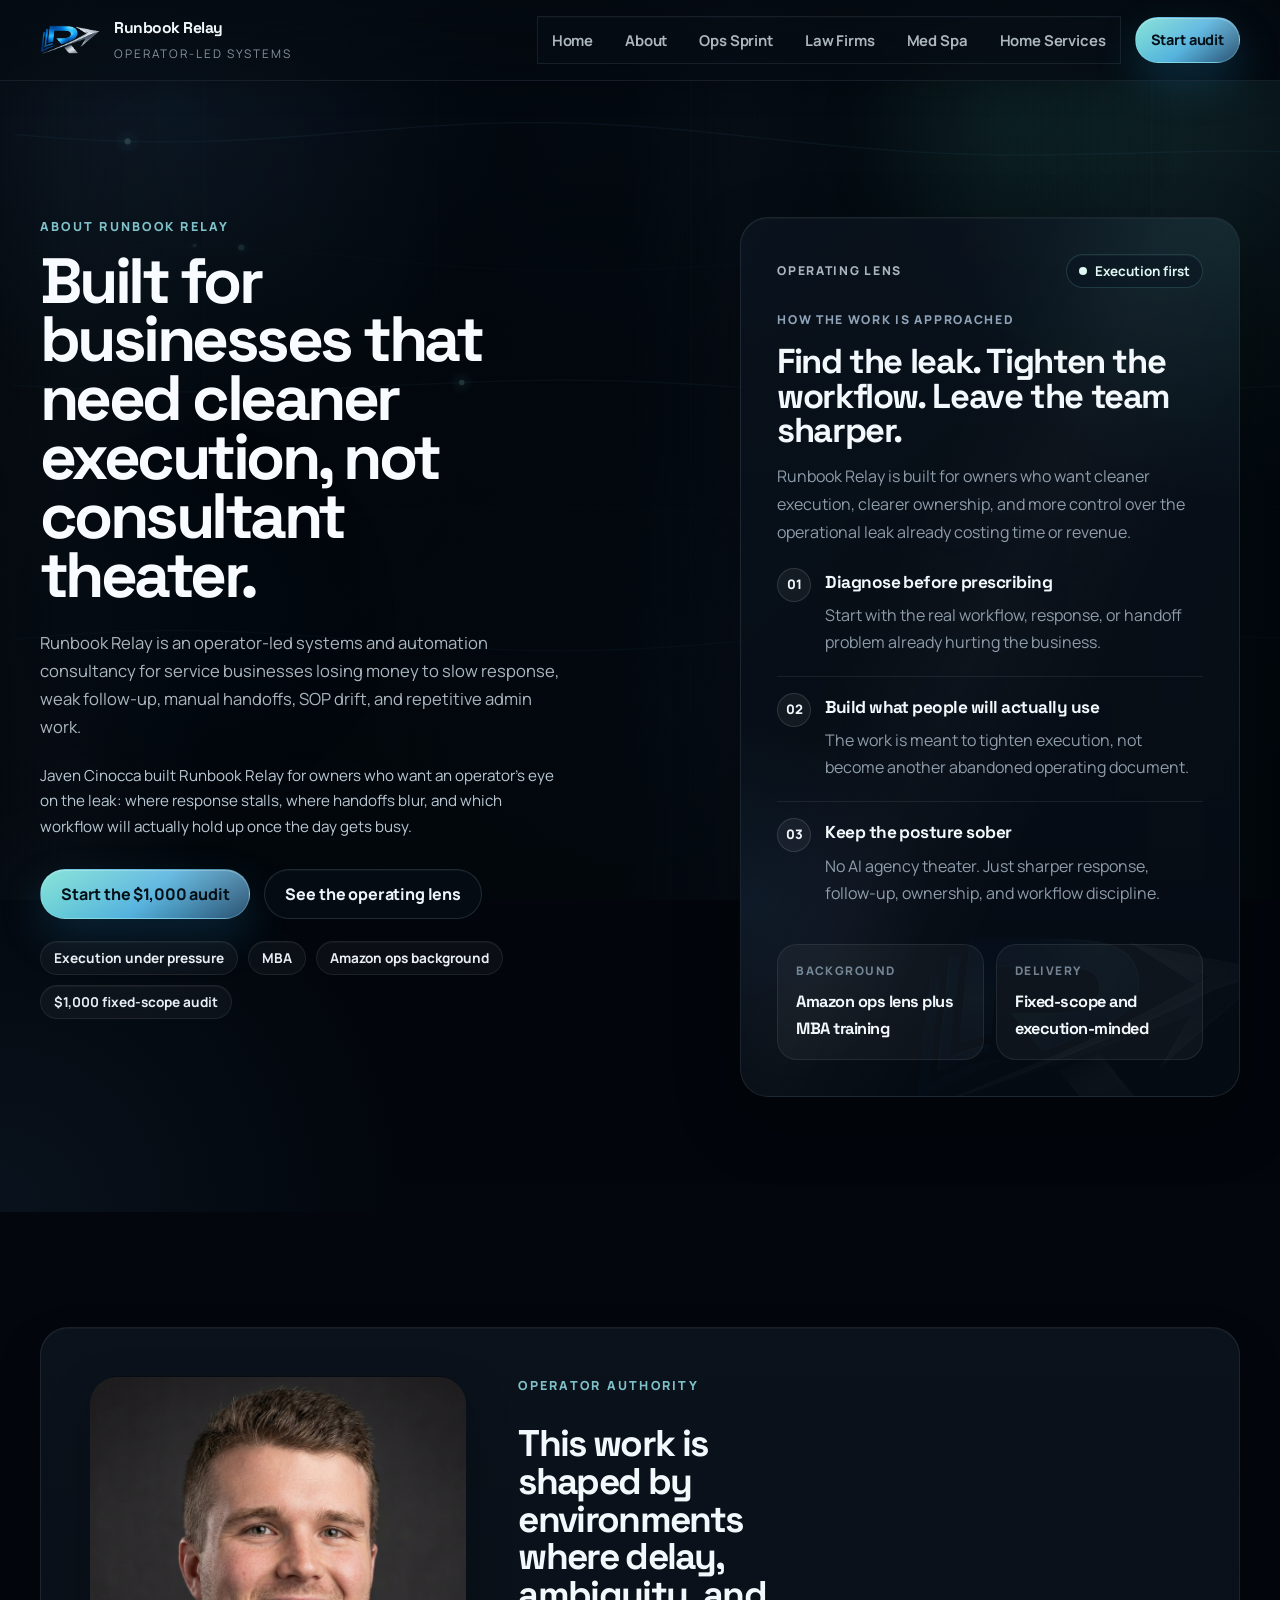
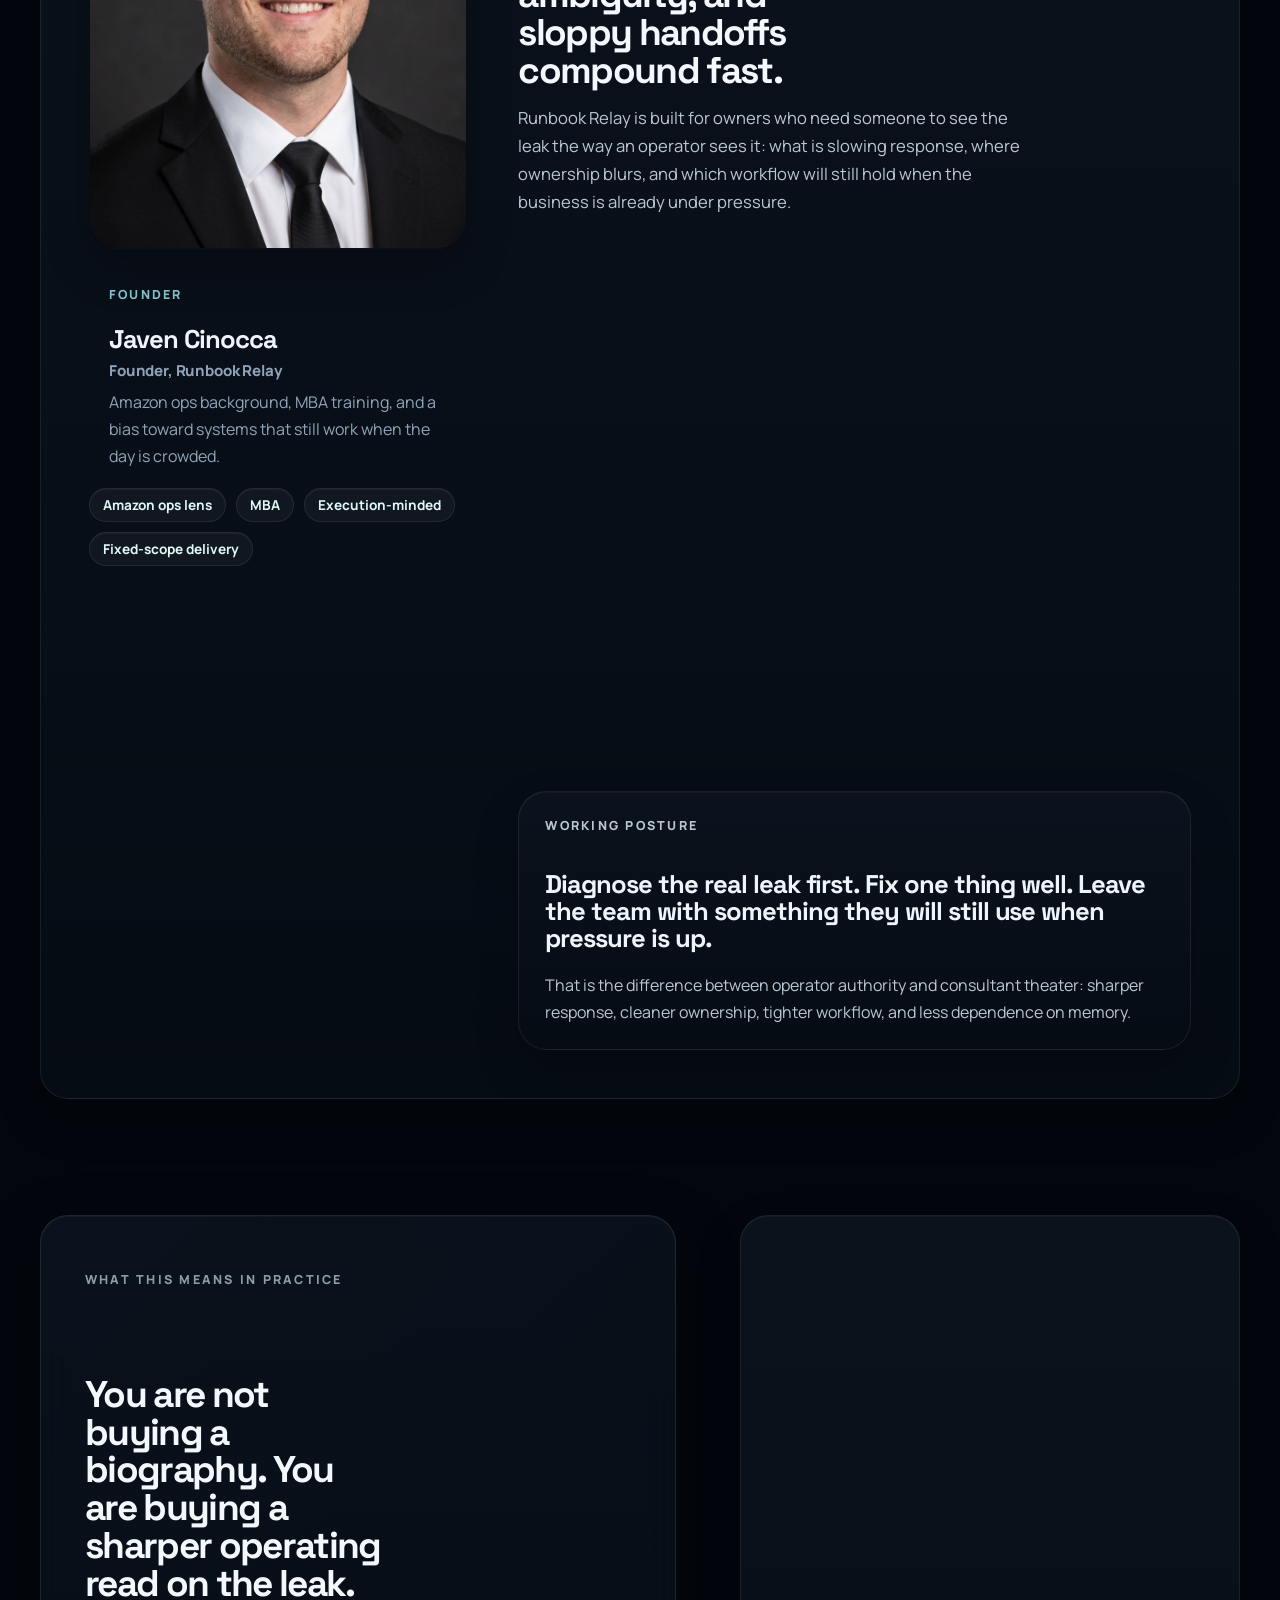
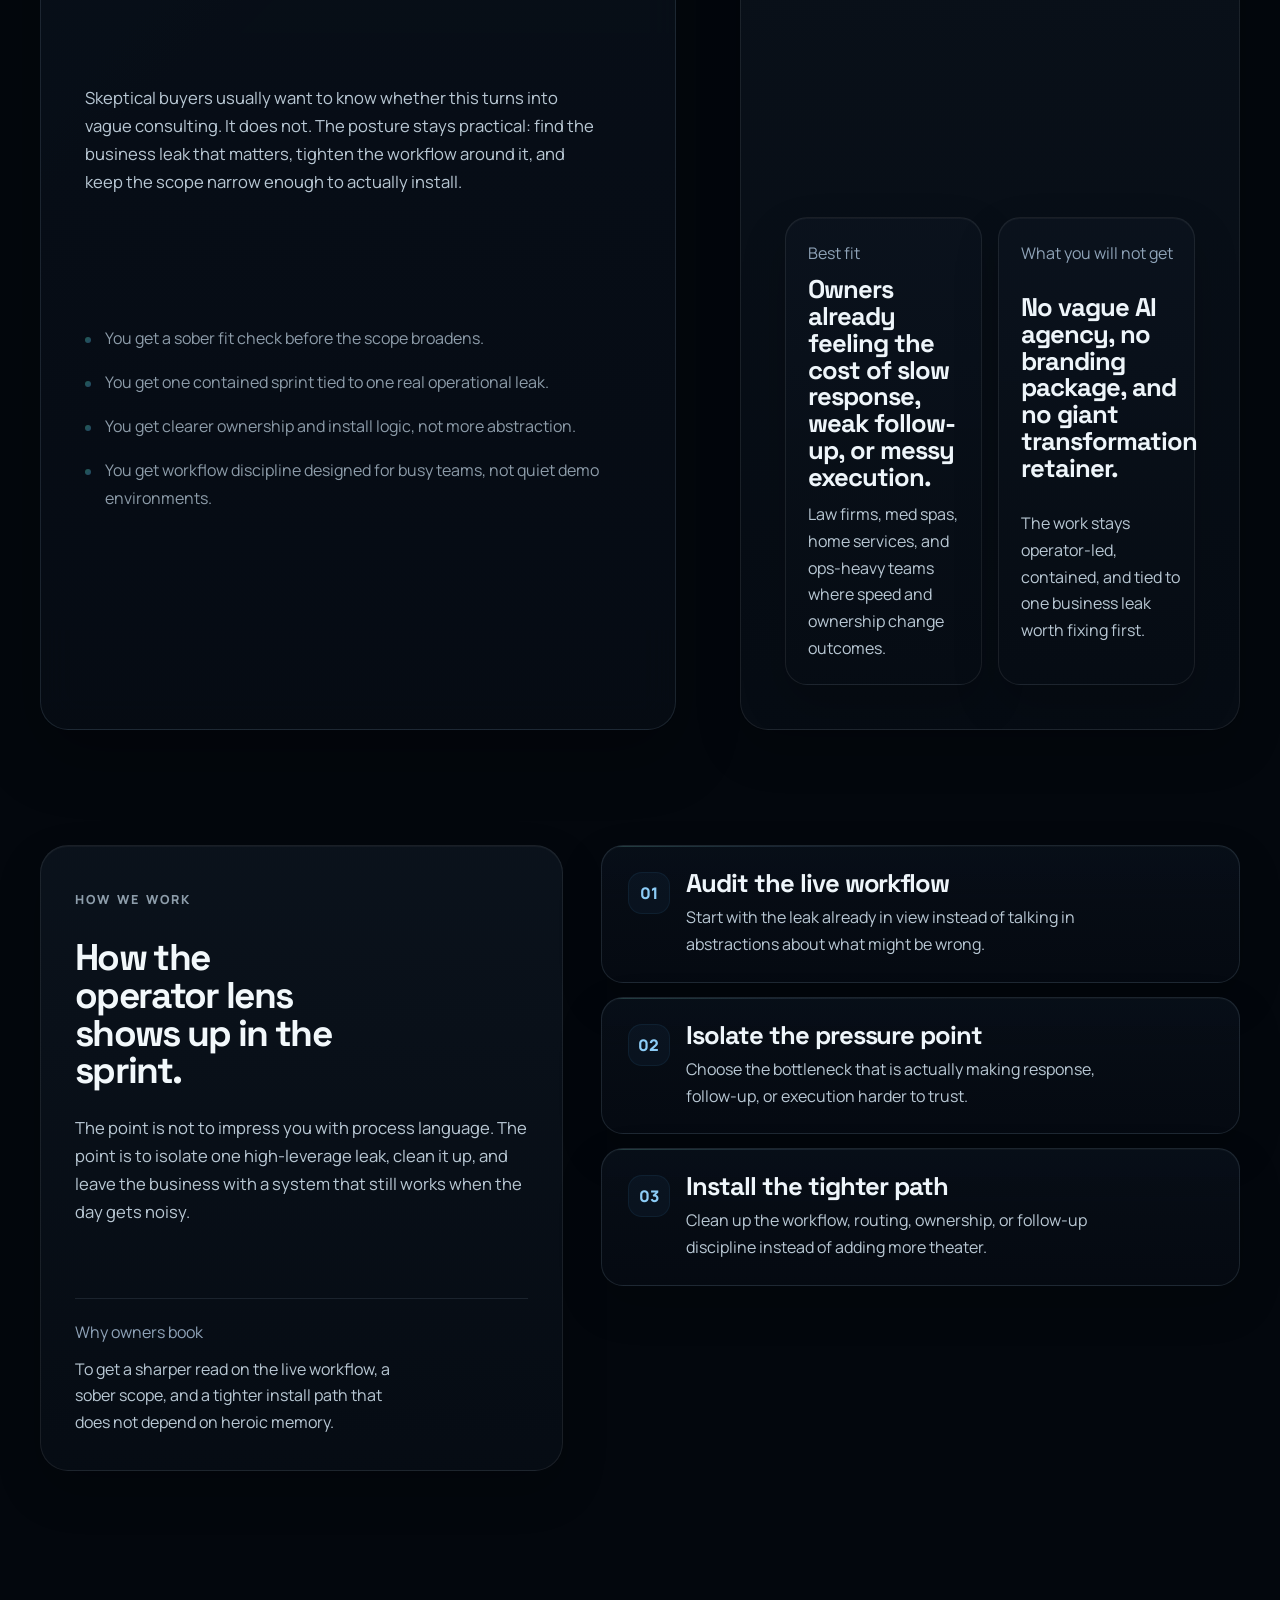
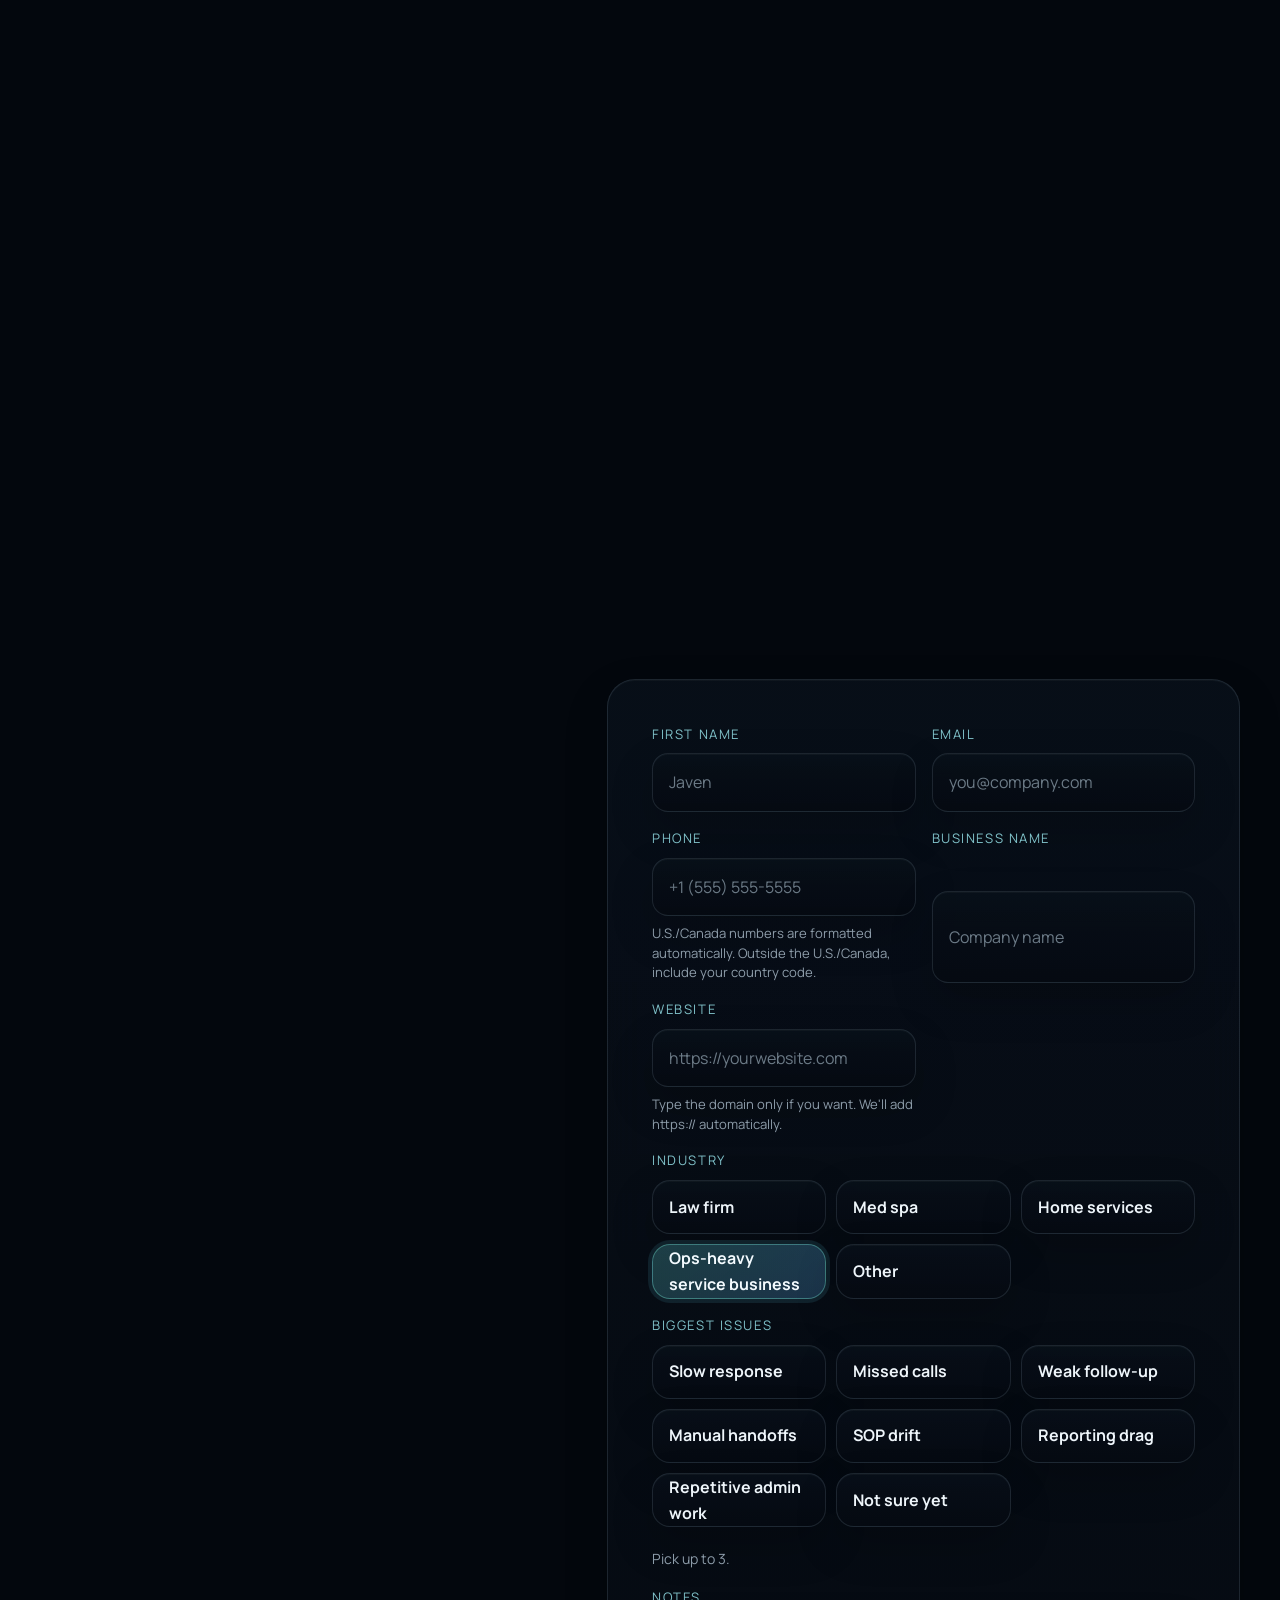
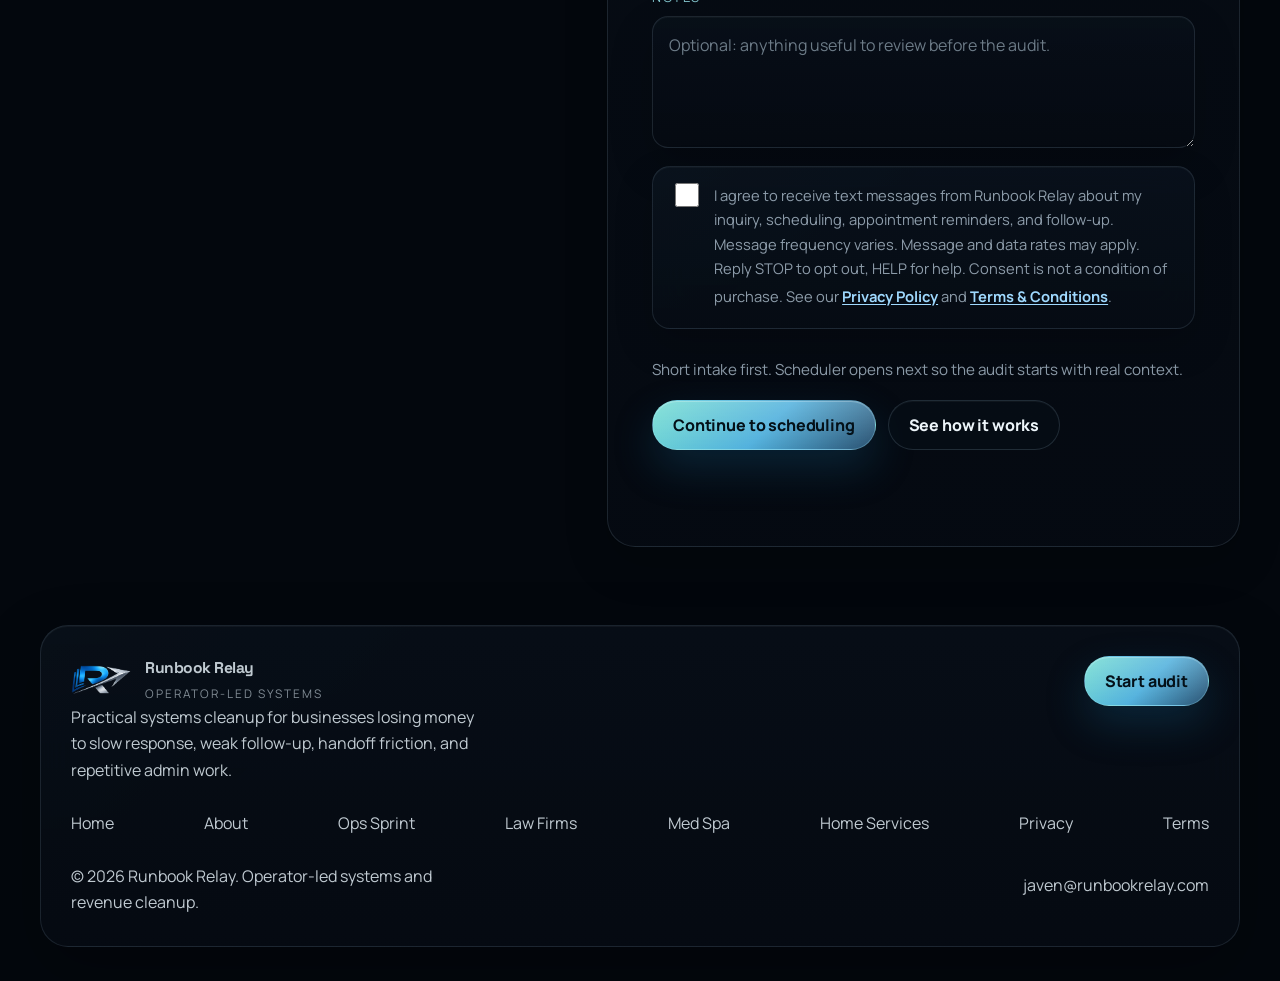
==== about/index.html @ cf3c9f7b "Refine about page authority contrast" ====
<!doctype html>
<html lang="en">
  <head>
    <meta charset="UTF-8" />
    <meta name="viewport" content="width=device-width, initial-scale=1.0" />
    <title>About Runbook Relay | Operator-Led Systems Cleanup</title>
    <meta
      name="description"
      content="Learn how Runbook Relay works: operator-led systems cleanup for service businesses losing money to slow response, weak follow-up, and manual workflow drag."
    />
    <meta name="theme-color" content="#071019" />
    <meta property="og:title" content="About Runbook Relay | Operator-Led Systems Cleanup" />
    <meta
      property="og:description"
      content="Operator-minded, fixed-scope systems work for businesses that need cleaner execution, not generic AI agency language."
    />
    <meta property="og:type" content="website" />
    <meta property="og:url" content="https://runbookrelay.com/about/" />
    <meta name="twitter:card" content="summary_large_image" />
    <meta name="twitter:title" content="About Runbook Relay | Operator-Led Systems Cleanup" />
    <meta
      name="twitter:description"
      content="Runbook Relay helps service businesses tighten response speed, follow-up, and execution with practical operator-led systems work."
    />
    <link rel="icon" type="image/png" sizes="16x16" href="/favicon-16x16.png?v=20260411b" />
    <link rel="icon" type="image/png" sizes="32x32" href="/favicon-32x32.png?v=20260411b" />
    <link rel="shortcut icon" href="/favicon-32x32.png?v=20260411b" />
    <link rel="apple-touch-icon" sizes="180x180" href="/apple-touch-icon.png?v=20260411b" />
    <link rel="preload" href="../assets/fonts/manrope-latin.woff2?v=20260409i" as="font" type="font/woff2" crossorigin />
    <link rel="preload" href="../assets/fonts/space-grotesk-latin.woff2?v=20260409i" as="font" type="font/woff2" crossorigin />
    <link rel="canonical" href="https://runbookrelay.com/about/" />
    <link rel="stylesheet" href="../assets/styles.css?v=20260411q" />
    <script>
      window.RUNBOOK_RELAY_CONFIG = {
        siteUrl: "https://runbookrelay.com",
        businessName: "Runbook Relay",
        calendlyUrl: "https://calendly.com/javencin/20minopsaudit",
        thankYouPath: "/thank-you/",
        leadStorageKey: "rr_audit_lead",
        leadCaptureWebhook: "https://hooks.zapier.com/hooks/catch/27178698/u7gpaa4/",
        analytics: {
          ga4MeasurementId: "G-ZFQPBPZYZ7",
          posthogApiKey: "phc_rrYJ2yyNMwe4WhzRrTYmtsVxXaX8k3vsYy4yq6fLLn9N",
          posthogApiHost: "https://us.i.posthog.com",
          clarityProjectId: "w8wxphs466",
          debug: false
        }
      };
    </script>
    <script src="../assets/analytics.js?v=20260409i" defer></script>
    <script src="../assets/app.js?v=20260411e" defer></script>
  </head>
  <body class="route-about">
    <header class="site-header" data-site-header>
      <div class="shell site-header-inner">
        <a class="brand" href="../" aria-label="Runbook Relay home">
          <span class="brand-mark" aria-hidden="true"></span>
          <span class="brand-copy">
            <strong>Runbook Relay</strong>
            <span>Operator-led systems</span>
          </span>
        </a>
        <div class="nav-shell">
          <button class="nav-toggle" type="button" aria-expanded="false" aria-label="Toggle navigation" data-nav-toggle>
            <span></span>
          </button>
          <nav class="site-nav" aria-label="Primary" data-nav-menu>
            <div class="nav-links">
              <a href="../" data-route="/">Home</a>
              <a href="../about/" data-route="/about">About</a>
              <a href="../ops/" data-route="/ops">Ops Sprint</a>
              <a href="../law-firms/" data-route="/law-firms">Law Firms</a>
              <a href="../med-spa/" data-route="/med-spa">Med Spa</a>
              <a href="../home-services/" data-route="/home-services">Home Services</a>
            </div>
            <div class="header-actions">
              <a class="button button-small button-primary" href="#audit-form" data-track="cta" data-track-label="about_nav_book_audit">Start audit</a>
            </div>
          </nav>
        </div>
      </div>
    </header>

    <main>
      <section class="page-hero">
        <div class="shell page-hero-grid">
          <div class="page-hero-copy" data-reveal>
            <p class="eyebrow">About Runbook Relay</p>
            <h1 class="page-hero-title">Built for businesses that need cleaner execution, not consultant theater.</h1>
            <p class="page-hero-lead">
              Runbook Relay is an operator-led systems and automation consultancy for
              service businesses losing money to slow response, weak follow-up, manual
              handoffs, SOP drift, and repetitive admin work.
            </p>
            <p class="subroute-note">
              Javen Cinocca built Runbook Relay for owners who want an operator's eye on the leak:
              where response stalls, where handoffs blur, and which workflow will actually hold up
              once the day gets busy.
            </p>
            <div class="hero-actions">
              <a class="button button-primary" href="#audit-form" data-track="cta" data-track-label="about_hero_book_audit">Start the $1,000 audit</a>
              <a class="button button-secondary" href="#founder" data-track="jump" data-track-label="about_hero_founder">See the operating lens</a>
            </div>
            <div class="trust-line">
              <span class="trust-chip">Execution under pressure</span>
              <span class="trust-chip">MBA</span>
              <span class="trust-chip">Amazon ops background</span>
              <span class="trust-chip">$1,000 fixed-scope audit</span>
            </div>
          </div>

          <aside class="page-hero-visual" data-reveal>
            <div class="systems-board">
              <div class="systems-top">
                <span class="visual-label">Operating lens</span>
                <span class="systems-status">Execution first</span>
              </div>
              <div class="systems-summary">
                <span class="systems-caption">How the work is approached</span>
                <h2>Find the leak. Tighten the workflow. Leave the team sharper.</h2>
                <p>
                  Runbook Relay is built for owners who want cleaner execution, clearer ownership,
                  and more control over the operational leak already costing time or revenue.
                </p>
              </div>
              <div class="systems-rail">
                <article class="systems-rail-item">
                  <span class="rail-index">01</span>
                  <div>
                    <strong>Diagnose before prescribing</strong>
                    <p>Start with the real workflow, response, or handoff problem already hurting the business.</p>
                  </div>
                </article>
                <article class="systems-rail-item">
                  <span class="rail-index">02</span>
                  <div>
                    <strong>Build what people will actually use</strong>
                    <p>The work is meant to tighten execution, not become another abandoned operating document.</p>
                  </div>
                </article>
                <article class="systems-rail-item">
                  <span class="rail-index">03</span>
                  <div>
                    <strong>Keep the posture sober</strong>
                    <p>No AI agency theater. Just sharper response, follow-up, ownership, and workflow discipline.</p>
                  </div>
                </article>
              </div>
              <div class="systems-footer">
                <article class="systems-kpi">
                  <span>Background</span>
                  <strong>Amazon ops lens plus MBA training</strong>
                </article>
                <article class="systems-kpi">
                  <span>Delivery</span>
                  <strong>Fixed-scope and execution-minded</strong>
                </article>
              </div>
            </div>
          </aside>
        </div>
      </section>

      <section class="section anchor-offset" id="founder">
        <div class="shell">
          <div class="founder-panel about-authority-band" data-reveal>
            <div class="about-authority-grid">
              <aside class="about-founder-media">
                <figure class="founder-visual about-founder-portrait">
                  <img
                    src="../assets/founder-javen-cinocca.jpg"
                    alt="Portrait of Javen Cinocca, founder of Runbook Relay"
                    loading="lazy"
                  />
                </figure>
                <div class="about-founder-identity">
                  <p class="eyebrow">Founder</p>
                  <h2 class="card-title">Javen Cinocca</h2>
                  <p class="about-founder-role">Founder, Runbook Relay</p>
                  <p class="about-founder-note">
                    Amazon ops background, MBA training, and a bias toward systems that still work when the day is crowded.
                  </p>
                </div>
                <div class="about-founder-chip-grid founder-meta">
                  <span class="mini-chip">Amazon ops lens</span>
                  <span class="mini-chip">MBA</span>
                  <span class="mini-chip">Execution-minded</span>
                  <span class="mini-chip">Fixed-scope delivery</span>
                </div>
              </aside>
              <div class="about-founder-story">
                <div class="section-header compact">
                  <p class="eyebrow">Operator authority</p>
                  <h2 class="section-title">This work is shaped by environments where delay, ambiguity, and sloppy handoffs compound fast.</h2>
                  <p class="section-copy">
                    Runbook Relay is built for owners who need someone to see the leak the way an operator sees it:
                    what is slowing response, where ownership blurs, and which workflow will still hold when the
                    business is already under pressure.
                  </p>
                </div>
                <div class="about-founder-pillars">
                  <article class="credibility-card about-pillar">
                    <span class="card-kicker">Pressure-tested bias</span>
                    <h3 class="card-title">Build for the busiest day, not the demo.</h3>
                    <p>Good systems should still hold when calls stack up, handoffs blur, and people are switching contexts fast.</p>
                  </article>
                  <article class="credibility-card about-pillar">
                    <span class="card-kicker">Operator posture</span>
                    <h3 class="card-title">Treat ownership and handoffs like revenue issues.</h3>
                    <p>In service businesses, messy routing, slow follow-up, and weak next-step discipline often cost real money.</p>
                  </article>
                  <article class="credibility-card about-pillar">
                    <span class="card-kicker">Scope discipline</span>
                    <h3 class="card-title">Fix one leak well before talking bigger transformation.</h3>
                    <p>The point is to earn trust with one contained install, not expand the work into consultant fog.</p>
                  </article>
                </div>
                <div class="quote-panel about-founder-quote">
                  <p class="eyebrow">Working posture</p>
                  <h3 class="card-title">Diagnose the real leak first. Fix one thing well. Leave the team with something they will still use when pressure is up.</h3>
                  <p>
                    That is the difference between operator authority and consultant theater:
                    sharper response, cleaner ownership, tighter workflow, and less dependence on memory.
                  </p>
                </div>
              </div>
            </div>
          </div>
        </div>
      </section>

      <section class="section">
        <div class="shell">
          <div class="split-highlight about-framework-band">
            <article class="surface-alt surface-stack about-framework-copy" data-reveal>
              <div class="section-header compact">
                <p class="eyebrow">What this means in practice</p>
                <h2 class="section-title">You are not buying a biography. You are buying a sharper operating read on the leak.</h2>
                <p class="section-copy">
                  Skeptical buyers usually want to know whether this turns into vague consulting.
                  It does not. The posture stays practical: find the business leak that matters, tighten the workflow around it,
                  and keep the scope narrow enough to actually install.
                </p>
              </div>
              <ul class="list">
                <li>You get a sober fit check before the scope broadens.</li>
                <li>You get one contained sprint tied to one real operational leak.</li>
                <li>You get clearer ownership and install logic, not more abstraction.</li>
                <li>You get workflow discipline designed for busy teams, not quiet demo environments.</li>
              </ul>
            </article>

            <article class="surface about-framework-panel" data-reveal>
              <div class="about-proof-stack">
                <article class="about-proof-item">
                  <span class="step-index">01</span>
                  <div>
                    <h3 class="card-title">Response and handoffs are treated like business-critical systems.</h3>
                    <p>Because in service businesses, they usually are. The leak is often operational before it is strategic.</p>
                  </div>
                </article>
                <article class="about-proof-item">
                  <span class="step-index">02</span>
                  <div>
                    <h3 class="card-title">The install is judged by whether the team will actually run it.</h3>
                    <p>Not by how smart it sounds in a deck, and not by how much complexity it can absorb.</p>
                  </div>
                </article>
                <article class="about-proof-item">
                  <span class="step-index">03</span>
                  <div>
                    <h3 class="card-title">The sharpest leak gets fixed first.</h3>
                    <p>That makes the next step easier to trust, easier to approve, and easier to measure.</p>
                  </div>
                </article>
              </div>
              <div class="about-fit-strip">
                <article class="about-fit-card">
                  <span class="card-kicker">Best fit</span>
                  <h3 class="card-title">Owners already feeling the cost of slow response, weak follow-up, or messy execution.</h3>
                  <p>Law firms, med spas, home services, and ops-heavy teams where speed and ownership change outcomes.</p>
                </article>
                <article class="about-fit-card">
                  <span class="card-kicker">What you will not get</span>
                  <h3 class="card-title">No vague AI agency, no branding package, and no giant transformation retainer.</h3>
                  <p>The work stays operator-led, contained, and tied to one business leak worth fixing first.</p>
                </article>
              </div>
            </article>
          </div>
        </div>
      </section>

      <section class="section anchor-offset" id="how-we-work">
        <div class="shell">
          <div class="about-process-band" data-reveal>
            <article class="surface-alt surface-stack about-process-intro">
              <div class="section-header compact">
                <p class="eyebrow">How we work</p>
                <h2 class="section-title">How the operator lens shows up in the sprint.</h2>
                <p class="section-copy">
                  The point is not to impress you with process language. The point is to
                  isolate one high-leverage leak, clean it up, and leave the business with
                  a system that still works when the day gets noisy.
                </p>
              </div>
              <div class="about-process-note">
                <span class="card-kicker">Why owners book</span>
                <p>
                  To get a sharper read on the live workflow, a sober scope, and a tighter
                  install path that does not depend on heroic memory.
                </p>
              </div>
            </article>
            <div class="about-process-flow">
              <article class="process-card about-process-card">
                <span class="step-index">01</span>
                <div>
                  <h3 class="card-title">Audit the live workflow</h3>
                  <p>Start with the leak already in view instead of talking in abstractions about what might be wrong.</p>
                </div>
              </article>
              <article class="process-card about-process-card">
                <span class="step-index">02</span>
                <div>
                  <h3 class="card-title">Isolate the pressure point</h3>
                  <p>Choose the bottleneck that is actually making response, follow-up, or execution harder to trust.</p>
                </div>
              </article>
              <article class="process-card about-process-card">
                <span class="step-index">03</span>
                <div>
                  <h3 class="card-title">Install the tighter path</h3>
                  <p>Clean up the workflow, routing, ownership, or follow-up discipline instead of adding more theater.</p>
                </div>
              </article>
              <article class="process-card about-process-card">
                <span class="step-index">04</span>
                <div>
                  <h3 class="card-title">Leave the team sharper</h3>
                  <p>Document what matters, clarify the next step, and leave something the team can actually keep running.</p>
                </div>
              </article>
            </div>
          </div>
        </div>
      </section>

      <section class="section">
        <div class="shell">
          <div class="decision-band anchor-offset" data-reveal id="decision-point">
            <div class="decision-grid">
              <div class="decision-copy">
              <p class="eyebrow">How to start</p>
              <h2 class="section-title">If you want a sober operator-led read on the leak, start with the short intake.</h2>
              <p class="section-copy">
                The audit is the cleanest way to see whether the leak is real, whether the scope is narrow enough to fix well,
                and whether the operator fit is strong before anything bigger gets discussed.
              </p>
            </div>
            <div class="decision-points">
                <article class="decision-point">
                  <span>Format</span>
                  <strong>Short intake, then live scheduling</strong>
                  <p>The process stays practical and grounded in one real business bottleneck first.</p>
                </article>
                <article class="decision-point">
                  <span>Bias</span>
                  <strong>Honest fit check over hard sell</strong>
                  <p>If the problem is not clear enough or the path to value is weak, you hear that early.</p>
                </article>
              </div>
              <div class="decision-actions">
                <a class="button button-primary" href="#audit-form" data-track="cta" data-track-label="about_decision_band_book">Start the short intake</a>
                <p class="micro-copy">This is the fastest way to see whether the leak is worth fixing with a contained sprint.</p>
              </div>
            </div>
          </div>
        </div>
      </section>

      <section class="section anchor-offset" id="audit-form">
        <div class="shell audit-grid">
          <article class="surface-alt surface-stack form-panel" data-reveal>
            <div class="section-header compact">
              <p class="eyebrow">Start audit</p>
              <h2 class="section-title">Start with the intake, then pick a time.</h2>
              <p class="section-copy">
                This keeps the audit focused from the start. Share the basics first,
                then the thank-you page opens the scheduler on the next step.
              </p>
            </div>
            <ul class="list">
              <li>Short intake before scheduling</li>
              <li>One clear issue to look at first</li>
              <li>Better prep before the call</li>
              <li>Scheduler opens on the next screen</li>
            </ul>
            <p class="form-note">Best for buyers who want a sober fit check before turning a leak into a build.</p>
          </article>

          <article class="surface form-panel" data-reveal>
            <form class="audit-form" data-audit-form data-default-industry="ops_heavy_services" data-page-label="/about" novalidate>
              <div class="form-grid">
                <label class="field">
                  <span class="field-label">First name</span>
                  <input type="text" name="first_name" placeholder="Javen" required />
                </label>
                <label class="field">
                  <span class="field-label">Email</span>
                  <input type="email" name="email" placeholder="you@company.com" required />
                </label>
                <label class="field">
                  <span class="field-label">Phone</span>
                  <input type="tel" name="phone" placeholder="+1 (555) 555-5555" inputmode="tel" autocomplete="tel" required />
                  <span class="field-help">U.S./Canada numbers are formatted automatically. Outside the U.S./Canada, include your country code.</span>
                </label>
                <label class="field">
                  <span class="field-label">Business name</span>
                  <input type="text" name="business_name" placeholder="Company name" required />
                </label>
                <label class="field">
                  <span class="field-label">Website</span>
                  <input
                    type="text"
                    name="website"
                    inputmode="url"
                    autocomplete="url"
                    autocapitalize="none"
                    spellcheck="false"
                    placeholder="https://yourwebsite.com"
                    required
                  />
                  <span class="field-help">Type the domain only if you want. We'll add https:// automatically.</span>
                </label>
                <div class="field field-full choice-field">
                  <span class="field-label">Industry</span>
                  <div class="choice-group" data-choice-group data-choice-name="industry">
                    <input type="hidden" name="industry" required data-choice-input />
                    <div class="choice-options">
                      <button class="choice-button" type="button" data-choice-value="law_firm">Law firm</button>
                      <button class="choice-button" type="button" data-choice-value="med_spa">Med spa</button>
                      <button class="choice-button" type="button" data-choice-value="home_services">Home services</button>
                      <button class="choice-button" type="button" data-choice-value="ops_heavy_services">Ops-heavy service business</button>
                      <button class="choice-button" type="button" data-choice-value="other">Other</button>
                    </div>
                  </div>
                </div>
                <div class="field field-full choice-field">
                  <span class="field-label">Biggest issues</span>
                  <div class="choice-group" data-choice-group data-choice-name="biggest_issue" data-choice-max="3">
                    <input type="hidden" name="biggest_issue" required data-choice-input />
                    <div class="choice-options">
                      <button class="choice-button" type="button" data-choice-value="slow_response">Slow response</button>
                      <button class="choice-button" type="button" data-choice-value="missed_calls">Missed calls</button>
                      <button class="choice-button" type="button" data-choice-value="weak_follow_up">Weak follow-up</button>
                      <button class="choice-button" type="button" data-choice-value="manual_handoffs">Manual handoffs</button>
                      <button class="choice-button" type="button" data-choice-value="sop_drift">SOP drift</button>
                      <button class="choice-button" type="button" data-choice-value="reporting_drag">Reporting drag</button>
                      <button class="choice-button" type="button" data-choice-value="repetitive_admin">Repetitive admin work</button>
                      <button class="choice-button" type="button" data-choice-value="not_sure">Not sure yet</button>
                    </div>
                    <p class="choice-note" data-choice-status>Pick up to 3.</p>
                  </div>
                </div>
                <label class="field field-full">
                  <span class="field-label">Notes</span>
                  <textarea name="notes" placeholder="Optional: anything useful to review before the audit."></textarea>
                </label>
              </div>

              <input type="hidden" name="source_page" />
              <input type="hidden" name="source_path" />
              <input type="hidden" name="source_url" />
              <input type="hidden" name="utm_source" />
              <input type="hidden" name="utm_medium" />
              <input type="hidden" name="utm_campaign" />
              <input type="hidden" name="submitted_at" />

              <label class="sms-consent">
                <input type="checkbox" name="sms_consent" value="agreed" required />
                <span>
                  I agree to receive text messages from Runbook Relay about my inquiry, scheduling, appointment reminders, and follow-up. Message frequency varies. Message and data rates may apply. Reply STOP to opt out, HELP for help. Consent is not a condition of purchase. See our
                  <a href="../privacy/" target="_blank" rel="noopener noreferrer">Privacy Policy</a>
                  and
                  <a href="../terms/" target="_blank" rel="noopener noreferrer">Terms &amp; Conditions</a>.
                </span>
              </label>
              <p class="field-note">Short intake first. Scheduler opens next so the audit starts with real context.</p>
              <div class="form-actions">
                <button class="button button-primary" type="submit">Continue to scheduling</button>
                <a class="button button-secondary" href="#how-we-work">See how it works</a>
              </div>
              <p class="form-status" data-form-status aria-live="polite"></p>
            </form>
          </article>
        </div>
      </section>
    </main>

    <footer class="footer">
      <div class="shell footer-shell">
        <div class="footer-top">
          <div>
            <a class="brand" href="../" aria-label="Runbook Relay home">
              <span class="brand-mark" aria-hidden="true"></span>
              <span class="brand-copy">
                <strong>Runbook Relay</strong>
                <span>Operator-led systems</span>
              </span>
            </a>
            <p class="footer-copy">
              Practical systems cleanup for businesses losing money to slow response,
              weak follow-up, handoff friction, and repetitive admin work.
            </p>
          </div>
          <a class="button button-primary" href="#audit-form">Start audit</a>
        </div>
        <div class="footer-links">
          <a href="../">Home</a>
          <a href="../about/">About</a>
          <a href="../ops/">Ops Sprint</a>
          <a href="../law-firms/">Law Firms</a>
          <a href="../med-spa/">Med Spa</a>
          <a href="../home-services/">Home Services</a>
          <a href="../privacy/">Privacy</a>
          <a href="../terms/">Terms</a>
        </div>
        <div class="footer-bottom">
          <span class="footer-copy">&copy; <span id="footer-year"></span> Runbook Relay. Operator-led systems and revenue cleanup.</span>
          <a href="mailto:javen@runbookrelay.com">javen@runbookrelay.com</a>
        </div>
      </div>
    </footer>
  </body>
</html>
---- assets/styles.css ----
@font-face {
  font-family: "Manrope";
  src: url("./fonts/manrope-latin.woff2?v=20260409i") format("woff2");
  font-style: normal;
  font-weight: 400 800;
  font-display: swap;
}

@font-face {
  font-family: "Space Grotesk";
  src: url("./fonts/space-grotesk-latin.woff2?v=20260409i") format("woff2");
  font-style: normal;
  font-weight: 500 700;
  font-display: swap;
}

:root {
  --bg: #f7f3ec;
  --surface: rgba(255, 255, 255, 0.96);
  --surface-alt: rgba(248, 243, 236, 0.94);
  --surface-soft: rgba(246, 240, 231, 0.72);
  --surface-wash: rgba(44, 122, 106, 0.05);
  --text-primary: #132433;
  --text-muted: #5f6f7c;
  --text-soft: #314253;
  --accent-primary: #2c7a6a;
  --accent-secondary: #2f5d86;
  --accent-positive: #5e9b6b;
  --ink-deep: #08131c;
  --ink-deeper: #0b1822;
  --ink-soft: #d8e2eb;
  --ink-muted: rgba(222, 232, 240, 0.74);
  --ink-line: rgba(255, 255, 255, 0.1);
  --line: rgba(19, 36, 51, 0.08);
  --line-strong: rgba(19, 36, 51, 0.14);
  --shadow: 0 18px 48px rgba(13, 25, 38, 0.08);
  --shadow-soft: 0 10px 26px rgba(13, 25, 38, 0.05);
  --hero-bg: #f7f2e9;
  --hero-surface: rgba(255, 255, 255, 0.97);
  --hero-surface-alt: rgba(248, 243, 236, 0.9);
  --hero-text: #152533;
  --hero-muted: #61707c;
  --hero-soft: #304253;
  --radius-lg: 28px;
  --radius-md: 22px;
  --radius-sm: 16px;
  --max-width: 1180px;
  --section-space: clamp(84px, 9vw, 136px);
  --headline-font: "Space Grotesk", "Manrope", "Segoe UI", sans-serif;
  --body-font: "Manrope", "Segoe UI", Arial, sans-serif;
}

* {
  box-sizing: border-box;
}

html {
  scroll-behavior: smooth;
}

body {
  margin: 0;
  color: var(--text-primary);
  font-family: var(--body-font);
  line-height: 1.65;
  background:
    radial-gradient(circle at 12% -2%, rgba(47, 93, 134, 0.06), transparent 24%),
    radial-gradient(circle at 88% 0%, rgba(44, 122, 106, 0.05), transparent 20%),
    radial-gradient(circle at 50% 42%, rgba(255, 255, 255, 0.55), transparent 34%),
    linear-gradient(180deg, #faf7f1 0%, #f4efe7 52%, #f7f3ec 100%);
}

body::before {
  content: "";
  position: fixed;
  inset: 0;
  pointer-events: none;
  background:
    linear-gradient(90deg, transparent, rgba(255, 255, 255, 0.08) 50%, transparent),
    repeating-linear-gradient(
      90deg,
      rgba(19, 36, 51, 0.012) 0,
      rgba(19, 36, 51, 0.012) 1px,
      transparent 1px,
      transparent 120px
    );
  opacity: 0.32;
}

body::after {
  content: "";
  position: fixed;
  inset: 0;
  pointer-events: none;
  background:
    radial-gradient(circle at 78% 14%, rgba(44, 122, 106, 0.045), transparent 16%),
    radial-gradient(circle at 16% 68%, rgba(47, 93, 134, 0.04), transparent 18%);
  opacity: 0.8;
}

a {
  color: inherit;
  text-decoration: none;
  transition: color 140ms ease, opacity 140ms ease, border-color 140ms ease;
}

a[href] {
  cursor: pointer;
}

button,
input,
textarea {
  font: inherit;
}

img {
  max-width: 100%;
  display: block;
}

p {
  margin: 0;
}

main p a:not(.button),
main li a:not(.button),
.inline-note a:not(.button),
.scheduler-note a:not(.button),
.footer-copy a:not(.button) {
  color: var(--accent-secondary);
  display: inline-flex;
  align-items: center;
  min-height: 32px;
  padding: 2px 0;
  text-decoration-line: underline;
  text-decoration-color: rgba(47, 93, 134, 0.26);
  text-underline-offset: 0.22em;
  text-decoration-thickness: 1px;
}

main p a:not(.button):hover,
main li a:not(.button):hover,
.inline-note a:not(.button):hover,
.scheduler-note a:not(.button):hover,
.footer-copy a:not(.button):hover {
  color: var(--text-primary);
  text-decoration-color: rgba(19, 36, 51, 0.28);
}

main a[href^="mailto:"]:not(.button) {
  display: inline-flex;
  align-items: center;
  min-height: 32px;
  padding: 2px 0;
}

.shell {
  width: min(calc(100% - 56px), var(--max-width));
  margin: 0 auto;
}

.site-header {
  position: sticky;
  top: 0;
  z-index: 30;
  backdrop-filter: blur(20px);
  background: linear-gradient(180deg, rgba(7, 17, 26, 0.72), rgba(7, 17, 26, 0.44));
  border-bottom: 1px solid rgba(255, 255, 255, 0.06);
  box-shadow: none;
  transition: background 180ms ease, border-color 180ms ease, box-shadow 180ms ease;
}

.site-header.is-scrolled,
.site-header.nav-open {
  background: rgba(248, 244, 236, 0.84);
  border-bottom: 1px solid rgba(19, 36, 51, 0.07);
  box-shadow: 0 10px 28px rgba(13, 25, 38, 0.06);
}

.site-header-inner {
  position: relative;
  z-index: 2;
  display: flex;
  align-items: center;
  justify-content: space-between;
  gap: 20px;
  min-height: 80px;
}

.brand {
  display: inline-flex;
  align-items: center;
  gap: 14px;
  min-width: 0;
}

.brand-mark {
  display: block;
  width: 60px;
  height: 32px;
  flex: 0 0 auto;
  background: url("./runbook-relay-brand-mark.png?v=20260411a") center / contain no-repeat;
}

.site-header.is-scrolled .brand-mark,
.site-header.nav-open .brand-mark {
  background: url("./runbook-relay-brand-mark.png?v=20260411a") center / contain no-repeat;
}

.brand-mark::before,
.brand-mark::after {
  content: none;
}

.brand-copy {
  display: grid;
  gap: 2px;
}

.brand-copy strong {
  font-family: var(--headline-font);
  font-size: 0.98rem;
  letter-spacing: -0.03em;
  color: #f6fbff;
}

.brand-copy span {
  color: rgba(228, 237, 244, 0.72);
  font-size: 0.74rem;
  letter-spacing: 0.16em;
  text-transform: uppercase;
}

.site-header.is-scrolled .brand-copy strong,
.site-header.nav-open .brand-copy strong {
  color: var(--text-primary);
}

.site-header.is-scrolled .brand-copy span,
.site-header.nav-open .brand-copy span {
  color: var(--text-muted);
}

.nav-shell {
  position: relative;
  display: flex;
  align-items: center;
  gap: 14px;
  min-width: 0;
}

.nav-toggle {
  display: none;
  align-items: center;
  justify-content: center;
  width: 46px;
  height: 46px;
  padding: 0;
  border-radius: 14px;
  border: 1px solid var(--line-strong);
  background: rgba(255, 255, 255, 0.72);
  color: var(--text-primary);
  cursor: pointer;
}

.site-header.is-scrolled .nav-toggle,
.site-header.nav-open .nav-toggle {
  border: 1px solid var(--line-strong);
  background: rgba(255, 255, 255, 0.72);
  color: var(--text-primary);
}

.nav-toggle span {
  position: relative;
  width: 18px;
  height: 2px;
  background: currentColor;
  border-radius: 999px;
}

.nav-toggle span::before,
.nav-toggle span::after {
  content: "";
  position: absolute;
  left: 0;
  width: 18px;
  height: 2px;
  background: currentColor;
  border-radius: 999px;
}

.nav-toggle span::before {
  top: -6px;
}

.nav-toggle span::after {
  top: 6px;
}

.site-nav {
  display: flex;
  align-items: center;
  gap: 14px;
}

.nav-links {
  display: flex;
  align-items: center;
  gap: 4px;
  padding: 0;
  border: none;
  background: transparent;
}

.nav-links a {
  display: inline-flex;
  align-items: center;
  justify-content: center;
  cursor: pointer;
  min-height: 46px;
  padding: 10px 14px;
  color: rgba(237, 243, 247, 0.78);
  font-size: 0.93rem;
  font-weight: 680;
  border-radius: 999px;
  letter-spacing: -0.01em;
  transition: background 140ms ease, color 140ms ease, opacity 140ms ease;
}

.nav-links a:hover,
.nav-links a.is-current {
  color: #ffffff;
  background: rgba(255, 255, 255, 0.08);
}

.site-header.is-scrolled .nav-links,
.site-header.nav-open .nav-links {
  border: 1px solid rgba(19, 36, 51, 0.06);
  background: rgba(255, 255, 255, 0.54);
}

.site-header.is-scrolled .nav-links a,
.site-header.nav-open .nav-links a {
  color: var(--text-muted);
}

.site-header.is-scrolled .nav-links a:hover,
.site-header.is-scrolled .nav-links a.is-current,
.site-header.nav-open .nav-links a:hover,
.site-header.nav-open .nav-links a.is-current {
  color: var(--text-primary);
  background: rgba(47, 93, 134, 0.07);
}

.header-actions {
  display: flex;
  align-items: center;
  gap: 10px;
}

.button {
  display: inline-flex;
  align-items: center;
  justify-content: center;
  cursor: pointer;
  min-height: 50px;
  padding: 0 20px;
  border-radius: 999px;
  border: 1px solid rgba(19, 36, 51, 0.1);
  font-weight: 760;
  letter-spacing: -0.01em;
  transition:
    transform 140ms ease,
    background 140ms ease,
    border-color 140ms ease,
    color 140ms ease,
    box-shadow 140ms ease;
  box-shadow: 0 8px 18px rgba(13, 25, 38, 0.04);
}

.button:disabled {
  cursor: not-allowed;
}

.button:hover,
.button:focus-visible {
  transform: translateY(-1px);
  box-shadow: 0 12px 24px rgba(13, 25, 38, 0.08);
}

.button:focus-visible,
.nav-links a:focus-visible,
.nav-toggle:focus-visible,
.hero-secondary-link:focus-visible,
.route-link:focus-visible,
.route-inline-link:focus-visible,
.home-inline-link:focus-visible,
.proof-source:focus-visible,
.footer-links a:focus-visible,
.footer-bottom a:focus-visible,
.footer-copy a:focus-visible,
.scheduler-note a:focus-visible,
.faq-list summary:focus-visible,
.choice-button:focus-visible,
.sms-consent input:focus-visible,
.sms-consent a:focus-visible,
.field input:focus-visible,
.field textarea:focus-visible {
  outline: 2px solid rgba(44, 122, 106, 0.42);
  outline-offset: 3px;
}

.button-primary {
  color: #f4f7fb;
  border-color: rgba(21, 83, 76, 0.56);
  background:
    linear-gradient(180deg, rgba(255, 255, 255, 0.06), transparent),
    linear-gradient(135deg, #1c756c 0%, #14344a 68%, #102736 100%);
  box-shadow: 0 14px 28px rgba(10, 23, 33, 0.14);
}

.button-secondary {
  color: var(--text-primary);
  background: rgba(255, 255, 255, 0.84);
  border-color: rgba(19, 36, 51, 0.12);
  box-shadow: none;
}

.hero .button-secondary,
.page-hero .button-secondary {
  color: #f4f8fb;
  background: rgba(255, 255, 255, 0.04);
  border-color: rgba(255, 255, 255, 0.14);
  box-shadow: none;
}

.button-ghost {
  color: var(--text-primary);
  background: transparent;
  border-color: rgba(21, 37, 51, 0.14);
  box-shadow: none;
}

.button-small {
  min-height: 46px;
  padding: 0 15px;
  font-size: 0.9rem;
}

.hero,
.page-hero {
  position: relative;
  padding: clamp(84px, 11vw, 136px) 0 clamp(92px, 9vw, 122px);
  background:
    radial-gradient(circle at 14% 16%, rgba(51, 113, 176, 0.18), transparent 24%),
    radial-gradient(circle at 88% 8%, rgba(33, 148, 123, 0.14), transparent 22%),
    radial-gradient(circle at 76% 82%, rgba(47, 93, 134, 0.1), transparent 24%),
    linear-gradient(180deg, #08131d 0%, #0a1622 46%, #0d1c28 100%);
  border-bottom: none;
  overflow: clip;
}

.hero-grid,
.page-hero-grid,
.split-highlight {
  display: grid;
  grid-template-columns: minmax(0, 1.12fr) minmax(360px, 0.88fr);
  gap: clamp(36px, 5vw, 72px);
}

.hero-copy,
.page-hero-copy {
  position: relative;
  z-index: 1;
}

.hero-fit {
  margin-top: 16px;
  max-width: 56ch;
  color: rgba(224, 232, 239, 0.82);
  font-size: 0.95rem;
  line-height: 1.72;
}

.hero-home-note {
  max-width: 56ch;
  color: rgba(234, 240, 245, 0.88);
  font-size: 0.97rem;
}

.hero-home-note a {
  color: #f4fbff;
  text-decoration-color: rgba(120, 198, 185, 0.4);
}

.hero-home-note a:hover {
  color: #ffffff;
  text-decoration-color: rgba(120, 198, 185, 0.68);
}

.home-hero-meta {
  display: flex;
  flex-wrap: wrap;
  gap: 10px 18px;
  align-items: center;
  margin-top: 20px;
  padding-top: 18px;
  border-top: 1px solid rgba(255, 255, 255, 0.12);
  color: rgba(227, 236, 243, 0.8);
  font-size: 0.9rem;
}

.home-hero-meta a,
.home-hero-meta span {
  position: relative;
}

.home-hero-meta a:not(:last-child)::after,
.home-hero-meta span:not(:last-child)::after {
  content: "";
  position: absolute;
  right: -10px;
  top: 50%;
  width: 1px;
  height: 14px;
  background: rgba(255, 255, 255, 0.14);
  transform: translateY(-50%);
}

.home-hero-meta a {
  color: #eef5fa;
}

.home-hero-meta a:hover {
  color: #ffffff;
}

.eyebrow {
  margin: 0 0 14px;
  color: #78c6b9;
  font-size: 0.78rem;
  font-weight: 800;
  letter-spacing: 0.18em;
  text-transform: uppercase;
}

h1,
h2,
h3,
h4 {
  margin: 0;
  font-family: var(--headline-font);
  line-height: 1;
  letter-spacing: -0.04em;
}

.hero-title,
.page-hero-title {
  font-size: clamp(3.2rem, 5.8vw, 5.95rem);
  line-height: 0.92;
  max-width: 9.5ch;
  letter-spacing: -0.055em;
}

.page-hero-title {
  max-width: 10.8ch;
  font-size: clamp(2.85rem, 5vw, 5.1rem);
}

.section-title {
  font-size: clamp(1.95rem, 2.9vw, 3rem);
  line-height: 1.02;
  max-width: 14ch;
  letter-spacing: -0.045em;
}

.card-title {
  font-size: clamp(1.3rem, 2vw, 1.75rem);
  line-height: 1.05;
}

.hero-lead,
.page-hero-lead,
.section-copy,
.lede {
  color: var(--text-soft);
  font-size: 1.04rem;
  line-height: 1.84;
}

.hero-lead,
.page-hero-lead {
  max-width: 58ch;
  margin-top: 22px;
}

.hero-actions,
.cta-actions {
  display: flex;
  flex-wrap: wrap;
  gap: 14px;
  margin-top: 30px;
}

.hero-actions-home {
  align-items: center;
  gap: 16px;
}

.hero-actions-home .button {
  min-width: 228px;
}

.hero-secondary-link {
  display: inline-flex;
  align-items: center;
  min-height: 46px;
  padding: 8px 0;
  gap: 8px;
  color: rgba(232, 239, 245, 0.88);
  font-weight: 700;
  letter-spacing: -0.01em;
}

.hero-secondary-link::after {
  content: "→";
  color: rgba(120, 198, 185, 0.9);
}

.hero-secondary-link:hover {
  color: #ffffff;
}

.hero-note,
.micro-copy {
  margin-top: 18px;
  color: var(--text-muted);
  max-width: 60ch;
  font-size: 0.96rem;
}

.hero,
.page-hero,
.hero h1,
.page-hero h1,
.hero h2,
.page-hero h2,
.hero h3,
.page-hero h3,
.hero strong,
.page-hero strong {
  color: #f8fbff;
}

.hero .hero-lead,
.page-hero .page-hero-lead,
.hero .section-copy,
.page-hero .section-copy,
.hero .lede,
.page-hero .lede,
.hero .hero-note,
.page-hero .hero-note,
.hero .micro-copy,
.page-hero .micro-copy,
.hero .visual-label,
.page-hero .visual-label {
  color: var(--ink-muted);
}

.trust-line,
.stat-strip {
  display: flex;
  flex-wrap: wrap;
  gap: 10px;
  margin-top: 22px;
}

.trust-chip,
.mini-chip,
.pill {
  display: inline-flex;
  align-items: center;
  min-height: 34px;
  padding: 0 13px;
  border-radius: 999px;
  border: 1px solid rgba(19, 36, 51, 0.08);
  background: rgba(255, 255, 255, 0.72);
  color: var(--text-soft);
  font-size: 0.85rem;
  font-weight: 720;
  box-shadow: inset 0 1px 0 rgba(255, 255, 255, 0.46);
}

.hero .trust-chip,
.hero .mini-chip,
.hero .pill,
.page-hero .trust-chip,
.page-hero .mini-chip,
.page-hero .pill {
  border-color: rgba(255, 255, 255, 0.1);
  background: rgba(255, 255, 255, 0.04);
  color: #e7eef3;
  backdrop-filter: blur(12px);
}

.hero-visual,
.page-hero-visual,
.feature-panel,
.founder-panel,
.quote-panel,
.cta-band,
.surface,
.surface-alt {
  position: relative;
  overflow: hidden;
  border-radius: var(--radius-lg);
  border: 1px solid rgba(19, 36, 51, 0.08);
  box-shadow: var(--shadow);
}

.hero-visual,
.page-hero-visual,
.surface {
  background:
    linear-gradient(180deg, rgba(255, 255, 255, 0.99), rgba(250, 246, 240, 0.985)),
    linear-gradient(140deg, rgba(44, 122, 106, 0.03), transparent 42%);
}

.surface-alt,
.founder-panel,
.quote-panel,
.feature-panel {
  background:
    linear-gradient(180deg, rgba(255, 255, 255, 0.94), rgba(245, 239, 230, 0.9)),
    linear-gradient(180deg, rgba(47, 93, 134, 0.025), transparent);
}

.cta-band,
.hero-visual,
.page-hero-visual {
  border-color: rgba(255, 255, 255, 0.12);
  background:
    linear-gradient(180deg, rgba(11, 23, 35, 0.74), rgba(8, 19, 29, 0.94)),
    linear-gradient(140deg, rgba(44, 122, 106, 0.12), transparent 44%);
}

.hero-visual,
.page-hero-visual {
  min-height: 520px;
  padding: clamp(28px, 3vw, 36px);
  box-shadow: 0 26px 58px rgba(4, 10, 16, 0.22);
  backdrop-filter: blur(16px);
}

.hero-visual::before,
.page-hero-visual::before,
.cta-band::before {
  content: "";
  position: absolute;
  inset: 0;
  pointer-events: none;
  background:
    radial-gradient(circle at top right, rgba(44, 122, 106, 0.14), transparent 28%),
    radial-gradient(circle at left 78%, rgba(69, 121, 182, 0.12), transparent 22%),
    linear-gradient(115deg, transparent 34%, rgba(255, 255, 255, 0.05) 48%, transparent 64%);
  animation: consoleSweep 18s ease-in-out infinite;
}

.hero-visual::after,
.page-hero-visual::after {
  content: "";
  position: absolute;
  right: -8%;
  bottom: -7%;
  width: min(74%, 420px);
  aspect-ratio: 1 / 0.72;
  pointer-events: none;
  background: url("./runbook-relay-brand-mark.png?v=20260411a") center / contain no-repeat;
  opacity: 0.05;
  filter: blur(0.5px);
}

.systems-board {
  display: grid;
  gap: 22px;
  position: relative;
  z-index: 1;
  min-height: 100%;
}

.systems-top {
  display: flex;
  justify-content: space-between;
  gap: 12px;
  align-items: center;
}

.visual-label {
  color: var(--text-muted);
  font-size: 0.76rem;
  font-weight: 800;
  letter-spacing: 0.14em;
  text-transform: uppercase;
}

.systems-status {
  display: inline-flex;
  align-items: center;
  gap: 8px;
  min-height: 34px;
  padding: 0 12px;
  border-radius: 999px;
  background: rgba(120, 198, 185, 0.1);
  border: 1px solid rgba(120, 198, 185, 0.14);
  color: #9cddcf;
  font-size: 0.84rem;
  font-weight: 700;
}

.systems-status::before {
  content: "";
  width: 8px;
  height: 8px;
  border-radius: 999px;
  background: currentColor;
  box-shadow: 0 0 0 0 rgba(156, 221, 207, 0.18);
  animation: statusPulse 3.4s ease-out infinite;
}

.systems-summary {
  display: grid;
  gap: 14px;
  max-width: 34rem;
}

.systems-caption {
  display: block;
  color: rgba(227, 236, 243, 0.6);
  font-size: 0.76rem;
  font-weight: 800;
  letter-spacing: 0.14em;
  text-transform: uppercase;
}

.systems-summary h2,
.systems-summary h3 {
  margin: 0;
  font-family: var(--headline-font);
  font-size: clamp(1.75rem, 2.7vw, 2.65rem);
  line-height: 1;
  letter-spacing: -0.04em;
  color: #f8fbff;
}

.systems-summary p {
  margin: 0;
  color: rgba(220, 230, 239, 0.78);
  line-height: 1.75;
}

.systems-rail {
  display: grid;
  gap: 4px;
}

.systems-rail-item {
  display: grid;
  grid-template-columns: auto 1fr;
  gap: 14px;
  align-items: start;
  padding: 16px 0;
  border-top: 1px solid rgba(255, 255, 255, 0.08);
}

.systems-rail-item:first-child {
  padding-top: 0;
  border-top: none;
}

.rail-index {
  display: inline-flex;
  align-items: center;
  justify-content: center;
  width: 34px;
  height: 34px;
  border-radius: 999px;
  border: 1px solid rgba(255, 255, 255, 0.12);
  background: rgba(255, 255, 255, 0.05);
  color: #f1f6fa;
  font-size: 0.82rem;
  font-weight: 800;
}

.systems-rail-item strong {
  display: block;
  color: #f8fbff;
  font-family: var(--headline-font);
  font-size: 1.08rem;
  letter-spacing: -0.03em;
}

.systems-rail-item p {
  margin: 6px 0 0;
  color: rgba(219, 229, 238, 0.72);
  line-height: 1.68;
}

.systems-footer {
  display: grid;
  grid-template-columns: repeat(2, minmax(0, 1fr));
  gap: 12px;
}

.systems-kpi {
  display: grid;
  gap: 8px;
  padding: 16px 18px;
  border-radius: 20px;
  border: 1px solid rgba(255, 255, 255, 0.08);
  background: rgba(255, 255, 255, 0.04);
}

.systems-kpi span {
  color: rgba(221, 231, 239, 0.56);
  font-size: 0.74rem;
  font-weight: 800;
  letter-spacing: 0.12em;
  text-transform: uppercase;
}

.systems-kpi strong {
  color: #f8fbff;
  font-family: var(--headline-font);
  font-size: 1.02rem;
  letter-spacing: -0.03em;
}

.systems-kpi p {
  margin: 0;
  color: rgba(220, 230, 239, 0.72);
  font-size: 0.92rem;
  line-height: 1.62;
}

.systems-grid {
  display: grid;
  grid-template-columns: repeat(2, minmax(0, 1fr));
  gap: 14px;
}

.systems-card,
.metric-card,
.value-card,
.route-card,
.problem-card,
.deliverable-card,
.outcome-card,
.faq-card,
.process-card,
.comparison-card,
.industry-card,
.credibility-card,
.service-card,
.stat-card {
  border-radius: var(--radius-md);
  border: 1px solid rgba(19, 36, 51, 0.07);
  background: rgba(255, 255, 255, 0.92);
  box-shadow: inset 0 1px 0 rgba(255, 255, 255, 0.42);
  position: relative;
  overflow: hidden;
}

.systems-card,
.value-card,
.route-card,
.problem-card,
.deliverable-card,
.outcome-card,
.faq-card,
.process-card,
.comparison-card,
.industry-card,
.credibility-card,
.service-card,
.stat-card {
  padding: 26px;
}

.route-card::before,
.problem-card::before,
.deliverable-card::before,
.outcome-card::before,
.faq-card::before,
.process-card::before,
.comparison-card::before,
.industry-card::before,
.credibility-card::before,
.service-card::before,
.checklist-card::before,
.summary-panel::before {
  content: "";
  position: absolute;
  inset: 0 auto auto 0;
  width: 72%;
  height: 1px;
  background: linear-gradient(90deg, rgba(44, 122, 106, 0.16), rgba(47, 93, 134, 0.08), transparent 76%);
  pointer-events: none;
}

.route-card::after,
.problem-card::after,
.deliverable-card::after,
.outcome-card::after,
.industry-card::after,
.service-card::after {
  content: none;
}

.systems-card strong,
.metric-card strong,
.stat-card strong {
  display: block;
  font-family: var(--headline-font);
  font-size: 1.3rem;
  letter-spacing: -0.03em;
}

.systems-card p,
.metric-card p,
.route-card p,
.problem-card p,
.deliverable-card p,
.outcome-card p,
.faq-card p,
.comparison-card p,
.industry-card p,
.credibility-card p,
.service-card p,
.stat-card p,
.surface p,
.surface-alt p {
  margin-top: 10px;
  color: var(--text-muted);
}

.systems-flow {
  position: relative;
  display: grid;
  grid-template-columns: repeat(3, minmax(0, 1fr));
  gap: 12px;
  margin-top: 10px;
}

.systems-flow::before {
  content: "";
  position: absolute;
  inset: 50% 18px auto;
  height: 1px;
  background: linear-gradient(90deg, rgba(44, 122, 106, 0.18), rgba(44, 122, 106, 0.58), rgba(94, 155, 107, 0.18));
}

.systems-node {
  position: relative;
  z-index: 1;
  padding: 18px 16px;
  border-radius: 20px;
  background:
    linear-gradient(180deg, rgba(255, 255, 255, 0.94), rgba(248, 242, 233, 0.94)),
    rgba(255, 255, 255, 0.96);
  border: 1px solid rgba(21, 37, 51, 0.1);
}

.systems-node span,
.systems-node strong {
  display: block;
}

.systems-node span {
  color: var(--hero-muted);
  font-size: 0.74rem;
  letter-spacing: 0.12em;
  text-transform: uppercase;
}

.systems-node strong {
  margin-top: 8px;
  font-size: 1rem;
  line-height: 1.35;
  color: var(--hero-text);
}

.hero-metrics,
.stats-grid,
.cards-grid,
.grid-2,
.grid-3,
.grid-4,
.route-grid,
.service-grid,
.process-grid,
.faq-grid,
.comparison-grid,
.deliverables-grid,
.outcomes-grid,
.credibility-grid,
.founder-grid,
.story-grid,
.industry-grid {
  display: grid;
  gap: 24px;
  align-items: start;
}

.hero-metrics,
.grid-4,
.stats-grid {
  grid-template-columns: repeat(4, minmax(0, 1fr));
}

.route-grid,
.grid-3,
.deliverables-grid,
.outcomes-grid,
.industry-grid,
.credibility-grid,
.faq-grid,
.proof-grid {
  grid-template-columns: repeat(3, minmax(0, 1fr));
}

.grid-2,
.comparison-grid,
.story-grid,
.founder-grid,
.service-grid {
  grid-template-columns: minmax(0, 0.94fr) minmax(0, 1.06fr);
}

.route-grid,
.deliverables-grid,
.outcomes-grid,
.industry-grid,
.process-grid,
.credibility-grid,
.faq-grid {
  grid-template-columns: repeat(12, minmax(0, 1fr));
}

.route-grid > *,
.deliverables-grid > *,
.outcomes-grid > *,
.industry-grid > *,
.process-grid > *,
.credibility-grid > *,
.faq-grid > * {
  grid-column: span 4;
}

.route-grid > *:nth-child(3n + 1),
.deliverables-grid > *:nth-child(3n + 1),
.outcomes-grid > *:nth-child(3n + 1),
.industry-grid > *:nth-child(3n + 1),
.process-grid > *:nth-child(3n + 1),
.credibility-grid > *:nth-child(3n + 1),
.faq-grid > *:nth-child(3n + 1) {
  grid-column: span 5;
}

.route-grid > *:nth-child(3n + 2),
.deliverables-grid > *:nth-child(3n + 2),
.outcomes-grid > *:nth-child(3n + 2),
.industry-grid > *:nth-child(3n + 2),
.process-grid > *:nth-child(3n + 2),
.credibility-grid > *:nth-child(3n + 2),
.faq-grid > *:nth-child(3n + 2) {
  grid-column: span 4;
}

.route-grid > *:nth-child(3n),
.deliverables-grid > *:nth-child(3n),
.outcomes-grid > *:nth-child(3n),
.industry-grid > *:nth-child(3n),
.process-grid > *:nth-child(3n),
.credibility-grid > *:nth-child(3n),
.faq-grid > *:nth-child(3n) {
  grid-column: span 3;
}

.metric-card,
.stat-card {
  padding: 18px 18px 20px;
}

.metric-card span,
.stat-card span,
.route-card .card-kicker,
.problem-card .card-kicker,
.deliverable-card .card-kicker,
.outcome-card .card-kicker,
.service-card .card-kicker {
  display: block;
  color: var(--text-muted);
  font-size: 0.76rem;
  font-weight: 800;
  letter-spacing: 0.14em;
  text-transform: uppercase;
}

.hero .metric-card,
.hero .stat-card,
.hero .systems-card,
.page-hero .metric-card,
.page-hero .stat-card,
.page-hero .systems-card,
.hero-visual .systems-card,
.page-hero-visual .systems-card {
  border-color: rgba(255, 255, 255, 0.08);
  background: rgba(255, 255, 255, 0.05);
  box-shadow: inset 0 1px 0 rgba(255, 255, 255, 0.04);
}

.hero .metric-card span,
.hero .stat-card span,
.hero .systems-card p,
.page-hero .metric-card span,
.page-hero .stat-card span,
.page-hero .systems-card p,
.hero-visual .systems-card p,
.page-hero-visual .systems-card p {
  color: var(--hero-muted);
}

.hero .metric-card strong,
.hero .stat-card strong,
.hero .systems-card strong,
.page-hero .metric-card strong,
.page-hero .stat-card strong,
.page-hero .systems-card strong,
.hero-visual .systems-card strong,
.page-hero-visual .systems-card strong {
  color: #f8fbff;
}

.hero-value-strip {
  display: grid;
  grid-template-columns: repeat(3, minmax(0, 1fr));
  gap: 18px;
  margin-top: 34px;
  padding-top: 24px;
  border-top: 1px solid rgba(255, 255, 255, 0.12);
}

.hero-value-strip.hero-value-strip-2 {
  grid-template-columns: repeat(2, minmax(0, 1fr));
  max-width: 760px;
}

.hero-value {
  display: grid;
  gap: 8px;
}

.hero-value span {
  color: rgba(221, 231, 239, 0.56);
  font-size: 0.74rem;
  font-weight: 800;
  letter-spacing: 0.12em;
  text-transform: uppercase;
}

.hero-value strong {
  color: #f8fbff;
  font-family: var(--headline-font);
  font-size: 1.16rem;
  line-height: 1.2;
  letter-spacing: -0.03em;
}

.hero-value p {
  margin: 0;
  color: rgba(219, 229, 238, 0.72);
  line-height: 1.65;
}

.metric-card strong,
.stat-card strong {
  margin-top: 10px;
  font-size: 1.8rem;
}

.proof-band {
  position: relative;
  display: grid;
  gap: 26px;
  overflow: hidden;
  margin-top: clamp(-78px, -7vw, -52px);
  padding: clamp(30px, 4vw, 44px);
  box-shadow: 0 18px 42px rgba(12, 22, 31, 0.08);
}

.proof-band::before {
  content: "";
  position: absolute;
  inset: -20% auto auto -10%;
  width: 200px;
  height: 200px;
  border-radius: 999px;
  pointer-events: none;
  background: radial-gradient(circle, rgba(44, 122, 106, 0.05), transparent 70%);
  animation: proofGlow 9s ease-in-out infinite;
}

.proof-band::after {
  content: "";
  position: absolute;
  inset: auto -8% -24% auto;
  width: 180px;
  height: 180px;
  border-radius: 999px;
  pointer-events: none;
  background: radial-gradient(circle, rgba(47, 93, 134, 0.05), transparent 72%);
  animation: proofGlow 10s ease-in-out infinite reverse;
}

.proof-band > * {
  position: relative;
  z-index: 1;
}

.proof-band .section-header {
  margin-bottom: 0;
}

.proof-grid {
  display: grid;
  gap: 0;
  grid-template-columns: repeat(4, minmax(0, 1fr));
  border-top: 1px solid rgba(21, 37, 51, 0.08);
}

.proof-card {
  position: relative;
  display: grid;
  gap: 10px;
  align-content: start;
  min-height: 100%;
  padding: 24px 26px 10px;
  overflow: visible;
  border: none;
  border-left: 1px solid rgba(21, 37, 51, 0.08);
  background: transparent;
  box-shadow: none;
  transition: transform 180ms ease, border-color 180ms ease, box-shadow 180ms ease;
}

.proof-card:first-child {
  border-left: none;
}

.proof-card::before {
  content: none;
}

.proof-card:nth-child(2)::before {
  animation-delay: -1.2s;
}

.proof-card:nth-child(3)::before {
  animation-delay: -2.4s;
}

.proof-card:nth-child(4)::before {
  animation-delay: -3.6s;
}

.proof-card > * {
  position: relative;
  z-index: 1;
}

.proof-card:hover {
  transform: translateY(-3px);
}

.proof-card.is-spotlight {
  animation: proofFloat 11s ease-in-out infinite;
}

.proof-label {
  color: var(--text-muted);
  font-size: 0.76rem;
  font-weight: 800;
  letter-spacing: 0.14em;
  text-transform: uppercase;
}

.proof-stat {
  display: block;
  font-family: var(--headline-font);
  font-size: clamp(2.45rem, 4vw, 3.65rem);
  line-height: 0.92;
  letter-spacing: -0.05em;
  color: var(--text-primary);
}

.proof-card.is-spotlight .proof-stat {
  background: linear-gradient(135deg, #1d7e73, #214e72);
  -webkit-background-clip: text;
  background-clip: text;
  color: transparent;
}

.proof-copy {
  margin: 0;
  color: var(--text-soft);
}

.proof-source {
  display: inline-flex;
  align-items: center;
  min-height: 44px;
  margin-top: auto;
  color: var(--accent-secondary);
  font-size: 0.84rem;
  font-weight: 700;
}

.proof-source:hover {
  color: var(--text-primary);
}

.home-systems-proof {
  gap: 14px;
}

.home-systems-proof .systems-kpi {
  align-content: start;
  min-height: 100%;
  padding: 18px 18px 16px;
  background: rgba(255, 255, 255, 0.035);
}

.home-systems-proof .systems-kpi strong {
  font-size: 1.06rem;
  line-height: 1.25;
}

.home-systems-proof .proof-source {
  margin-top: 12px;
  color: #9ed7cb;
  font-size: 0.8rem;
}

.home-systems-proof .proof-source:hover {
  color: #ffffff;
}

.proof-caption {
  margin: 0;
  max-width: 68ch;
  color: var(--text-muted);
}

@keyframes proofGlow {
  0%,
  100% {
    transform: translate3d(0, 0, 0) scale(1);
  }

  50% {
    transform: translate3d(8px, -6px, 0) scale(1.04);
  }
}

@keyframes proofDrift {
  0%,
  100% {
    transform: translate3d(0, 0, 0) scale(1);
  }

  50% {
    transform: translate3d(10px, 8px, 0) scale(1.08);
  }
}

@keyframes proofFloat {
  0%,
  100% {
    transform: translateY(0);
  }

  50% {
    transform: translateY(-3px);
  }
}

@keyframes consoleSweep {
  0%,
  100% {
    transform: translate3d(0, 0, 0) scale(1);
  }

  50% {
    transform: translate3d(6px, -4px, 0) scale(1.015);
  }
}

@keyframes statusPulse {
  0% {
    box-shadow: 0 0 0 0 rgba(156, 221, 207, 0.22);
  }

  70% {
    box-shadow: 0 0 0 6px rgba(156, 221, 207, 0);
  }

  100% {
    box-shadow: 0 0 0 0 rgba(156, 221, 207, 0);
  }
}

.section {
  padding: var(--section-space) 0 0;
}

.section-header {
  display: grid;
  gap: 14px;
  max-width: 720px;
  margin-bottom: 46px;
}

.section-header.compact {
  max-width: 620px;
}

.section-header.centered {
  justify-items: center;
  margin-inline: auto;
  text-align: center;
}

.surface,
.surface-alt,
.cta-band,
.founder-panel,
.quote-panel {
  padding: clamp(28px, 4vw, 44px);
}

.surface-stack {
  display: grid;
  gap: 24px;
}

.list,
.list-tight,
.faq-list {
  margin: 0;
  padding: 0;
  list-style: none;
}

.list li,
.list-tight li {
  position: relative;
  padding-left: 20px;
  color: var(--text-soft);
  line-height: 1.76;
}

.list li + li,
.list-tight li + li {
  margin-top: 16px;
}

.list li::before,
.list-tight li::before {
  content: "";
  position: absolute;
  left: 0;
  top: 0.82em;
  width: 6px;
  height: 6px;
  border-radius: 999px;
  background: linear-gradient(135deg, rgba(44, 122, 106, 0.72), rgba(47, 93, 134, 0.72));
}

.list-tight li + li {
  margin-top: 12px;
}

.route-card,
.industry-card,
.service-card {
  display: grid;
  gap: 16px;
  min-height: 100%;
  box-shadow: 0 18px 44px rgba(21, 37, 51, 0.05);
}

.route-card .route-link,
.industry-card .route-link,
.service-card .route-link {
  display: inline-flex;
  align-items: center;
  min-height: 44px;
  gap: 8px;
  color: var(--accent-secondary);
  font-weight: 800;
}

.route-card .route-link::after,
.industry-card .route-link::after,
.service-card .route-link::after {
  content: "->";
}

.route-card:hover,
.industry-card:hover,
.service-card:hover,
.problem-card:hover,
.deliverable-card:hover,
.outcome-card:hover,
.faq-card:hover,
.comparison-card:hover,
.credibility-card:hover {
  transform: translateY(-2px);
  border-color: rgba(47, 93, 134, 0.14);
  box-shadow: 0 16px 30px rgba(21, 37, 51, 0.06);
  transition: transform 180ms ease, border-color 180ms ease, box-shadow 180ms ease;
}

.founder-panel {
  display: grid;
  gap: 22px;
}

.founder-visual {
  margin: 0 0 18px;
  overflow: hidden;
  border-radius: 28px;
  border: 1px solid rgba(21, 37, 51, 0.08);
  background: rgba(255, 255, 255, 0.72);
  box-shadow: var(--shadow-soft);
}

.founder-visual img {
  width: 100%;
  aspect-ratio: 1 / 1;
  object-fit: cover;
  object-position: center 22%;
}

.founder-meta {
  display: flex;
  flex-wrap: wrap;
  gap: 10px;
}

.about-authority-band {
  gap: clamp(28px, 3.8vw, 40px);
  padding: clamp(32px, 4.2vw, 48px);
}

.route-about .page-hero-lead,
.route-about .subroute-note,
.route-about .about-founder-note,
.route-about .about-founder-story .section-copy,
.route-about .about-framework-copy .section-copy,
.route-about .about-process-intro .section-copy,
.route-about .about-process-note p,
.route-about .about-proof-item p,
.route-about .about-fit-card p,
.route-about .about-process-card p,
.route-about .about-pillar p,
.route-about .quote-panel p,
.route-about .decision-copy .section-copy,
.route-about .decision-point p,
.route-about .form-note {
  color: #b8c7d3;
  line-height: 1.68;
  text-shadow: 0 0 0.5px rgba(255, 255, 255, 0.05);
}

.route-about .page-hero-lead,
.route-about .subroute-note,
.route-about .about-founder-story .section-copy,
.route-about .about-framework-copy .section-copy,
.route-about .about-process-intro .section-copy,
.route-about .decision-copy .section-copy {
  max-width: 520px;
}

.route-about .page-hero-lead {
  margin-top: 24px;
}

.route-about .subroute-note {
  margin-top: 22px;
}

.route-about .about-founder-role,
.route-about .about-founder-note,
.route-about .about-process-note .card-kicker,
.route-about .systems-summary .systems-caption,
.route-about .about-fit-card .card-kicker,
.route-about .about-pillar .card-kicker {
  color: #8fa3b8;
}

.about-authority-grid {
  display: grid;
  grid-template-columns: minmax(300px, 0.72fr) minmax(0, 1.28fr);
  gap: clamp(28px, 4vw, 52px);
  align-items: start;
}

.about-founder-media {
  display: grid;
  gap: 18px;
}

.about-founder-portrait {
  margin: 0;
  aspect-ratio: 4 / 5;
  background:
    linear-gradient(180deg, rgba(9, 16, 25, 0.94), rgba(5, 10, 18, 0.98)),
    linear-gradient(135deg, rgba(84, 171, 214, 0.08), transparent 44%);
}

.about-founder-portrait img {
  aspect-ratio: 4 / 5;
  object-position: center 20%;
}

.about-founder-identity {
  display: grid;
  gap: 6px;
  padding: 18px 20px 0;
}

.about-founder-role {
  color: var(--text-soft);
  font-size: 0.94rem;
  font-weight: 760;
  letter-spacing: -0.01em;
}

.about-founder-note {
  color: var(--text-muted);
  line-height: 1.72;
}

.about-founder-chip-grid {
  align-items: flex-start;
}

.about-founder-story {
  display: grid;
  gap: 30px;
  align-content: start;
}

.about-founder-story .section-title {
  max-width: 12.2ch;
}

.about-founder-pillars {
  display: grid;
  grid-template-columns: repeat(2, minmax(0, 1fr));
  gap: 20px;
}

.about-pillar {
  min-height: 100%;
}

.about-pillar:last-child {
  grid-column: 1 / -1;
}

.about-founder-quote {
  padding: 24px 26px;
}

.about-framework-band {
  align-items: stretch;
}

.about-framework-copy .section-title {
  max-width: 12.4ch;
}

.about-framework-panel {
  display: grid;
  gap: 28px;
}

.about-proof-stack {
  display: grid;
  gap: 0;
}

.about-proof-item {
  display: grid;
  grid-template-columns: auto 1fr;
  gap: 16px;
  align-items: start;
  padding: 20px 0;
  border-top: 1px solid rgba(170, 199, 221, 0.12);
}

.about-proof-item:first-child {
  padding-top: 0;
  border-top: none;
}

.about-proof-item .card-title {
  margin: 0;
  max-width: 18ch;
}

.about-proof-item p {
  margin: 8px 0 0;
}

.about-fit-strip {
  display: grid;
  grid-template-columns: repeat(2, minmax(0, 1fr));
  gap: 16px;
}

.about-fit-card {
  display: grid;
  gap: 10px;
  min-height: 100%;
  padding: 22px;
  border-radius: 22px;
  border: 1px solid rgba(170, 199, 221, 0.14);
  background:
    linear-gradient(180deg, rgba(8, 15, 24, 0.84), rgba(6, 11, 18, 0.96)),
    linear-gradient(180deg, rgba(103, 173, 214, 0.04), transparent);
  box-shadow:
    0 18px 44px rgba(0, 0, 0, 0.18),
    inset 0 1px 0 rgba(255, 255, 255, 0.03);
}

.route-about .about-authority-band,
.route-about .about-framework-panel,
.route-about .about-process-intro,
.route-about .about-founder-quote,
.route-about .about-pillar,
.route-about .about-fit-card {
  border-color: rgba(255, 255, 255, 0.08);
  background:
    linear-gradient(180deg, rgba(11, 19, 29, 0.94), rgba(6, 12, 20, 0.98)),
    linear-gradient(135deg, rgba(255, 255, 255, 0.02), transparent 58%);
  box-shadow:
    0 20px 46px rgba(0, 0, 0, 0.2),
    inset 0 1px 0 rgba(255, 255, 255, 0.04);
}

.route-about .trust-chip,
.route-about .mini-chip {
  background: rgba(255, 255, 255, 0.04);
  border-color: rgba(255, 255, 255, 0.08);
}

.about-fit-card .card-title {
  margin: 0;
}

.about-fit-card p {
  margin: 0;
}

.about-process-band {
  display: grid;
  grid-template-columns: minmax(300px, 0.9fr) minmax(0, 1.1fr);
  gap: clamp(24px, 3vw, 38px);
  align-items: start;
}

.about-process-intro {
  display: grid;
  gap: 26px;
  min-height: 100%;
  padding: clamp(28px, 3vw, 34px);
}

.about-process-intro .section-title {
  max-width: 11ch;
}

.about-process-note {
  display: grid;
  gap: 10px;
  padding-top: 20px;
  border-top: 1px solid rgba(170, 199, 221, 0.12);
}

.about-process-note p {
  margin: 0;
  max-width: 34ch;
}

.about-process-flow {
  display: grid;
  gap: 14px;
}

.about-process-card {
  display: grid;
  grid-template-columns: auto minmax(0, 1fr);
  gap: 18px;
  align-items: start;
  min-height: 0;
  padding: 24px 26px;
}

.about-process-card .step-index {
  margin-top: 2px;
}

.about-process-card .card-title {
  margin: 0 0 7px;
}

.about-process-card p {
  margin: 0;
  max-width: 44ch;
}

.quote-panel {
  display: grid;
  gap: 20px;
}

.process-grid {
  grid-template-columns: repeat(4, minmax(0, 1fr));
}

.process-card {
  display: grid;
  gap: 16px;
  min-height: 100%;
}

.step-index {
  display: inline-flex;
  align-items: center;
  justify-content: center;
  width: 42px;
  height: 42px;
  border-radius: 14px;
  background: rgba(47, 93, 134, 0.1);
  border: 1px solid rgba(47, 93, 134, 0.16);
  color: var(--accent-secondary);
  font-weight: 800;
}

.comparison-card {
  display: grid;
  gap: 14px;
}

.comparison-label {
  display: inline-flex;
  align-items: center;
  min-height: 34px;
  padding: 0 12px;
  border-radius: 999px;
  width: fit-content;
  font-size: 0.78rem;
  font-weight: 800;
  letter-spacing: 0.12em;
  text-transform: uppercase;
}

.comparison-label.before {
  background: rgba(21, 37, 51, 0.06);
  color: var(--text-soft);
}

.comparison-label.after {
  background: rgba(94, 155, 107, 0.14);
  color: var(--accent-positive);
}

.faq-list details {
  padding: 24px 24px;
  border-radius: 22px;
  border: 1px solid rgba(19, 36, 51, 0.08);
  background: rgba(255, 255, 255, 0.94);
  box-shadow: inset 0 1px 0 rgba(255, 255, 255, 0.42);
}

.faq-list details + details {
  margin-top: 14px;
}

.faq-list summary {
  display: flex;
  align-items: center;
  justify-content: space-between;
  gap: 18px;
  min-height: 46px;
  cursor: pointer;
  list-style: none;
  font-family: var(--headline-font);
  font-size: 1.05rem;
  line-height: 1.3;
}

.faq-list summary::after {
  content: "+";
  flex: 0 0 auto;
  color: rgba(141, 203, 245, 0.82);
  font-family: var(--headline-font);
  font-size: 1.2rem;
  line-height: 1;
  transition: transform var(--motion-duration-fast) var(--motion-ease-soft), color var(--motion-duration-fast) var(--motion-ease-soft);
}

.faq-list details[open] summary::after {
  transform: rotate(45deg);
  color: #dff5ff;
}

.faq-list summary::-webkit-details-marker {
  display: none;
}

.faq-list details p {
  margin-top: 14px;
  color: var(--text-muted);
}

.cta-band {
  display: grid;
  gap: 18px;
}

.decision-band {
  position: relative;
  overflow: hidden;
  padding: clamp(28px, 4vw, 40px);
  border-radius: 30px;
  border: 1px solid rgba(255, 255, 255, 0.08);
  background:
    linear-gradient(180deg, rgba(9, 22, 33, 0.98), rgba(10, 28, 41, 0.96)),
    linear-gradient(135deg, rgba(44, 122, 106, 0.18), transparent 40%);
  box-shadow: 0 24px 70px rgba(7, 16, 24, 0.24);
}

.decision-band::before {
  content: "";
  position: absolute;
  inset: 0;
  pointer-events: none;
  background:
    radial-gradient(circle at top right, rgba(44, 122, 106, 0.18), transparent 30%),
    linear-gradient(115deg, transparent 38%, rgba(255, 255, 255, 0.05) 52%, transparent 68%);
  animation: consoleSweep 18s ease-in-out infinite;
}

.decision-band > * {
  position: relative;
  z-index: 1;
}

.decision-grid {
  display: grid;
  grid-template-columns: minmax(0, 1.12fr) minmax(260px, 0.88fr) auto;
  gap: 30px;
  align-items: end;
}

.decision-copy {
  display: grid;
  gap: 14px;
}

.decision-copy .eyebrow,
.decision-point span {
  color: #8fd5c8;
}

.decision-copy .section-title {
  max-width: 11ch;
  color: #f8fbff;
}

.decision-copy .section-copy,
.decision-actions .micro-copy {
  color: rgba(219, 229, 238, 0.76);
}

.decision-points {
  display: grid;
  gap: 12px;
}

.decision-point {
  display: grid;
  gap: 6px;
  padding: 16px 18px;
  border-radius: 20px;
  border: 1px solid rgba(255, 255, 255, 0.08);
  background: rgba(255, 255, 255, 0.04);
}

.decision-point span {
  font-size: 0.72rem;
  font-weight: 800;
  letter-spacing: 0.12em;
  text-transform: uppercase;
}

.decision-point strong {
  color: #f8fbff;
  font-family: var(--headline-font);
  font-size: 1.02rem;
  letter-spacing: -0.03em;
}

.decision-point p {
  margin: 0;
  color: rgba(219, 229, 238, 0.68);
  line-height: 1.6;
}

.decision-actions {
  display: grid;
  gap: 14px;
  justify-items: start;
  align-content: center;
}

.decision-actions .button {
  min-width: 220px;
}

.cta-band .section-title {
  max-width: 12ch;
}

.cta-band,
.cta-band h2,
.cta-band h3,
.cta-band strong {
  color: #eef4f8;
}

.cta-band .eyebrow,
.cta-band .card-kicker {
  color: rgba(162, 224, 211, 0.84);
}

.cta-band p,
.cta-band li,
.cta-band .section-copy,
.cta-band .micro-copy,
.cta-band .inline-note {
  color: rgba(216, 226, 235, 0.82);
}

.cta-band .button-secondary {
  color: var(--text-primary);
  background: rgba(255, 255, 255, 0.95);
  border-color: rgba(255, 255, 255, 0.16);
}

.audit-grid,
.thank-you-grid,
.prep-grid {
  display: grid;
  gap: 28px;
}

.audit-grid,
.thank-you-grid {
  grid-template-columns: minmax(0, 0.92fr) minmax(360px, 1.08fr);
  align-items: start;
}

.prep-grid {
  grid-template-columns: repeat(3, minmax(0, 1fr));
}

.form-panel,
.scheduler-panel,
.summary-panel {
  display: grid;
  gap: 22px;
}

.form-panel .section-title,
.scheduler-panel .section-title,
.summary-panel .section-title {
  max-width: 15ch;
}

.audit-form {
  display: grid;
  gap: 18px;
}

.form-grid {
  display: grid;
  grid-template-columns: repeat(2, minmax(0, 1fr));
  gap: 16px;
}

.field {
  display: grid;
  gap: 8px;
}

.field-full {
  grid-column: 1 / -1;
}

.field-label {
  font-size: 0.82rem;
  letter-spacing: 0.12em;
  text-transform: uppercase;
  color: var(--text-muted);
}

.field-help {
  color: var(--text-muted);
  font-size: 0.82rem;
  line-height: 1.5;
}

.field input,
.field select,
.field textarea {
  width: 100%;
  border: 1px solid rgba(19, 36, 51, 0.1);
  border-radius: 16px;
  background: rgba(255, 255, 255, 0.9);
  color: var(--text-primary);
  padding: 15px 16px;
  outline: none;
  transition: border-color 140ms ease, box-shadow 140ms ease, background 140ms ease;
}

.field textarea {
  min-height: 132px;
  resize: vertical;
}

.field input::placeholder,
.field textarea::placeholder {
  color: rgba(97, 112, 124, 0.78);
}

.field select {
  appearance: none;
}

.field input:focus,
.field select:focus,
.field textarea:focus {
  border-color: rgba(44, 122, 106, 0.4);
  box-shadow: 0 0 0 4px rgba(44, 122, 106, 0.1);
  background: #ffffff;
}

.choice-field {
  align-content: start;
}

.choice-group {
  display: grid;
  gap: 10px;
}

.choice-options {
  display: grid;
  grid-template-columns: repeat(auto-fit, minmax(170px, 1fr));
  gap: 10px;
}

.choice-button {
  min-height: 54px;
  padding: 0 16px;
  border-radius: 18px;
  border: 1px solid rgba(19, 36, 51, 0.1);
  background: rgba(255, 255, 255, 0.92);
  color: var(--text-primary);
  font-weight: 680;
  text-align: left;
  cursor: pointer;
  transition:
    transform 140ms ease,
    border-color 140ms ease,
    background 140ms ease,
    color 140ms ease,
    box-shadow 140ms ease;
}

.choice-button:hover,
.choice-button:focus-visible {
  transform: translateY(-1px);
  border-color: rgba(47, 93, 134, 0.18);
  box-shadow: 0 10px 18px rgba(21, 37, 51, 0.06);
}

.choice-button.is-selected {
  border-color: rgba(44, 122, 106, 0.42);
  background: linear-gradient(135deg, var(--accent-secondary), #244a6c);
  color: #f4f7fb;
  box-shadow: 0 0 0 4px rgba(44, 122, 106, 0.12);
}

.choice-group.is-maxed .choice-button:not(.is-selected) {
  opacity: 0.6;
}

.choice-group.is-invalid .choice-button {
  border-color: rgba(168, 78, 78, 0.18);
}

.choice-group.is-invalid .choice-button.is-selected {
  border-color: rgba(44, 122, 106, 0.42);
}

.choice-note {
  margin: 0;
  color: var(--text-muted);
  font-size: 0.88rem;
}

.choice-group.is-maxed .choice-note {
  color: var(--accent-secondary);
}

.sms-consent {
  display: grid;
  grid-template-columns: auto 1fr;
  gap: 12px;
  align-items: start;
  cursor: pointer;
  padding: 16px 18px;
  border-radius: 18px;
  border: 1px solid rgba(21, 37, 51, 0.1);
  background: rgba(255, 255, 255, 0.86);
}

.sms-consent input {
  width: 24px;
  height: 24px;
  margin-top: 0;
  accent-color: var(--accent-primary);
}

.sms-consent span {
  color: var(--text-muted);
  font-size: 0.92rem;
  line-height: 1.65;
}

.sms-consent a {
  display: inline-flex;
  align-items: center;
  min-height: 32px;
  padding: 2px 0;
  color: var(--accent-secondary);
  font-weight: 700;
  text-decoration: underline;
  text-underline-offset: 2px;
}

.sms-consent a:hover {
  color: var(--accent-primary);
}

.field-note,
.form-note,
.scheduler-note,
.inline-note {
  color: var(--text-muted);
  font-size: 0.95rem;
}

.form-actions,
.scheduler-actions {
  display: flex;
  flex-wrap: wrap;
  gap: 12px;
  align-items: center;
}

.form-status {
  min-height: 1.5em;
  color: var(--text-muted);
}

.form-status[data-state="error"] {
  color: #a84e4e;
}

.form-status[data-state="working"] {
  color: var(--accent-primary);
}

.kpi-strip,
.summary-list {
  display: grid;
  gap: 14px;
}

.route-thank-you .kpi-strip {
  margin-top: 22px;
}

.route-thank-you .page-hero-copy .systems-rail {
  margin-top: 22px;
  max-width: 560px;
}

.route-thank-you .page-hero-copy .systems-rail-item {
  border-color: rgba(255, 255, 255, 0.08);
}

.page-hero .surface h1,
.page-hero .surface h2,
.page-hero .surface h3,
.page-hero .surface strong,
.page-hero .surface .card-title,
.page-hero .surface .section-title {
  color: var(--text-primary);
}

.page-hero .surface .eyebrow,
.page-hero .surface .visual-label {
  color: var(--accent-secondary);
}

.page-hero .surface p,
.page-hero .surface li,
.page-hero .surface .section-copy,
.page-hero .surface .lede,
.page-hero .surface .inline-note,
.page-hero .surface .scheduler-note,
.page-hero .surface .micro-copy {
  color: var(--text-soft);
}

.route-about .credibility-grid {
  margin-top: 24px;
}

.summary-item {
  display: flex;
  justify-content: space-between;
  gap: 18px;
  align-items: baseline;
  padding-bottom: 12px;
  border-bottom: 1px solid rgba(21, 37, 51, 0.08);
}

.summary-item:last-child {
  border-bottom: 0;
  padding-bottom: 0;
}

.summary-item span:first-child {
  color: var(--text-muted);
  font-size: 0.88rem;
  text-transform: uppercase;
  letter-spacing: 0.12em;
}

.summary-item strong {
  text-align: right;
  font-size: 1rem;
  color: var(--text-soft);
}

.scheduler-frame {
  width: 100%;
  min-height: 720px;
  border: 0;
  border-radius: 22px;
  background: #ffffff;
}

.checklist-card {
  display: grid;
  gap: 14px;
  padding: 24px;
  border-radius: 22px;
  border: 1px solid rgba(21, 37, 51, 0.08);
  background: rgba(255, 255, 255, 0.9);
}

.checklist-card .card-title {
  font-size: 1.15rem;
}

.footer {
  padding: 78px 0 34px;
}

.footer-shell {
  display: grid;
  gap: 18px;
  padding: 30px;
  border-radius: 28px;
  border: 1px solid rgba(255, 255, 255, 0.08);
  background:
    linear-gradient(180deg, rgba(10, 23, 34, 0.98), rgba(11, 28, 41, 0.96)),
    linear-gradient(135deg, rgba(44, 122, 106, 0.16), transparent 34%);
  box-shadow: 0 18px 44px rgba(5, 12, 19, 0.18);
}

.footer-top,
.footer-links,
.footer-bottom {
  display: flex;
  justify-content: space-between;
  gap: 18px;
  align-items: start;
  flex-wrap: wrap;
}

.footer-links {
  gap: 12px;
}

.footer-links a,
.footer-bottom a {
  display: inline-flex;
  align-items: center;
  min-height: 44px;
  padding: 4px 0;
  color: rgba(223, 232, 240, 0.72);
}

.footer-shell .brand-copy strong,
.footer-shell .footer-copy,
.footer-shell .footer-links a,
.footer-shell .footer-bottom a {
  color: rgba(232, 239, 245, 0.84);
}

.footer-shell .brand-copy span {
  color: rgba(203, 216, 226, 0.62);
}

.footer-links a:hover,
.footer-bottom a:hover {
  color: #ffffff;
}

.footer-copy {
  color: var(--text-muted);
  max-width: 42ch;
}

.anchor-offset {
  scroll-margin-top: 120px;
}

[data-reveal] {
  opacity: 0;
  transform: translate3d(0, 22px, 0) scale(0.988);
  transition:
    opacity var(--motion-duration-reveal) var(--motion-ease-premium),
    transform var(--motion-duration-reveal) var(--motion-ease-premium);
  transition-delay: var(--reveal-delay, 0ms);
}

[data-reveal].is-visible {
  opacity: 1;
  transform: translate3d(0, 0, 0) scale(1);
}

.route-law-firms .page-hero::before,
.route-med-spa .page-hero::before,
.route-home-services .page-hero::before,
.route-ops .page-hero::before,
.route-about .page-hero::before,
.route-thank-you .page-hero::before,
.route-home .hero::before {
  content: "";
  position: absolute;
  inset: 0;
  pointer-events: none;
  background:
    radial-gradient(circle at top right, rgba(44, 122, 106, 0.18), transparent 24%),
    radial-gradient(circle at bottom left, rgba(47, 93, 134, 0.16), transparent 24%);
}

.route-home .site-header-inner {
  min-height: 76px;
}

.route-home .nav-links {
  gap: 3px;
}

.route-home .nav-links a {
  padding-inline: 10px;
}

.route-home .hero {
  padding-top: clamp(76px, 9vw, 112px);
  padding-bottom: clamp(70px, 7vw, 92px);
}

.route-home .hero-grid {
  grid-template-columns: minmax(0, 1.04fr) minmax(360px, 0.96fr);
  gap: clamp(34px, 4.3vw, 68px);
  align-items: start;
}

.route-home .hero-title {
  max-width: 9.6ch;
  font-size: clamp(3.05rem, 5vw, 5.15rem);
  letter-spacing: -0.058em;
}

.route-home .hero-lead {
  max-width: 53ch;
}

.route-home .hero-visual {
  min-height: 0;
}

.route-home .systems-summary {
  max-width: 100%;
}

.route-home .proof-band-home {
  gap: clamp(28px, 3.6vw, 42px);
  margin-top: clamp(-72px, -6vw, -48px);
  border: 1px solid rgba(21, 37, 51, 0.08);
  background:
    linear-gradient(180deg, rgba(255, 255, 255, 0.99), rgba(249, 247, 242, 0.985)),
    linear-gradient(135deg, rgba(44, 122, 106, 0.025), transparent 40%);
  box-shadow: 0 22px 54px rgba(11, 22, 31, 0.08);
}

.route-home .proof-band-home::before,
.route-home .proof-band-home::after {
  content: none;
}

.proof-band-top {
  display: grid;
  grid-template-columns: minmax(0, 1.03fr) minmax(320px, 0.97fr);
  gap: clamp(22px, 3vw, 38px);
  align-items: start;
}

.route-home .proof-header {
  max-width: 640px;
}

.route-home .proof-header .section-title {
  max-width: 13ch;
}

.proof-sidecar {
  display: grid;
  gap: 16px;
  padding: 24px 24px 22px;
  border-radius: 24px;
  border: 1px solid rgba(21, 37, 51, 0.08);
  background:
    linear-gradient(180deg, rgba(250, 251, 252, 0.96), rgba(255, 252, 248, 0.94)),
    linear-gradient(180deg, rgba(47, 93, 134, 0.025), transparent);
  box-shadow: inset 0 1px 0 rgba(255, 255, 255, 0.68);
}

.proof-sidecar-label {
  color: var(--text-muted);
  font-size: 0.74rem;
  font-weight: 800;
  letter-spacing: 0.14em;
  text-transform: uppercase;
}

.proof-sidecar-title {
  margin: 0;
  font-family: var(--headline-font);
  font-size: clamp(1.55rem, 2.1vw, 2.2rem);
  line-height: 1.02;
  letter-spacing: -0.045em;
  color: var(--text-primary);
}

.proof-sidecar-copy {
  margin: 0;
  color: var(--text-soft);
  line-height: 1.76;
}

.proof-sidecar-metrics {
  display: grid;
  grid-template-columns: repeat(2, minmax(0, 1fr));
  gap: 12px;
}

.proof-sidecar-metric {
  display: grid;
  gap: 5px;
  padding: 15px 16px 14px;
  border-radius: 18px;
  border: 1px solid rgba(21, 37, 51, 0.08);
  background: rgba(255, 255, 255, 0.68);
}

.proof-sidecar-metric span {
  color: var(--text-muted);
  font-size: 0.71rem;
  font-weight: 800;
  letter-spacing: 0.14em;
  text-transform: uppercase;
}

.proof-sidecar-metric strong {
  font-family: var(--headline-font);
  font-size: 1.18rem;
  line-height: 1.05;
  letter-spacing: -0.04em;
  color: var(--text-primary);
}

.proof-sidecar-metric p {
  margin: 0;
  color: var(--text-soft);
  font-size: 0.9rem;
  line-height: 1.55;
}

.route-home .proof-grid-home {
  gap: 16px;
  grid-template-columns: repeat(2, minmax(0, 1fr));
  border-top: none;
}

.route-home .proof-card-home {
  gap: 14px;
  padding: 24px 24px 20px;
  border: 1px solid rgba(21, 37, 51, 0.08);
  border-radius: 22px;
  background:
    linear-gradient(180deg, rgba(255, 255, 255, 0.76), rgba(252, 250, 247, 0.84)),
    linear-gradient(180deg, rgba(47, 93, 134, 0.02), transparent);
  box-shadow: inset 0 1px 0 rgba(255, 255, 255, 0.62);
}

.route-home .proof-card-home:first-child {
  border-left: 1px solid rgba(21, 37, 51, 0.08);
}

.route-home .proof-card-home.is-primary {
  padding-top: 26px;
}

.route-home .proof-card-home:hover {
  transform: translateY(-2px);
  border-color: rgba(21, 37, 51, 0.12);
  background:
    linear-gradient(180deg, rgba(255, 255, 255, 0.88), rgba(252, 250, 247, 0.9)),
    linear-gradient(180deg, rgba(47, 93, 134, 0.024), transparent);
}

.route-home .proof-card-home .proof-label {
  color: rgba(74, 92, 108, 0.8);
}

.proof-stat-lockup {
  display: grid;
  gap: 6px;
}

.route-home .proof-card-home .proof-stat {
  font-size: clamp(2.95rem, 4vw, 4.25rem);
  line-height: 0.88;
  color: var(--text-primary);
}

.proof-emphasis {
  margin: 0;
  max-width: 18ch;
  font-family: var(--headline-font);
  font-size: 1.04rem;
  font-weight: 700;
  line-height: 1.18;
  letter-spacing: -0.025em;
  color: var(--text-primary);
}

.route-home .proof-card-home .proof-copy {
  max-width: 32ch;
  color: var(--text-soft);
  line-height: 1.72;
}

.route-home .proof-card-home .proof-source {
  display: inline-flex;
  align-items: center;
  gap: 8px;
  width: fit-content;
  margin-top: auto;
  padding-top: 12px;
  border-top: 1px solid rgba(21, 37, 51, 0.08);
  color: rgba(31, 56, 78, 0.92);
  font-size: 0.79rem;
  font-weight: 750;
  letter-spacing: 0.01em;
  text-decoration: none;
}

.route-home .proof-card-home .proof-source::after {
  content: "↗";
  color: rgba(47, 93, 134, 0.62);
  font-size: 0.78rem;
}

.route-home .proof-card-home .proof-source:hover {
  color: var(--text-primary);
}

.proof-caption-wrap {
  display: grid;
  gap: 4px;
  padding-top: 8px;
  border-top: 1px solid rgba(21, 37, 51, 0.08);
}

.route-home .proof-caption {
  max-width: 72ch;
}

.proof-caption-strong {
  color: var(--text-primary);
  font-weight: 720;
}

.route-home .home-diagnosis-band {
  display: grid;
  gap: clamp(24px, 3vw, 34px);
}

.route-home .home-diagnosis-intro {
  max-width: 660px;
}

.route-home .home-diagnosis-intro .section-title {
  max-width: 11.5ch;
}

.home-diagnosis-grid {
  display: grid;
  grid-template-columns: repeat(12, minmax(0, 1fr));
  gap: 24px;
}

.home-diagnosis-card {
  min-height: 100%;
}

.home-diagnosis-card.is-featured {
  grid-column: span 7;
}

.home-diagnosis-card:nth-child(2) {
  grid-column: span 5;
}

.home-diagnosis-card:nth-child(3) {
  grid-column: span 5;
}

.home-diagnosis-card:nth-child(4) {
  grid-column: span 7;
}

.home-diagnosis-footer {
  display: flex;
  justify-content: space-between;
  gap: 18px 32px;
  align-items: flex-start;
  padding-top: 10px;
  border-top: 1px solid rgba(19, 36, 51, 0.08);
}

.home-diagnosis-footer .micro-copy {
  margin-top: 0;
}

.home-inline-link {
  display: inline-flex;
  align-items: center;
  gap: 8px;
  min-height: 44px;
  padding: 8px 0;
  flex-shrink: 0;
  margin-top: 2px;
}

.route-home .home-journey-band {
  align-items: stretch;
}

.route-home .home-journey-copy .section-title {
  max-width: 10.8ch;
}

.home-journey-panel {
  display: grid;
  gap: 22px;
}

.home-step-list {
  display: grid;
  gap: 0;
}

.home-step {
  display: grid;
  grid-template-columns: auto 1fr;
  gap: 16px;
  align-items: start;
  padding: 18px 0;
  border-top: 1px solid rgba(19, 36, 51, 0.08);
}

.home-step:first-child {
  padding-top: 0;
  border-top: none;
}

.home-step .card-title {
  margin: 0;
  font-size: clamp(1.08rem, 1.6vw, 1.34rem);
}

.home-step p {
  margin: 8px 0 0;
}

.home-result-strip {
  display: grid;
  grid-template-columns: repeat(3, minmax(0, 1fr));
  gap: 12px;
  padding-top: 14px;
  border-top: 1px solid rgba(19, 36, 51, 0.08);
}

.home-result-card {
  display: grid;
  gap: 8px;
  align-content: start;
  padding: 16px 16px 14px;
  border-radius: 18px;
  border: 1px solid rgba(19, 36, 51, 0.08);
  background: rgba(255, 255, 255, 0.84);
}

.home-result-card span {
  color: var(--text-muted);
  font-size: 0.72rem;
  font-weight: 800;
  letter-spacing: 0.12em;
  text-transform: uppercase;
}

.home-result-card strong {
  color: var(--text-primary);
  font-family: var(--headline-font);
  font-size: 1rem;
  line-height: 1.18;
  letter-spacing: -0.025em;
}

.route-home .home-route-header {
  max-width: 760px;
  margin-inline: auto;
  text-align: center;
}

.route-home .home-route-grid {
  grid-template-columns: repeat(2, minmax(0, 1fr));
  gap: 24px;
}

.route-home .home-route-grid > * {
  grid-column: auto;
}

.route-home .home-route-card {
  min-height: 100%;
  padding: 28px;
}

.route-home .home-route-card .card-title {
  max-width: 16ch;
}

.route-home .home-founder-band {
  gap: 30px;
}

.route-home .home-founder-grid {
  grid-template-columns: minmax(0, 0.95fr) minmax(320px, 1.05fr);
  gap: clamp(26px, 4vw, 48px);
  align-items: start;
}

.route-home .home-founder-story .section-title {
  max-width: 10.5ch;
}

.home-founder-points {
  display: grid;
  grid-template-columns: repeat(2, minmax(0, 1fr));
  gap: 16px;
  margin-top: 10px;
}

.home-founder-point {
  padding: 20px 22px;
  border-radius: 22px;
  border: 1px solid rgba(19, 36, 51, 0.08);
  background: rgba(255, 255, 255, 0.68);
}

.home-founder-point .card-title {
  margin: 0;
  font-size: clamp(1.08rem, 1.4vw, 1.24rem);
}

.home-founder-point p {
  margin: 8px 0 0;
}

.home-founder-media {
  display: grid;
  gap: 18px;
}

.route-home .home-founder-quote {
  gap: 16px;
}

.route-home .home-final-cta {
  gap: 18px;
}

.route-home .home-final-cta .section-title {
  max-width: 11ch;
}

.route-home .home-final-cta .micro-copy {
  margin-top: 0;
  max-width: 62ch;
}

.route-proof-band {
  gap: clamp(28px, 3.6vw, 42px);
  margin-top: clamp(-72px, -6vw, -44px);
  border: 1px solid rgba(21, 37, 51, 0.08);
  background:
    linear-gradient(180deg, rgba(255, 255, 255, 0.99), rgba(249, 247, 242, 0.985)),
    linear-gradient(135deg, rgba(44, 122, 106, 0.022), transparent 44%);
  box-shadow: 0 22px 54px rgba(11, 22, 31, 0.08);
}

.route-proof-band::before,
.route-proof-band::after {
  content: none;
}

.route-proof-header {
  max-width: 640px;
}

.route-proof-header .section-title {
  max-width: 13ch;
}

.route-proof-grid {
  gap: 16px;
  grid-template-columns: repeat(2, minmax(0, 1fr));
  border-top: none;
}

.route-proof-grid > * {
  grid-column: auto;
}

.route-proof-card {
  gap: 14px;
  min-height: 100%;
  padding: 24px 24px 20px;
  border: 1px solid rgba(21, 37, 51, 0.08);
  border-radius: 22px;
  background:
    linear-gradient(180deg, rgba(255, 255, 255, 0.88), rgba(252, 250, 247, 0.9)),
    linear-gradient(135deg, rgba(44, 122, 106, 0.018), transparent 44%);
  transition: transform 180ms ease, border-color 180ms ease, background 180ms ease;
}

.route-proof-card.is-primary {
  padding-top: 26px;
}

.route-proof-card:hover {
  transform: translateY(-2px);
  border-color: rgba(21, 37, 51, 0.12);
}

.route-proof-card .proof-label {
  color: rgba(74, 92, 108, 0.8);
}

.route-proof-card .proof-stat {
  font-size: clamp(2.95rem, 4vw, 4.25rem);
  line-height: 0.88;
  color: var(--text-primary);
}

.route-proof-card .proof-copy {
  max-width: 32ch;
  color: var(--text-soft);
  line-height: 1.72;
}

.route-proof-card .proof-source {
  display: inline-flex;
  align-items: center;
  gap: 8px;
  width: fit-content;
}

.route-proof-card .proof-source::after {
  content: "->";
  color: rgba(47, 93, 134, 0.62);
  font-size: 0.78rem;
}

.route-proof-card .proof-source:hover {
  color: var(--text-primary);
}

.route-diagnosis-band {
  display: grid;
  gap: clamp(24px, 3vw, 34px);
}

.route-diagnosis-intro {
  max-width: 700px;
}

.route-diagnosis-intro .section-title {
  max-width: 11.5ch;
}

.route-diagnosis-grid {
  display: grid;
  grid-template-columns: repeat(12, minmax(0, 1fr));
  gap: 24px;
}

.route-diagnosis-card {
  min-height: 100%;
}

.route-diagnosis-card.is-featured {
  grid-column: span 7;
}

.route-diagnosis-card:nth-child(2) {
  grid-column: span 5;
}

.route-diagnosis-card:nth-child(3) {
  grid-column: span 5;
}

.route-diagnosis-card:nth-child(4) {
  grid-column: span 7;
}

.route-diagnosis-footer {
  display: flex;
  justify-content: space-between;
  gap: 18px 32px;
  align-items: flex-start;
  padding-top: 16px;
  border-top: 1px solid rgba(19, 36, 51, 0.08);
}

.route-diagnosis-footer .micro-copy {
  margin-top: 0;
}

.route-inline-link {
  display: inline-flex;
  align-items: center;
  gap: 8px;
  min-height: 44px;
  padding: 8px 0;
  flex-shrink: 0;
  margin-top: 2px;
}

.route-journey-band {
  align-items: stretch;
}

.route-journey-copy .section-title {
  max-width: 10.8ch;
}

.route-journey-panel {
  display: grid;
  gap: 22px;
}

.route-step-list {
  display: grid;
  gap: 14px;
}

.route-step {
  display: grid;
  grid-template-columns: auto 1fr;
  gap: 16px;
  align-items: start;
  padding-top: 18px;
  border-top: 1px solid rgba(19, 36, 51, 0.08);
}

.route-step:first-child {
  padding-top: 0;
  border-top: none;
}

.route-step .card-title {
  margin: 0;
}

.route-step p {
  margin: 8px 0 0;
}

.route-result-strip {
  display: grid;
  grid-template-columns: repeat(3, minmax(0, 1fr));
  gap: 12px;
}

.route-result-card {
  display: grid;
  gap: 7px;
  padding: 16px 16px 15px;
  border-radius: 18px;
  border: 1px solid rgba(19, 36, 51, 0.08);
  background: rgba(255, 255, 255, 0.8);
}

.route-result-card span {
  color: var(--text-muted);
  font-size: 0.72rem;
  font-weight: 800;
  letter-spacing: 0.14em;
  text-transform: uppercase;
}

.route-result-card strong {
  font-size: 1rem;
  line-height: 1.32;
}

.route-deliverables-header {
  max-width: 760px;
  margin-inline: auto;
  text-align: center;
}

.route-deliverables-grid {
  grid-template-columns: repeat(2, minmax(0, 1fr));
  gap: 24px;
}

.route-deliverables-grid > * {
  grid-column: auto;
}

.route-deliverable-card {
  min-height: 100%;
  padding: 28px;
}

.route-deliverable-card .card-title {
  max-width: 17ch;
}

.route-fit-band {
  display: grid;
  gap: 26px;
}

.route-fit-intro {
  max-width: 680px;
}

.route-fit-intro .section-title {
  max-width: 11.8ch;
}

.route-fit-grid {
  display: grid;
  grid-template-columns: repeat(3, minmax(0, 1fr));
  gap: 18px;
}

.route-fit-card {
  display: grid;
  gap: 10px;
  min-height: 100%;
  padding: 22px 22px 20px;
  border-radius: 22px;
  border: 1px solid rgba(19, 36, 51, 0.08);
  background: rgba(255, 255, 255, 0.76);
}

.route-fit-card.is-toned {
  background:
    linear-gradient(180deg, rgba(247, 249, 251, 0.94), rgba(248, 243, 236, 0.9)),
    linear-gradient(135deg, rgba(44, 122, 106, 0.02), transparent 52%);
}

.route-fit-card .card-title {
  margin: 0;
}

.route-fit-card p {
  margin: 0;
}

.page-hero {
  padding-bottom: clamp(92px, 9vw, 122px);
}

.page-hero-grid {
  align-items: stretch;
}

.subroute-note {
  margin-top: 16px;
  color: rgba(219, 229, 238, 0.72);
  font-size: 0.95rem;
}

@media (max-width: 1140px) {
  .route-home .hero-grid {
    grid-template-columns: 1fr;
  }

  .route-diagnosis-grid {
    grid-template-columns: repeat(2, minmax(0, 1fr));
  }

  .route-diagnosis-card.is-featured,
  .route-diagnosis-card:nth-child(2),
  .route-diagnosis-card:nth-child(3),
  .route-diagnosis-card:nth-child(4) {
    grid-column: auto;
  }

  .home-diagnosis-grid {
    grid-template-columns: repeat(2, minmax(0, 1fr));
  }

  .home-diagnosis-card.is-featured,
  .home-diagnosis-card:nth-child(2),
  .home-diagnosis-card:nth-child(3),
  .home-diagnosis-card:nth-child(4) {
    grid-column: auto;
  }

  .hero-grid,
  .page-hero-grid,
  .split-highlight,
  .audit-grid,
  .thank-you-grid,
  .prep-grid,
  .route-grid,
  .grid-2,
  .grid-3,
  .grid-4,
  .deliverables-grid,
  .outcomes-grid,
  .credibility-grid,
  .founder-grid,
  .service-grid,
  .industry-grid,
  .comparison-grid,
  .process-grid,
  .hero-metrics,
  .stats-grid,
  .systems-grid,
  .systems-flow {
    grid-template-columns: 1fr 1fr;
  }

  .hero-grid,
  .page-hero-grid,
  .split-highlight,
  .audit-grid,
  .thank-you-grid {
    grid-template-columns: 1fr;
  }

  .route-thank-you .scheduler-panel {
    order: 1;
  }

  .route-thank-you .page-hero-copy {
    order: 2;
  }

  .route-home .hero-copy {
    order: 1;
  }

  .route-home .hero-visual {
    order: 2;
  }

  .proof-band-top {
    grid-template-columns: 1fr;
  }

  .route-home .proof-header .section-title {
    max-width: 100%;
  }

  .route-proof-header .section-title,
  .route-diagnosis-intro .section-title,
  .route-journey-copy .section-title,
  .route-fit-intro .section-title {
    max-width: 100%;
  }

  .about-authority-grid,
  .about-framework-band,
  .about-process-band {
    grid-template-columns: 1fr;
  }

  .about-founder-pillars {
    grid-template-columns: repeat(2, minmax(0, 1fr));
  }

  .hero-visual,
  .page-hero-visual {
    min-height: 420px;
  }

  .route-grid,
  .grid-3,
  .proof-grid,
  .deliverables-grid,
  .outcomes-grid,
  .credibility-grid,
  .industry-grid,
  .process-grid,
  .hero-metrics,
  .stats-grid {
    grid-template-columns: 1fr 1fr;
  }

  .route-grid > *,
  .deliverables-grid > *,
  .outcomes-grid > *,
  .industry-grid > *,
  .process-grid > *,
  .credibility-grid > *,
  .faq-grid > * {
    grid-column: auto;
  }

  .hero-value-strip,
  .hero-value-strip.hero-value-strip-2,
  .decision-grid,
  .systems-footer {
    grid-template-columns: 1fr;
  }
}

@media (max-width: 920px) {
  .site-header {
    isolation: isolate;
  }

  .nav-shell {
    position: static;
  }

  .site-header.nav-open::after {
    content: "";
    position: fixed;
    inset: 0;
    background:
      linear-gradient(180deg, rgba(3, 8, 13, 0.52), rgba(3, 8, 13, 0.82) 58%, rgba(3, 8, 13, 0.9) 100%);
    pointer-events: none;
    z-index: 0;
  }

  .site-header-inner {
    min-height: 78px;
  }

  .nav-toggle {
    display: inline-flex;
  }

  .site-nav {
    position: fixed;
    left: 16px;
    right: 16px;
    top: calc(78px + env(safe-area-inset-top, 0px) + 12px);
    display: grid;
    gap: 12px;
    padding: 16px;
    border-radius: 24px;
    z-index: 40;
    border: 1px solid rgba(171, 203, 227, 0.14);
    background:
      linear-gradient(180deg, rgba(9, 17, 27, 0.992), rgba(5, 10, 18, 0.996)),
      linear-gradient(135deg, rgba(85, 191, 178, 0.04), transparent 34%);
    box-shadow:
      0 30px 72px rgba(0, 0, 0, 0.42),
      inset 0 1px 0 rgba(255, 255, 255, 0.03);
    backdrop-filter: blur(20px);
    opacity: 0;
    pointer-events: none;
    transform: translateY(-10px);
    transition: opacity 140ms ease, transform 140ms ease;
    max-height: calc(100vh - 112px);
    overflow-y: auto;
  }

  .site-header.is-scrolled .site-nav,
  .site-header.nav-open .site-nav {
    border: 1px solid rgba(171, 203, 227, 0.14);
    background:
      linear-gradient(180deg, rgba(9, 17, 27, 0.992), rgba(5, 10, 18, 0.996)),
      linear-gradient(135deg, rgba(85, 191, 178, 0.04), transparent 34%);
  }

  .site-header.nav-open .site-nav {
    opacity: 1;
    pointer-events: auto;
    transform: translateY(0);
  }

  .nav-links,
  .header-actions {
    display: grid;
    gap: 10px;
    width: 100%;
  }

  .nav-links a,
  .header-actions .button {
    width: 100%;
    justify-content: center;
  }

  .nav-links a {
    min-height: 48px;
  }

  .home-hero-meta {
    gap: 10px 14px;
  }

  .home-hero-meta a::after,
  .home-hero-meta span::after {
    content: none;
  }

  .hero-actions-home {
    display: grid;
    gap: 12px;
  }

  .hero-secondary-link {
    justify-content: center;
    width: 100%;
  }

  .hero-title,
  .page-hero-title {
    max-width: 100%;
  }

  .route-home .hero-title {
    max-width: 100%;
  }

  .route-home .proof-grid-home {
    grid-template-columns: 1fr;
  }

  .route-proof-grid,
  .route-diagnosis-grid,
  .route-result-strip,
  .route-deliverables-grid,
  .route-fit-grid {
    grid-template-columns: 1fr;
  }

  .about-founder-pillars,
  .about-fit-strip {
    grid-template-columns: 1fr;
  }

  .about-process-intro {
    padding: 26px;
  }

  .route-diagnosis-footer {
    display: grid;
  }

  .home-diagnosis-grid,
  .home-result-strip,
  .route-home .home-route-grid,
  .home-founder-points,
  .route-home .home-founder-grid {
    grid-template-columns: 1fr;
  }

  .home-diagnosis-footer {
    display: grid;
  }

  .process-grid,
  .proof-grid,
  .prep-grid,
  .grid-4,
  .hero-metrics,
  .stats-grid,
  .route-grid,
  .grid-3,
  .deliverables-grid,
  .outcomes-grid,
  .credibility-grid,
  .industry-grid,
  .service-grid,
  .comparison-grid,
  .systems-grid,
  .systems-flow,
  .grid-2,
  .founder-grid {
    grid-template-columns: 1fr;
  }

  .route-grid > *,
  .deliverables-grid > *,
  .outcomes-grid > *,
  .industry-grid > *,
  .process-grid > *,
  .credibility-grid > *,
  .faq-grid > * {
    grid-column: auto;
  }

  .footer-top,
  .footer-links,
  .footer-bottom {
    display: grid;
  }

  .footer-links,
  .footer-bottom {
    gap: 8px;
  }

  .footer-links a,
  .footer-bottom a {
    min-height: 46px;
    padding: 8px 0;
  }

  .scheduler-frame {
    min-height: 620px;
  }
}

@media (max-width: 640px) {
  .brand {
    gap: 10px;
  }

  .brand-mark {
    width: 56px;
    height: 30px;
  }

  .shell {
    width: min(calc(100% - 24px), var(--max-width));
  }

  .hero,
  .page-hero,
  .section {
    padding-top: 58px;
  }

  .route-home .hero {
    padding-top: 54px;
  }

  .hero,
  .page-hero {
    padding-bottom: 72px;
  }

  .hero-visual,
  .page-hero-visual,
  .scheduler-frame,
  .surface,
  .surface-alt,
  .proof-band,
  .cta-band,
  .founder-panel,
  .quote-panel {
    padding: 22px;
    border-radius: 24px;
  }

  .home-diagnosis-card,
  .route-proof-card,
  .route-deliverable-card,
  .route-fit-card,
  .about-fit-card,
  .route-home .home-route-card,
  .home-founder-point,
  .home-step,
  .home-result-card,
  .route-result-card {
    padding: 20px;
  }

  .home-diagnosis-footer,
  .route-diagnosis-footer,
  .route-fit-band,
  .route-home .home-founder-band,
  .route-home .home-final-cta {
    gap: 16px;
  }

  .about-authority-band,
  .about-founder-quote {
    padding: 22px;
  }

  .about-founder-identity {
    padding: 8px 0 0;
  }

  .about-proof-item {
    gap: 14px;
    padding: 18px 0;
  }

  .about-process-intro,
  .about-process-card {
    padding: 22px;
  }

  .about-process-card {
    grid-template-columns: 1fr;
    gap: 16px;
  }

  .button,
  .button-small {
    width: 100%;
  }

  .hero-actions,
  .cta-actions,
  .form-actions,
  .scheduler-actions,
  .form-grid {
    display: grid;
  }

  .form-grid {
    grid-template-columns: 1fr;
  }

  .proof-band {
    margin-top: -42px;
  }

  .proof-sidecar {
    padding: 20px 20px 18px;
  }

  .proof-sidecar-metrics {
    grid-template-columns: 1fr;
  }

  .route-home .hero-secondary-link,
  .route-link,
  .proof-source {
    width: 100%;
  }

  .proof-source,
  .route-link {
    min-height: 44px;
    justify-content: flex-start;
  }

  .home-hero-meta {
    display: grid;
    gap: 8px;
  }

  .route-home .hero-title {
    font-size: clamp(2.7rem, 13vw, 4.15rem);
  }

  .route-home .proof-card-home {
    padding: 20px 20px 18px;
  }

  .hero-fit {
    font-size: 0.94rem;
  }

  .home-systems-proof .systems-kpi {
    padding: 16px 16px 14px;
  }

  .decision-actions .button {
    min-width: 0;
    width: 100%;
  }

  .summary-item {
    align-items: start;
    flex-direction: column;
    gap: 8px;
  }

  .summary-item strong {
    text-align: left;
  }
}

@media (prefers-reduced-motion: reduce) {
  .hero-visual::before,
  .proof-band::before,
  .proof-band::after,
  .proof-card::before,
  .proof-card.is-spotlight,
  .systems-status::before {
    animation: none;
  }
}

/* Global premium dark shell */

:root {
  --bg: #03070d;
  --surface: rgba(8, 16, 25, 0.76);
  --surface-alt: rgba(10, 18, 30, 0.84);
  --surface-soft: rgba(8, 15, 24, 0.6);
  --surface-wash: rgba(103, 173, 214, 0.1);
  --text-primary: #eef5fa;
  --text-soft: rgba(220, 231, 239, 0.92);
  --text-muted: rgba(171, 188, 203, 0.82);
  --accent-primary: #6ad4c5;
  --accent-secondary: #8cccf6;
  --accent-positive: #a4d7b7;
  --ink-deep: #010308;
  --ink-deeper: #000205;
  --ink-soft: #f4f9fd;
  --ink-muted: rgba(213, 224, 233, 0.76);
  --ink-line: rgba(170, 195, 216, 0.14);
  --line: rgba(166, 191, 212, 0.12);
  --line-strong: rgba(185, 208, 227, 0.2);
  --shadow: 0 28px 80px rgba(0, 0, 0, 0.34);
  --shadow-soft: 0 18px 46px rgba(0, 0, 0, 0.24);
  --hero-bg: transparent;
  --hero-surface: rgba(9, 17, 27, 0.78);
  --hero-surface-alt: rgba(10, 18, 29, 0.72);
  --hero-text: #f3f8fb;
  --hero-muted: rgba(190, 205, 216, 0.72);
  --hero-soft: rgba(221, 230, 238, 0.88);
  --max-width: 1200px;
  --motion-ease-premium: cubic-bezier(0.22, 1, 0.36, 1);
  --motion-ease-soft: cubic-bezier(0.25, 0.9, 0.32, 1);
  --motion-duration-fast: 180ms;
  --motion-duration-medium: 300ms;
  --motion-duration-reveal: 720ms;
  --motion-duration-slow: 1200ms;
  --motion-lift-button: -3px;
  --motion-lift-card: -5px;
}

html {
  background: #03070d;
}

body {
  min-height: 100vh;
  overflow-x: hidden;
  color: var(--text-primary);
  background: #03070d;
}

body.has-global-background > :not(.site-background) {
  position: relative;
  z-index: 1;
}

body.has-global-background > .site-header {
  z-index: 30;
}

.site-background {
  position: fixed;
  inset: 0;
  z-index: 0;
  overflow: hidden;
  pointer-events: none;
  background:
    radial-gradient(circle at 14% 12%, rgba(71, 140, 206, 0.16), transparent 24%),
    radial-gradient(circle at 82% 18%, rgba(84, 198, 181, 0.12), transparent 20%),
    radial-gradient(circle at 50% 80%, rgba(32, 79, 118, 0.12), transparent 28%),
    linear-gradient(180deg, #040912 0%, #03070d 42%, #02060b 100%);
}

.site-background::before,
.site-background::after {
  content: "";
  position: absolute;
  inset: -12%;
}

.site-background::before {
  background:
    radial-gradient(circle at 22% 28%, rgba(133, 205, 239, 0.08), transparent 18%),
    radial-gradient(circle at 74% 20%, rgba(104, 219, 202, 0.09), transparent 20%),
    radial-gradient(circle at 66% 74%, rgba(72, 137, 198, 0.08), transparent 18%);
  filter: blur(16px);
  opacity: 0.78;
  animation: backgroundFloat 28s ease-in-out infinite;
}

.site-background::after {
  background:
    linear-gradient(
      90deg,
      transparent 0%,
      rgba(142, 186, 218, 0.04) 14%,
      transparent 24%,
      transparent 100%
    ),
    linear-gradient(
      90deg,
      transparent 0%,
      transparent 48%,
      rgba(124, 177, 213, 0.035) 56%,
      transparent 64%,
      transparent 100%
    ),
    linear-gradient(
      90deg,
      transparent 0%,
      transparent 76%,
      rgba(101, 190, 211, 0.032) 84%,
      transparent 91%,
      transparent 100%
    );
  opacity: 0.82;
}

.site-background-canvas,
.site-background-overlay {
  position: absolute;
  inset: 0;
}

.site-background-canvas {
  width: 100%;
  height: 100%;
  opacity: 0.9;
}

.site-background-overlay {
  background:
    radial-gradient(circle at 50% 14%, rgba(11, 23, 34, 0.14), transparent 24%),
    linear-gradient(180deg, rgba(3, 8, 13, 0.26) 0%, rgba(3, 8, 13, 0.58) 44%, rgba(3, 8, 13, 0.82) 100%);
}

@keyframes backgroundFloat {
  0%,
  100% {
    transform: translate3d(0, 0, 0) scale(1);
  }

  50% {
    transform: translate3d(1.8%, -2.4%, 0) scale(1.02);
  }
}

main p a:not(.button),
main li a:not(.button),
.inline-note a:not(.button),
.scheduler-note a:not(.button),
.footer-copy a:not(.button) {
  color: #9fd9ff;
  text-decoration-color: rgba(159, 217, 255, 0.28);
}

main p a:not(.button):hover,
main li a:not(.button):hover,
.inline-note a:not(.button):hover,
.scheduler-note a:not(.button):hover,
.footer-copy a:not(.button):hover {
  color: #dff3ff;
  text-decoration-color: rgba(223, 243, 255, 0.38);
}

.site-header,
.site-header.is-scrolled,
.site-header.nav-open {
  background: linear-gradient(180deg, rgba(4, 10, 16, 0.78), rgba(4, 10, 16, 0.52));
  border-bottom: 1px solid rgba(179, 208, 230, 0.1);
  box-shadow: 0 10px 28px rgba(0, 0, 0, 0.18);
  backdrop-filter: blur(20px);
}

.brand-copy strong,
.site-header.is-scrolled .brand-copy strong,
.site-header.nav-open .brand-copy strong {
  color: #f3f8fb;
}

.brand-copy span,
.site-header.is-scrolled .brand-copy span,
.site-header.nav-open .brand-copy span {
  color: rgba(195, 210, 222, 0.68);
}

.nav-toggle,
.site-header.is-scrolled .nav-toggle,
.site-header.nav-open .nav-toggle {
  border-color: rgba(179, 208, 230, 0.14);
  background: rgba(9, 17, 27, 0.62);
  color: #edf5fa;
}

.nav-links,
.site-header.is-scrolled .nav-links,
.site-header.nav-open .nav-links {
  border: 1px solid rgba(179, 208, 230, 0.1);
  background: rgba(8, 15, 24, 0.42);
  box-shadow: inset 0 1px 0 rgba(255, 255, 255, 0.02);
}

.nav-links a,
.site-header.is-scrolled .nav-links a,
.site-header.nav-open .nav-links a {
  color: rgba(222, 232, 240, 0.78);
}

.nav-links a:hover,
.nav-links a.is-current,
.site-header.is-scrolled .nav-links a:hover,
.site-header.is-scrolled .nav-links a.is-current,
.site-header.nav-open .nav-links a:hover,
.site-header.nav-open .nav-links a.is-current {
  color: #ffffff;
  background: rgba(130, 198, 232, 0.08);
}

.button {
  border-color: rgba(171, 203, 227, 0.16);
  box-shadow: 0 12px 30px rgba(0, 0, 0, 0.22);
  transition:
    transform var(--motion-duration-medium) var(--motion-ease-premium),
    background var(--motion-duration-medium) var(--motion-ease-soft),
    border-color var(--motion-duration-medium) var(--motion-ease-soft),
    color var(--motion-duration-medium) var(--motion-ease-soft),
    box-shadow var(--motion-duration-medium) var(--motion-ease-soft);
  transform: translate3d(0, 0, 0);
}

.button:focus-visible {
  transform: translateY(-2px);
  box-shadow: 0 18px 36px rgba(0, 0, 0, 0.28);
}

.button:active {
  transform: translateY(0);
}

.button-primary {
  color: #041018;
  border-color: rgba(150, 220, 240, 0.3);
  background:
    linear-gradient(180deg, rgba(255, 255, 255, 0.18), rgba(255, 255, 255, 0.04)),
    linear-gradient(135deg, #70ddd0 0%, #4baedc 52%, #21496a 100%);
  box-shadow:
    0 18px 40px rgba(22, 104, 148, 0.28),
    inset 0 1px 0 rgba(255, 255, 255, 0.24);
}

.button-primary:hover,
.button-primary:focus-visible {
  border-color: rgba(184, 237, 247, 0.42);
  background:
    linear-gradient(180deg, rgba(255, 255, 255, 0.24), rgba(255, 255, 255, 0.08)),
    linear-gradient(135deg, #7be4d9 0%, #59b6e2 50%, #285271 100%);
}

.button-secondary,
.hero .button-secondary,
.page-hero .button-secondary,
.button-ghost {
  color: #edf5fa;
  background: rgba(7, 15, 24, 0.62);
  border-color: rgba(176, 206, 228, 0.16);
  box-shadow: inset 0 1px 0 rgba(255, 255, 255, 0.04);
}

.button-secondary:hover,
.button-secondary:focus-visible,
.button-ghost:hover,
.button-ghost:focus-visible {
  color: #ffffff;
  background: rgba(10, 19, 30, 0.78);
  border-color: rgba(194, 221, 238, 0.24);
}

.hero,
.page-hero {
  background: transparent;
}

.route-law-firms .page-hero::before,
.route-med-spa .page-hero::before,
.route-home-services .page-hero::before,
.route-ops .page-hero::before,
.route-about .page-hero::before,
.route-thank-you .page-hero::before,
.route-home .hero::before {
  background:
    radial-gradient(circle at top right, rgba(86, 190, 178, 0.09), transparent 24%),
    radial-gradient(circle at bottom left, rgba(89, 151, 207, 0.08), transparent 24%),
    linear-gradient(180deg, rgba(3, 8, 13, 0.08), rgba(3, 8, 13, 0));
}

.hero .hero-lead,
.page-hero .page-hero-lead,
.hero .section-copy,
.page-hero .section-copy,
.hero .lede,
.page-hero .lede,
.hero .hero-note,
.page-hero .hero-note,
.hero .micro-copy,
.page-hero .micro-copy,
.hero .visual-label,
.page-hero .visual-label,
.hero-fit,
.hero-home-note {
  color: rgba(210, 223, 233, 0.8);
}

.eyebrow,
.proof-label,
.proof-sidecar-label,
.card-kicker,
.field-label,
.visual-label,
.metric-card span,
.stat-card span {
  color: rgba(141, 213, 221, 0.9);
}

.hero-title,
.page-hero-title,
.section-title,
.proof-emphasis,
.proof-sidecar-title,
.systems-summary h2,
.systems-summary h3,
.systems-rail-item strong,
.systems-kpi strong,
.route-result-card strong,
.summary-item strong,
.faq-list summary {
  color: #f2f8fb;
}

.hero-title,
.page-hero-title {
  text-wrap: balance;
}

.page-hero-lead,
.section-copy,
.proof-copy,
.proof-caption,
.proof-sidecar-copy,
.proof-sidecar-metric p,
.systems-summary p,
.systems-rail-item p,
.systems-kpi p,
.field-help,
.field-note,
.form-note,
.scheduler-note,
.inline-note,
.footer-copy,
.faq-list details p,
.sms-consent span,
.list li,
.list-tight li {
  color: var(--text-muted);
}

.trust-chip,
.mini-chip,
.pill,
.systems-status,
.route-fit-card.is-toned,
.comparison-label.after {
  border-color: rgba(124, 217, 206, 0.18);
  background: rgba(10, 22, 33, 0.58);
  color: #dff8f3;
  box-shadow: inset 0 1px 0 rgba(255, 255, 255, 0.04);
}

.comparison-label.before {
  background: rgba(9, 17, 27, 0.62);
  color: rgba(214, 225, 234, 0.76);
}

.hero-visual,
.page-hero-visual,
.surface,
.surface-alt,
.cta-band,
.founder-panel,
.quote-panel,
.feature-panel,
.decision-band,
.footer-shell,
.proof-sidecar,
.faq-list details,
.sms-consent,
.checklist-card,
.route-home .proof-band-home {
  border-color: rgba(170, 200, 222, 0.13);
  background:
    linear-gradient(180deg, rgba(10, 18, 29, 0.82), rgba(6, 12, 20, 0.93)),
    linear-gradient(135deg, rgba(86, 190, 178, 0.06), transparent 46%);
  box-shadow:
    0 24px 64px rgba(0, 0, 0, 0.28),
    inset 0 1px 0 rgba(255, 255, 255, 0.04);
  backdrop-filter: blur(18px);
}

.hero-visual::before,
.page-hero-visual::before,
.cta-band::before,
.decision-band::before {
  background:
    radial-gradient(circle at top right, rgba(77, 183, 170, 0.12), transparent 28%),
    radial-gradient(circle at left 78%, rgba(88, 147, 207, 0.1), transparent 22%),
    linear-gradient(115deg, transparent 34%, rgba(255, 255, 255, 0.025) 48%, transparent 64%);
}

.hero-visual::after,
.page-hero-visual::after {
  opacity: 0.03;
}

.systems-card,
.metric-card,
.value-card,
.route-card,
.problem-card,
.deliverable-card,
.outcome-card,
.faq-card,
.process-card,
.comparison-card,
.industry-card,
.credibility-card,
.service-card,
.stat-card,
.proof-card,
.proof-sidecar-metric,
.route-result-card,
.route-fit-card,
.route-deliverable-card,
.route-proof-card,
.route-home .proof-card-home,
.route-home .home-diagnosis-card,
.route-home .home-result-card,
.route-home .home-founder-point,
.choice-button,
.field input,
.field select,
.field textarea,
.scheduler-frame,
.summary-panel,
.form-panel,
.scheduler-panel {
  border-color: rgba(170, 199, 221, 0.14);
  background:
    linear-gradient(180deg, rgba(8, 15, 24, 0.9), rgba(5, 10, 18, 0.97)),
    linear-gradient(180deg, rgba(84, 161, 214, 0.04), transparent);
  box-shadow:
    0 18px 44px rgba(0, 0, 0, 0.18),
    inset 0 1px 0 rgba(255, 255, 255, 0.03);
}

.route-card::before,
.problem-card::before,
.deliverable-card::before,
.outcome-card::before,
.faq-card::before,
.process-card::before,
.comparison-card::before,
.industry-card::before,
.credibility-card::before,
.service-card::before,
.checklist-card::before,
.summary-panel::before {
  background: linear-gradient(90deg, rgba(109, 209, 194, 0.22), rgba(120, 176, 233, 0.1), transparent 76%);
}

.route-card,
.industry-card,
.service-card,
.problem-card,
.deliverable-card,
.outcome-card,
.faq-card,
.comparison-card,
.credibility-card {
  box-shadow:
    0 18px 44px rgba(0, 0, 0, 0.16),
    inset 0 1px 0 rgba(255, 255, 255, 0.03);
}

.route-card:hover,
.industry-card:hover,
.service-card:hover,
.problem-card:hover,
.deliverable-card:hover,
.outcome-card:hover,
.faq-card:hover,
.comparison-card:hover,
.credibility-card:hover,
.proof-card:hover {
  border-color: rgba(133, 195, 231, 0.24);
  box-shadow:
    0 24px 50px rgba(0, 0, 0, 0.2),
    inset 0 1px 0 rgba(255, 255, 255, 0.04);
}

.proof-band,
.route-proof-band {
  box-shadow:
    0 28px 72px rgba(0, 0, 0, 0.28),
    inset 0 1px 0 rgba(255, 255, 255, 0.03);
}

.proof-band::before,
.proof-band::after {
  background: radial-gradient(circle, rgba(84, 171, 214, 0.08), transparent 72%);
  opacity: 0.42;
  animation: none;
}

.proof-grid,
.route-home .proof-grid-home {
  gap: 16px;
  border-top: none;
}

.proof-card,
.route-home .proof-card-home {
  gap: 12px;
  padding: 24px 24px 22px;
  border: 1px solid rgba(170, 199, 221, 0.14);
  border-radius: 24px;
  background:
    linear-gradient(180deg, rgba(8, 15, 24, 0.88), rgba(6, 11, 18, 0.98)),
    linear-gradient(180deg, rgba(103, 173, 214, 0.04), transparent);
}

.proof-card:first-child {
  border-left: 1px solid rgba(170, 199, 221, 0.14);
}

.proof-card.is-primary,
.route-home .proof-card-home.is-primary {
  border-color: rgba(111, 214, 202, 0.24);
  background:
    linear-gradient(180deg, rgba(10, 23, 35, 0.94), rgba(7, 14, 23, 0.99)),
    linear-gradient(180deg, rgba(106, 220, 206, 0.06), transparent);
}

.proof-stat,
.route-home .proof-card-home .proof-stat {
  color: #f3fbff;
  text-shadow: 0 0 18px rgba(79, 169, 201, 0.08);
}

.proof-card.is-primary .proof-stat,
.route-home .proof-card-home.is-primary .proof-stat {
  color: #8fe8de;
}

.proof-card.is-spotlight,
.route-home .proof-card-home.is-spotlight {
  animation: none;
}

.proof-source,
.route-inline-link,
.route-card .route-link,
.industry-card .route-link,
.service-card .route-link,
.route-home .proof-card-home .proof-source {
  color: #9ddaff;
}

.proof-source:hover,
.route-inline-link:hover,
.route-card .route-link:hover,
.industry-card .route-link:hover,
.service-card .route-link:hover,
.route-home .proof-card-home .proof-source:hover {
  color: #e2f6ff;
}

.proof-source,
.route-home .proof-card-home .proof-source {
  padding-top: 12px;
  padding-bottom: 2px;
  border-top: 1px solid rgba(170, 199, 221, 0.12);
}

.route-home .proof-card-home .proof-label,
.proof-label {
  color: rgba(174, 201, 224, 0.7);
}

.proof-caption-wrap,
.home-diagnosis-footer,
.route-diagnosis-footer {
  border-top-color: rgba(170, 199, 221, 0.1);
}

.route-result-card span,
.systems-kpi span,
.systems-caption,
.hero-value span,
.proof-sidecar-metric span,
.summary-item span:first-child {
  color: rgba(166, 190, 209, 0.66);
}

.route-result-card strong,
.systems-kpi strong,
.hero-value strong,
.proof-sidecar-metric strong,
.systems-node strong,
.page-hero .surface h1,
.page-hero .surface h2,
.page-hero .surface h3,
.page-hero .surface strong,
.page-hero .surface .card-title,
.page-hero .surface .section-title {
  color: #f2f8fb;
}

.systems-node {
  border-color: rgba(170, 199, 221, 0.14);
  background:
    linear-gradient(180deg, rgba(8, 15, 24, 0.84), rgba(6, 11, 18, 0.94)),
    rgba(8, 15, 24, 0.86);
}

.systems-node span {
  color: rgba(161, 184, 202, 0.68);
}

.field input,
.field select,
.field textarea {
  color: #f2f8fb;
}

.field input::placeholder,
.field textarea::placeholder {
  color: rgba(151, 169, 183, 0.7);
}

.field input:focus,
.field select:focus,
.field textarea:focus {
  border-color: rgba(112, 212, 203, 0.34);
  box-shadow: 0 0 0 4px rgba(90, 178, 195, 0.14);
  background:
    linear-gradient(180deg, rgba(10, 18, 29, 0.96), rgba(7, 13, 22, 1)),
    rgba(9, 17, 27, 0.98);
}

.choice-button:hover,
.choice-button:focus-visible {
  border-color: rgba(132, 197, 230, 0.22);
  box-shadow:
    0 14px 28px rgba(0, 0, 0, 0.18),
    inset 0 1px 0 rgba(255, 255, 255, 0.03);
}

.choice-button.is-selected {
  border-color: rgba(109, 214, 201, 0.42);
  background:
    linear-gradient(135deg, rgba(87, 198, 190, 0.24), rgba(67, 129, 182, 0.32)),
    linear-gradient(180deg, rgba(11, 22, 33, 0.92), rgba(8, 15, 24, 0.98));
  color: #f4fbff;
  box-shadow: 0 0 0 4px rgba(83, 171, 187, 0.14);
}

.sms-consent a {
  color: #9fd9ff;
}

.sms-consent a:hover {
  color: #ddf3ff;
}

.cta-band .section-title {
  max-width: 12ch;
}

.cta-band,
.cta-band h2,
.cta-band h3,
.cta-band strong {
  color: #f5fbff;
}

.cta-band .button-primary,
.decision-actions .button-primary,
.header-actions .button-primary {
  box-shadow:
    0 20px 42px rgba(24, 108, 152, 0.32),
    inset 0 1px 0 rgba(255, 255, 255, 0.26);
}

.cta-band .button-secondary {
  color: #eef5fa;
  background: rgba(8, 16, 25, 0.56);
  border-color: rgba(182, 210, 230, 0.16);
}

.faq-list details,
.sms-consent,
.checklist-card {
  box-shadow:
    0 16px 38px rgba(0, 0, 0, 0.18),
    inset 0 1px 0 rgba(255, 255, 255, 0.03);
}

.footer-shell {
  background:
    linear-gradient(180deg, rgba(8, 15, 24, 0.88), rgba(5, 10, 18, 0.98)),
    linear-gradient(135deg, rgba(85, 191, 178, 0.08), transparent 34%);
}

.footer-links a,
.footer-bottom a,
.footer-shell .brand-copy strong,
.footer-shell .footer-copy,
.footer-shell .footer-links a,
.footer-shell .footer-bottom a {
  color: rgba(228, 238, 246, 0.84);
}

.footer-links a:hover,
.footer-bottom a:hover {
  color: #ffffff;
}

.route-home .proof-sidecar,
.proof-sidecar {
  box-shadow:
    0 18px 42px rgba(0, 0, 0, 0.2),
    inset 0 1px 0 rgba(255, 255, 255, 0.03);
}

:where(
  .systems-kpi,
  .route-card,
  .problem-card,
  .deliverable-card,
  .outcome-card,
  .faq-card,
  .process-card,
  .comparison-card,
  .industry-card,
  .credibility-card,
  .service-card,
  .proof-card,
  .proof-sidecar-metric,
  .route-result-card,
  .route-fit-card,
  .route-deliverable-card,
  .route-proof-card,
  .route-home .proof-card-home,
  .route-home .home-diagnosis-card,
  .route-home .home-result-card,
  .route-home .home-founder-point,
  .about-fit-card,
  .about-pillar,
  .about-process-card,
  .decision-point,
  .home-step,
  .summary-panel,
  .form-panel,
  .scheduler-panel,
  .feature-panel,
  .faq-list details
) {
  transition:
    transform var(--motion-duration-medium) var(--motion-ease-premium),
    border-color var(--motion-duration-medium) var(--motion-ease-soft),
    box-shadow var(--motion-duration-medium) var(--motion-ease-soft),
    background var(--motion-duration-medium) var(--motion-ease-soft);
  transform: translate3d(0, 0, 0);
}

.site-header,
.site-nav,
.nav-links a,
.hero-visual,
.page-hero-visual,
.surface,
.surface-alt,
.cta-band,
.founder-panel,
.quote-panel,
.decision-band,
.footer-shell {
  transition:
    background var(--motion-duration-medium) var(--motion-ease-soft),
    border-color var(--motion-duration-medium) var(--motion-ease-soft),
    box-shadow var(--motion-duration-medium) var(--motion-ease-soft),
    transform var(--motion-duration-medium) var(--motion-ease-soft);
}

@media (hover: hover) and (pointer: fine) {
  .button:hover {
    transform: translate3d(0, var(--motion-lift-button), 0);
    box-shadow: 0 20px 40px rgba(0, 0, 0, 0.3);
  }

  .nav-links a:hover {
    transform: translate3d(0, -1px, 0);
  }

  :where(
    .systems-kpi,
    .route-card,
    .problem-card,
    .deliverable-card,
    .outcome-card,
    .faq-card,
    .process-card,
    .comparison-card,
    .industry-card,
    .credibility-card,
    .service-card,
    .proof-card,
    .proof-sidecar-metric,
    .route-result-card,
    .route-fit-card,
    .route-deliverable-card,
    .route-proof-card,
    .route-home .proof-card-home,
    .route-home .home-diagnosis-card,
    .route-home .home-result-card,
    .route-home .home-founder-point,
    .about-fit-card,
    .about-pillar,
    .about-process-card,
    .decision-point,
    .home-step,
    .summary-panel,
    .feature-panel,
    .faq-list details
  ):hover {
    transform: translate3d(0, var(--motion-lift-card), 0);
    border-color: rgba(149, 204, 233, 0.24);
    box-shadow:
      0 26px 56px rgba(0, 0, 0, 0.22),
      inset 0 1px 0 rgba(255, 255, 255, 0.04);
  }
}

@media (max-width: 920px) {
  .site-background::before {
    opacity: 0.6;
    filter: blur(12px);
  }

  .proof-grid,
  .route-home .proof-grid-home {
    grid-template-columns: 1fr;
  }
}

@media (max-width: 640px) {
  .site-background-overlay {
    background:
      linear-gradient(180deg, rgba(3, 8, 13, 0.3) 0%, rgba(3, 8, 13, 0.68) 46%, rgba(3, 8, 13, 0.88) 100%);
  }

  .site-header .site-nav,
  .site-header.is-scrolled .site-nav,
  .site-header.nav-open .site-nav {
    border: 1px solid rgba(171, 203, 227, 0.14);
    background:
      linear-gradient(180deg, rgba(9, 17, 27, 0.994), rgba(5, 10, 18, 0.997)),
      linear-gradient(135deg, rgba(85, 191, 178, 0.04), transparent 34%);
    box-shadow:
      0 28px 58px rgba(0, 0, 0, 0.4),
      inset 0 1px 0 rgba(255, 255, 255, 0.03);
  }

  .site-header .nav-links,
  .site-header.is-scrolled .nav-links,
  .site-header.nav-open .nav-links {
    border: none;
    background: transparent;
    box-shadow: none;
  }

  .scheduler-frame {
    min-height: 560px;
  }
}

@media (prefers-reduced-motion: reduce) {
  .site-background::before {
    animation: none;
  }

  .button,
  .nav-links a,
  .systems-kpi,
  .route-card,
  .problem-card,
  .deliverable-card,
  .outcome-card,
  .faq-card,
  .process-card,
  .comparison-card,
  .industry-card,
  .credibility-card,
  .service-card,
  .proof-card,
  .proof-sidecar-metric,
  .route-result-card,
  .route-fit-card,
  .route-deliverable-card,
  .route-proof-card,
  .route-home .proof-card-home,
  .route-home .home-diagnosis-card,
  .route-home .home-result-card,
  .route-home .home-founder-point,
  .about-fit-card,
  .about-pillar,
  .about-process-card,
  .decision-point,
  .home-step,
  .summary-panel,
  .form-panel,
  .scheduler-panel,
  .feature-panel,
  .faq-list details {
    transition: none;
  }

  [data-reveal] {
    opacity: 1;
    transform: none;
    transition: none;
  }
}
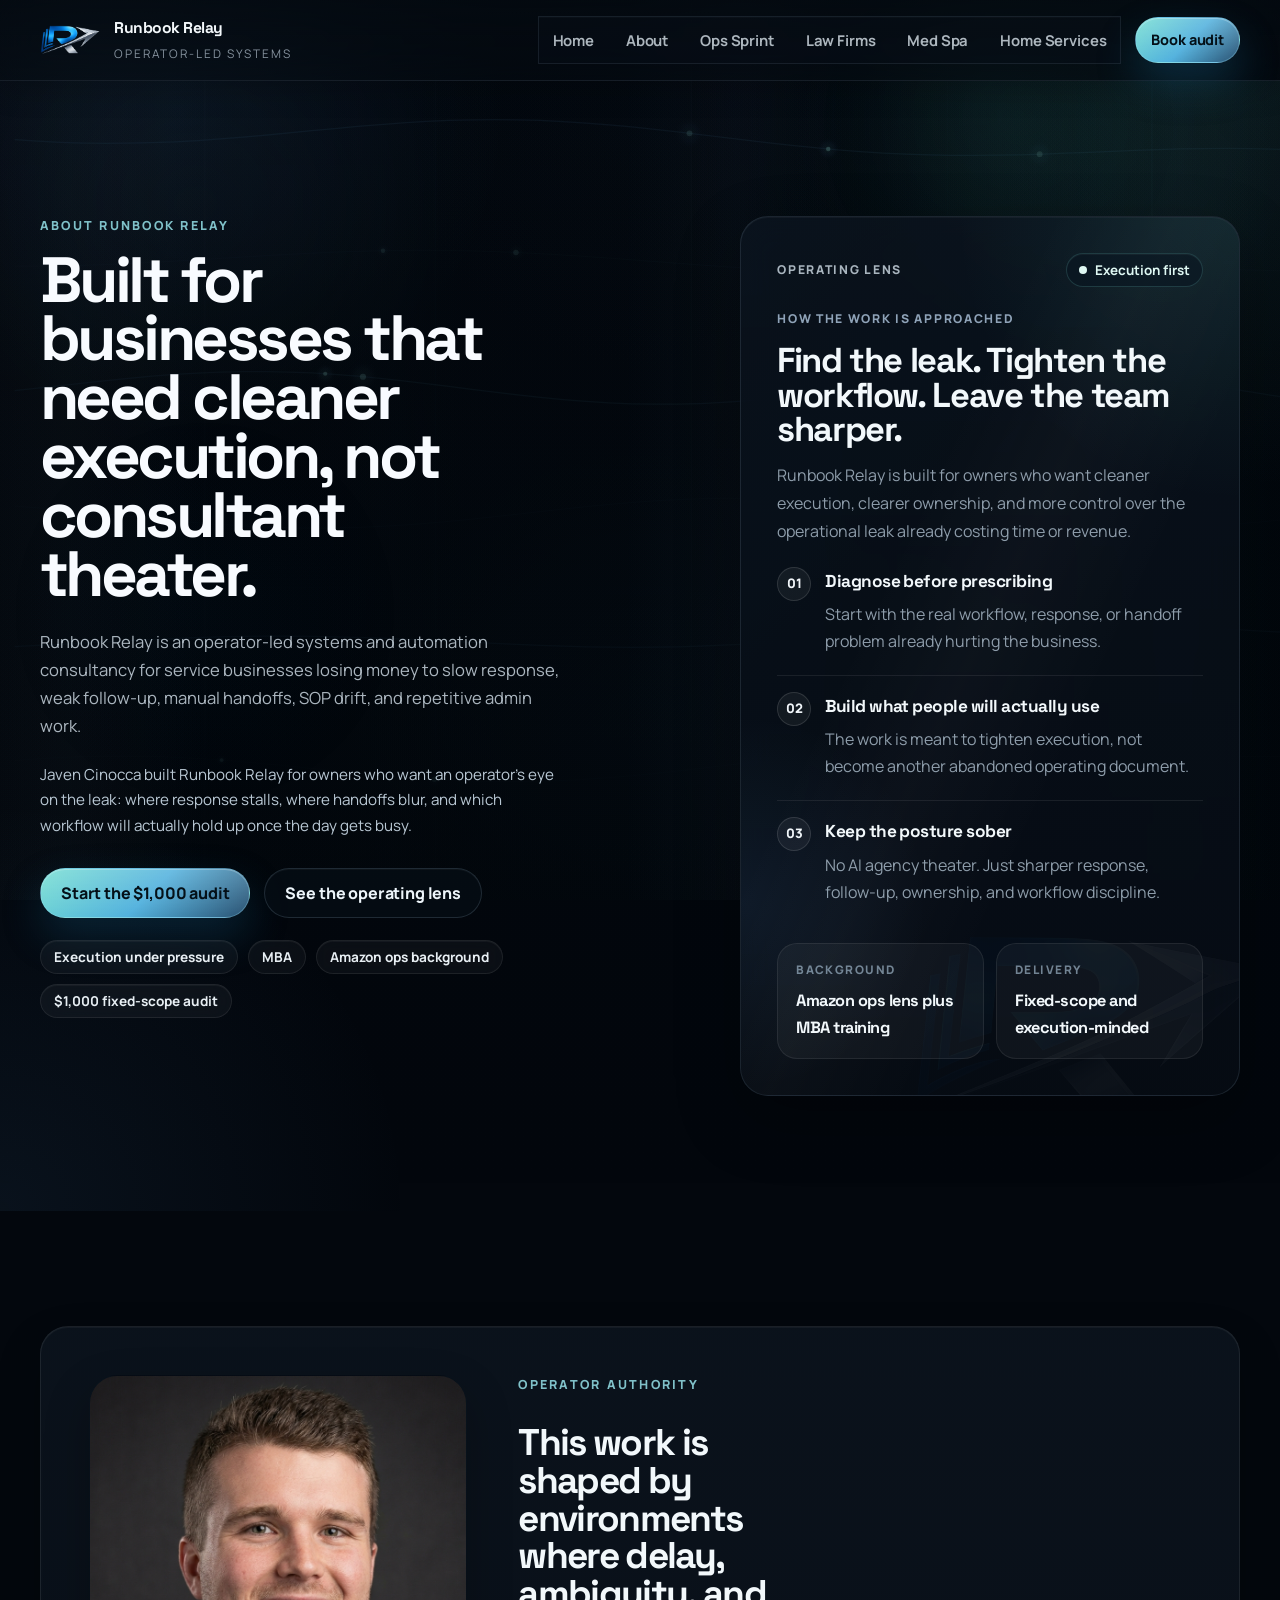
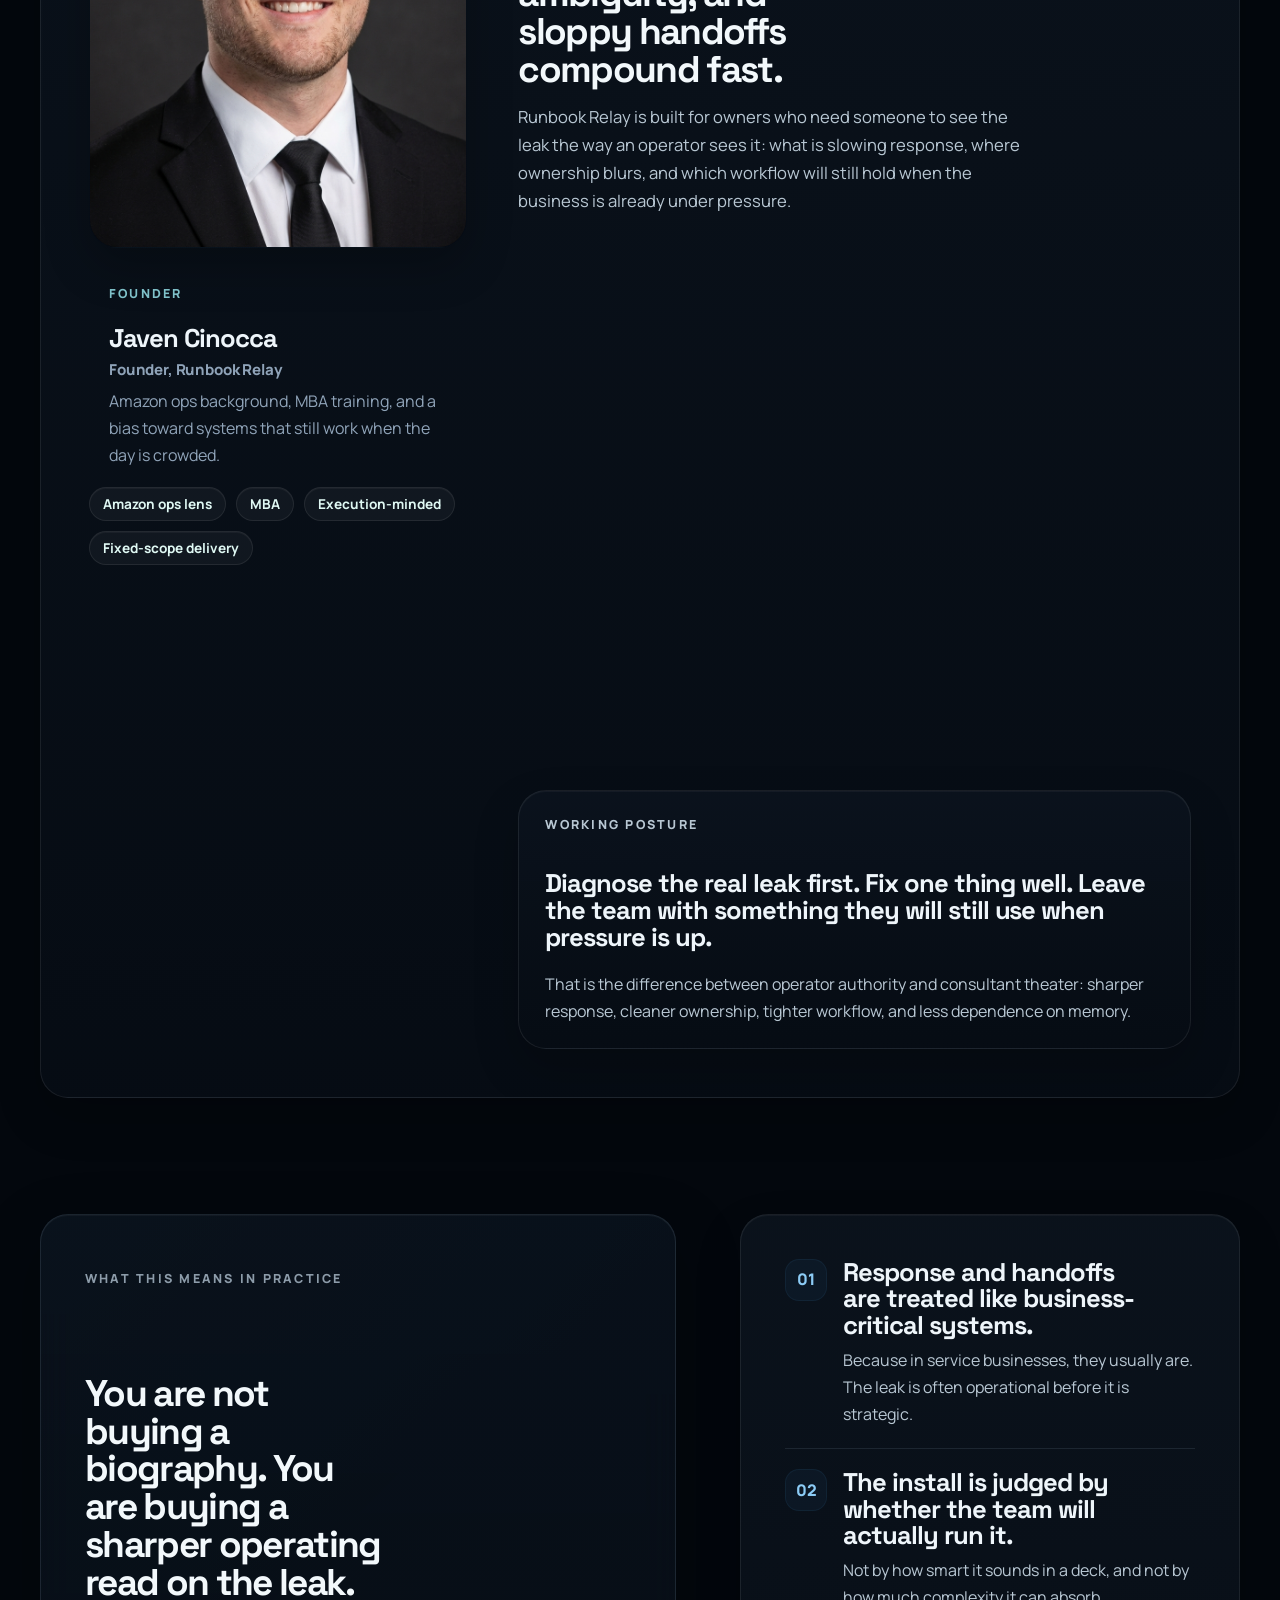
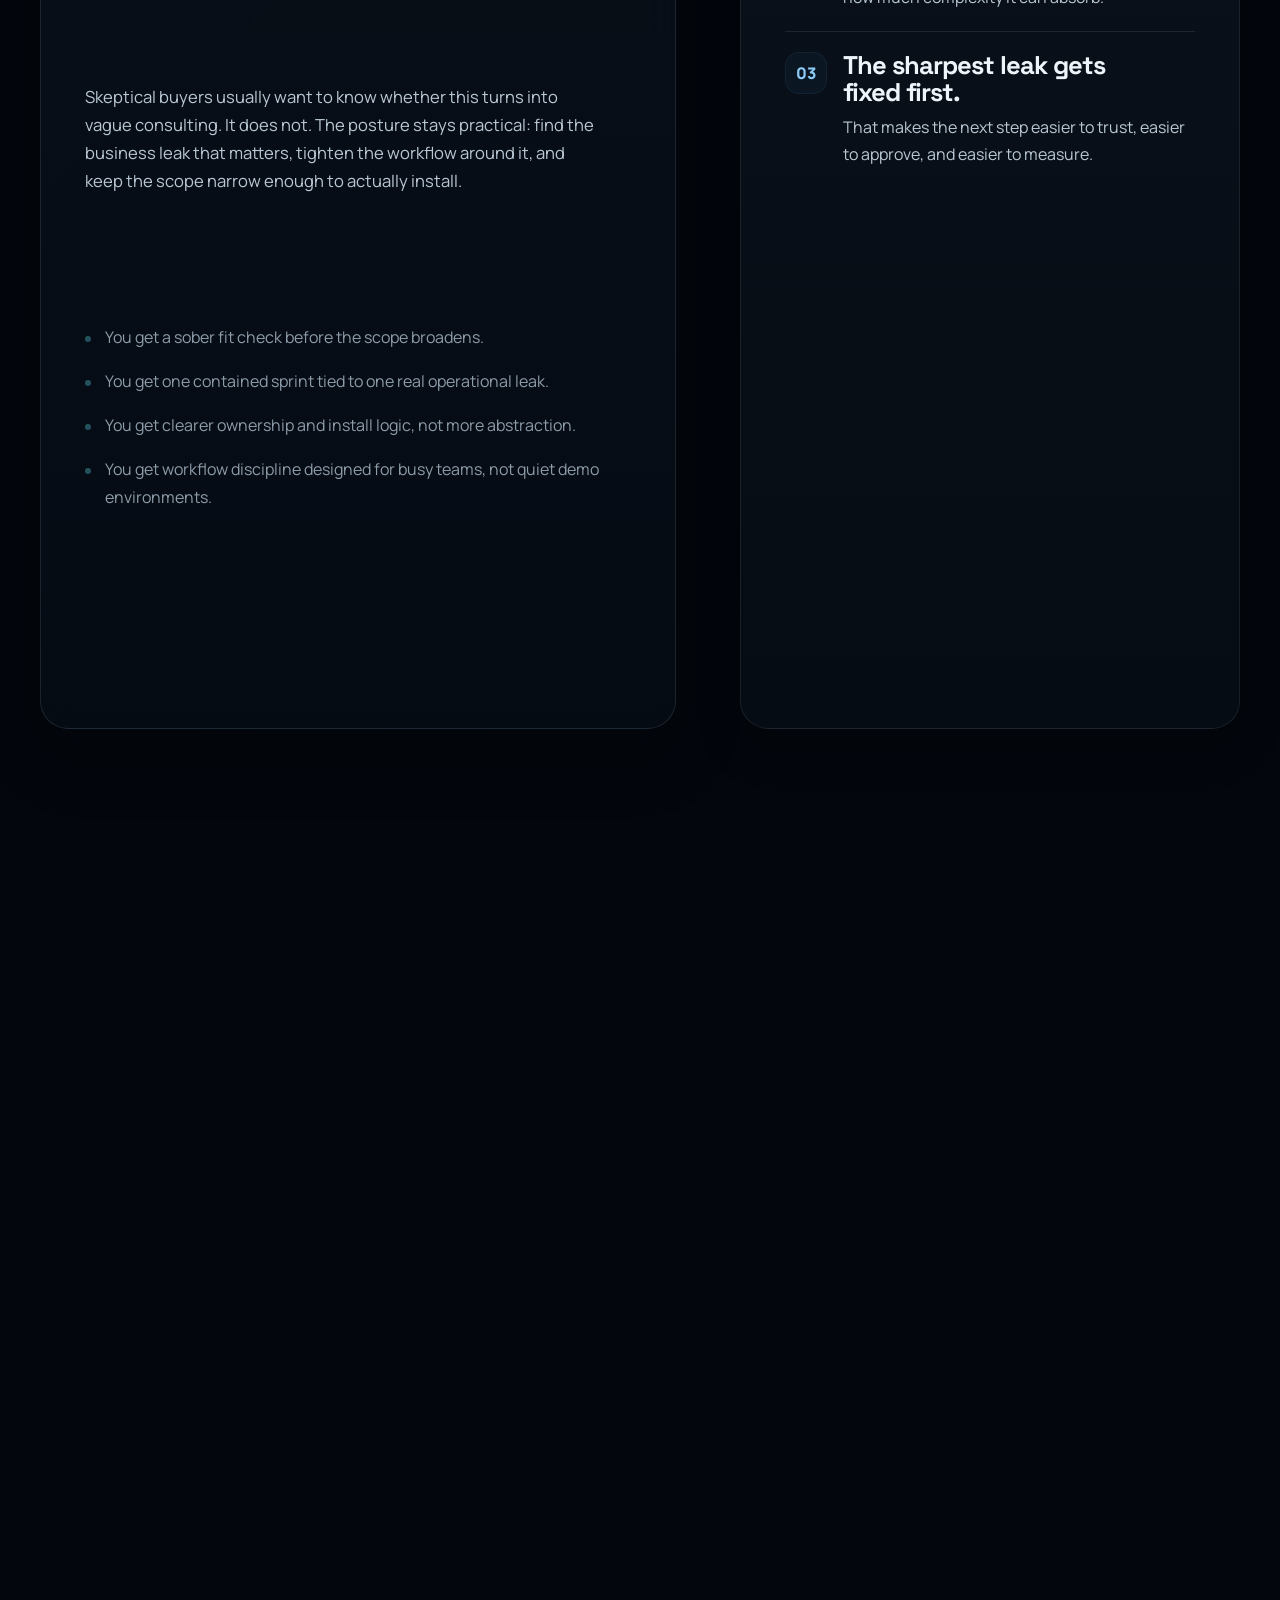
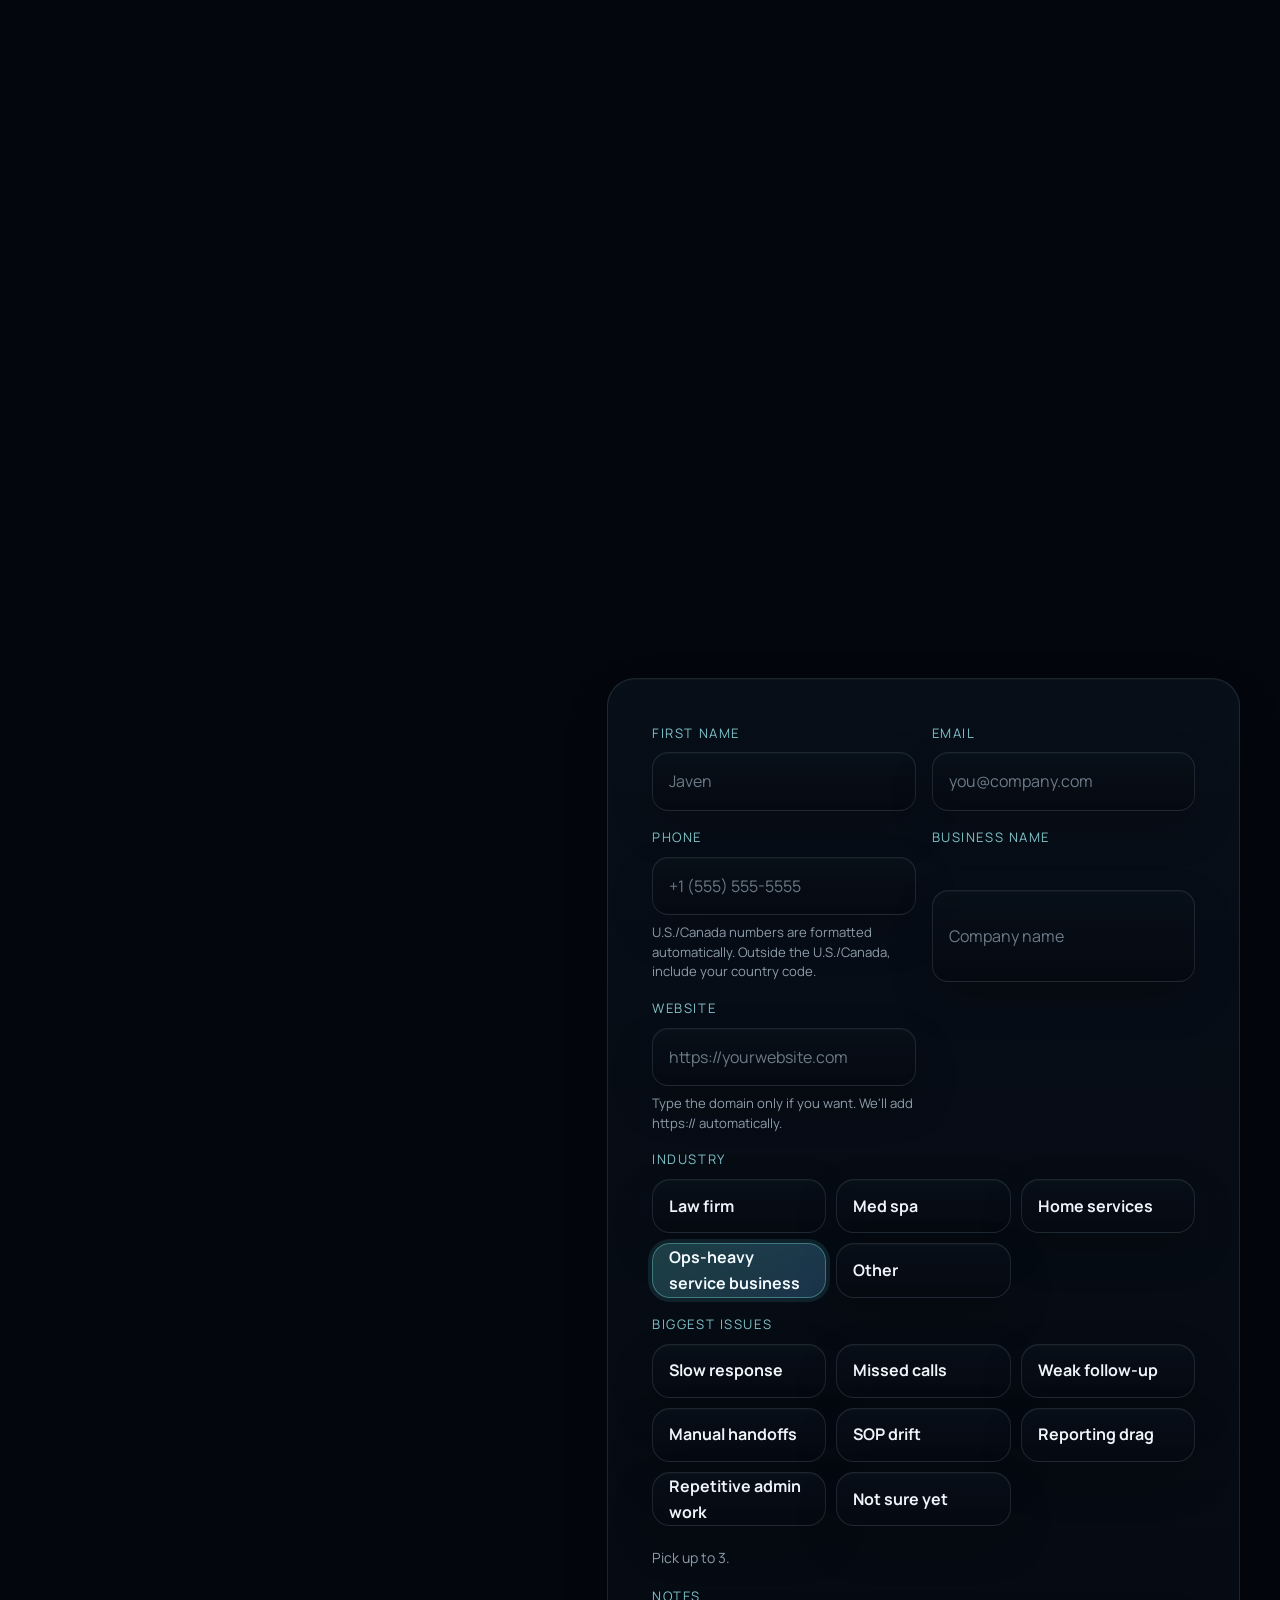
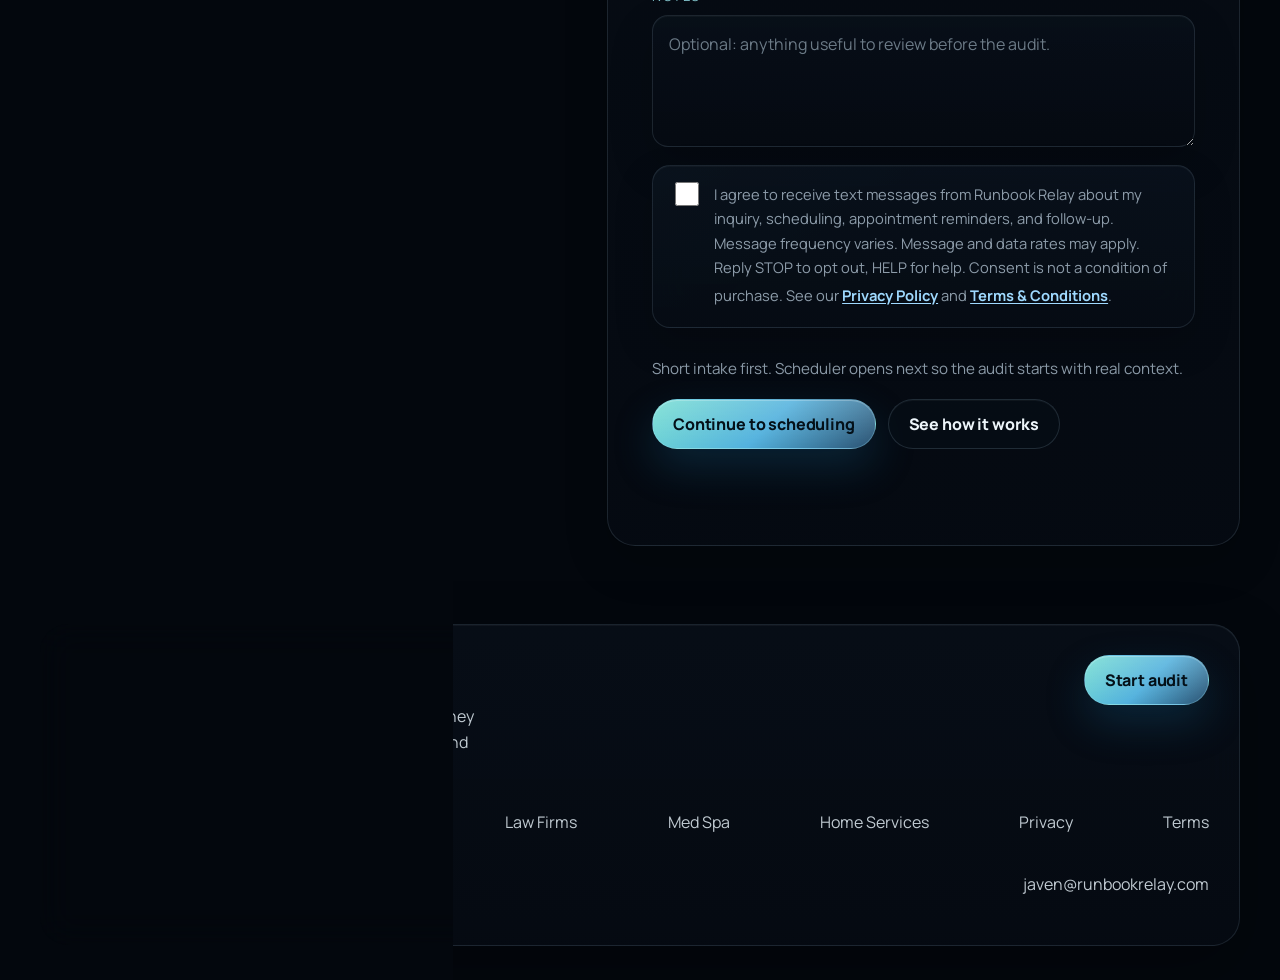
==== commit 1e2d045a: "Fix persistent header and mobile nav" ====
--- a/about/index.html
+++ b/about/index.html
@@ -29,7 +29,7 @@
     <link rel="preload" href="../assets/fonts/manrope-latin.woff2?v=20260409i" as="font" type="font/woff2" crossorigin />
     <link rel="preload" href="../assets/fonts/space-grotesk-latin.woff2?v=20260409i" as="font" type="font/woff2" crossorigin />
     <link rel="canonical" href="https://runbookrelay.com/about/" />
-    <link rel="stylesheet" href="../assets/styles.css?v=20260411q" />
+    <link rel="stylesheet" href="../assets/styles.css?v=20260411r" />
     <script>
       window.RUNBOOK_RELAY_CONFIG = {
         siteUrl: "https://runbookrelay.com",
@@ -48,7 +48,7 @@
       };
     </script>
     <script src="../assets/analytics.js?v=20260409i" defer></script>
-    <script src="../assets/app.js?v=20260411e" defer></script>
+    <script src="../assets/app.js?v=20260411f" defer></script>
   </head>
   <body class="route-about">
     <header class="site-header" data-site-header>
@@ -61,9 +61,6 @@
           </span>
         </a>
         <div class="nav-shell">
-          <button class="nav-toggle" type="button" aria-expanded="false" aria-label="Toggle navigation" data-nav-toggle>
-            <span></span>
-          </button>
           <nav class="site-nav" aria-label="Primary" data-nav-menu>
             <div class="nav-links">
               <a href="../" data-route="/">Home</a>
@@ -73,10 +70,13 @@
               <a href="../med-spa/" data-route="/med-spa">Med Spa</a>
               <a href="../home-services/" data-route="/home-services">Home Services</a>
             </div>
-            <div class="header-actions">
-              <a class="button button-small button-primary" href="#audit-form" data-track="cta" data-track-label="about_nav_book_audit">Start audit</a>
-            </div>
           </nav>
+          <div class="header-actions">
+              <a class="button button-small button-primary" href="#audit-form" data-track="cta" data-track-label="about_nav_book_audit">Book audit</a>
+            </div>
+          <button class="nav-toggle" type="button" aria-expanded="false" aria-label="Toggle navigation" data-nav-toggle>
+            <span></span>
+          </button>
         </div>
       </div>
     </header>
--- a/assets/styles.css
+++ b/assets/styles.css
@@ -48,6 +48,8 @@
   --section-space: clamp(84px, 9vw, 136px);
   --headline-font: "Space Grotesk", "Manrope", "Segoe UI", sans-serif;
   --body-font: "Manrope", "Segoe UI", Arial, sans-serif;
+  --site-header-height: 80px;
+  --site-header-offset: calc(var(--site-header-height) + env(safe-area-inset-top, 0px));
 }
 
 * {
@@ -63,6 +65,8 @@
   color: var(--text-primary);
   font-family: var(--body-font);
   line-height: 1.65;
+  padding-top: var(--site-header-offset);
+  scroll-padding-top: calc(var(--site-header-offset) + 24px);
   background:
     radial-gradient(circle at 12% -2%, rgba(47, 93, 134, 0.06), transparent 24%),
     radial-gradient(circle at 88% 0%, rgba(44, 122, 106, 0.05), transparent 20%),
@@ -161,9 +165,10 @@
 }
 
 .site-header {
-  position: sticky;
-  top: 0;
+  position: fixed;
+  inset: 0 0 auto 0;
   z-index: 30;
+  width: 100%;
   backdrop-filter: blur(20px);
   background: linear-gradient(180deg, rgba(7, 17, 26, 0.72), rgba(7, 17, 26, 0.44));
   border-bottom: 1px solid rgba(255, 255, 255, 0.06);
@@ -248,6 +253,7 @@
   align-items: center;
   gap: 14px;
   min-width: 0;
+  margin-left: auto;
 }
 
 .nav-toggle {
@@ -296,6 +302,20 @@
 
 .nav-toggle span::after {
   top: 6px;
+}
+
+.site-header.nav-open .nav-toggle span {
+  background: transparent;
+}
+
+.site-header.nav-open .nav-toggle span::before {
+  top: 0;
+  transform: rotate(45deg);
+}
+
+.site-header.nav-open .nav-toggle span::after {
+  top: 0;
+  transform: rotate(-45deg);
 }
 
 .site-nav {
@@ -357,6 +377,7 @@
   display: flex;
   align-items: center;
   gap: 10px;
+  flex: 0 0 auto;
 }
 
 .button {
@@ -2565,7 +2586,7 @@
 }
 
 .anchor-offset {
-  scroll-margin-top: 120px;
+  scroll-margin-top: calc(var(--site-header-offset) + 28px);
 }
 
 [data-reveal] {
@@ -3504,12 +3525,17 @@
 }
 
 @media (max-width: 920px) {
+  :root {
+    --site-header-height: 78px;
+  }
+
   .site-header {
     isolation: isolate;
   }
 
   .nav-shell {
     position: static;
+    gap: 10px;
   }
 
   .site-header.nav-open::after {
@@ -3528,13 +3554,14 @@
 
   .nav-toggle {
     display: inline-flex;
+    order: 3;
   }
 
   .site-nav {
     position: fixed;
     left: 16px;
     right: 16px;
-    top: calc(78px + env(safe-area-inset-top, 0px) + 12px);
+    top: calc(var(--site-header-offset) + 12px);
     display: grid;
     gap: 12px;
     padding: 16px;
@@ -3570,21 +3597,30 @@
     transform: translateY(0);
   }
 
-  .nav-links,
-  .header-actions {
+  .nav-links {
     display: grid;
     gap: 10px;
     width: 100%;
   }
 
-  .nav-links a,
-  .header-actions .button {
+  .nav-links a {
     width: 100%;
     justify-content: center;
-  }
-
-  .nav-links a {
     min-height: 48px;
+  }
+
+  .header-actions {
+    order: 2;
+    display: flex;
+    align-items: center;
+    justify-content: flex-end;
+  }
+
+  .header-actions .button {
+    min-height: 42px;
+    padding-inline: 14px;
+    font-size: 0.82rem;
+    white-space: nowrap;
   }
 
   .home-hero-meta {
@@ -3703,6 +3739,10 @@
   .scheduler-frame {
     min-height: 620px;
   }
+}
+
+body.nav-locked {
+  overflow: hidden;
 }
 
 @media (max-width: 640px) {
@@ -3938,6 +3978,8 @@
 }
 
 body.has-global-background > .site-header {
+  position: fixed;
+  inset: 0 0 auto 0;
   z-index: 30;
 }
 
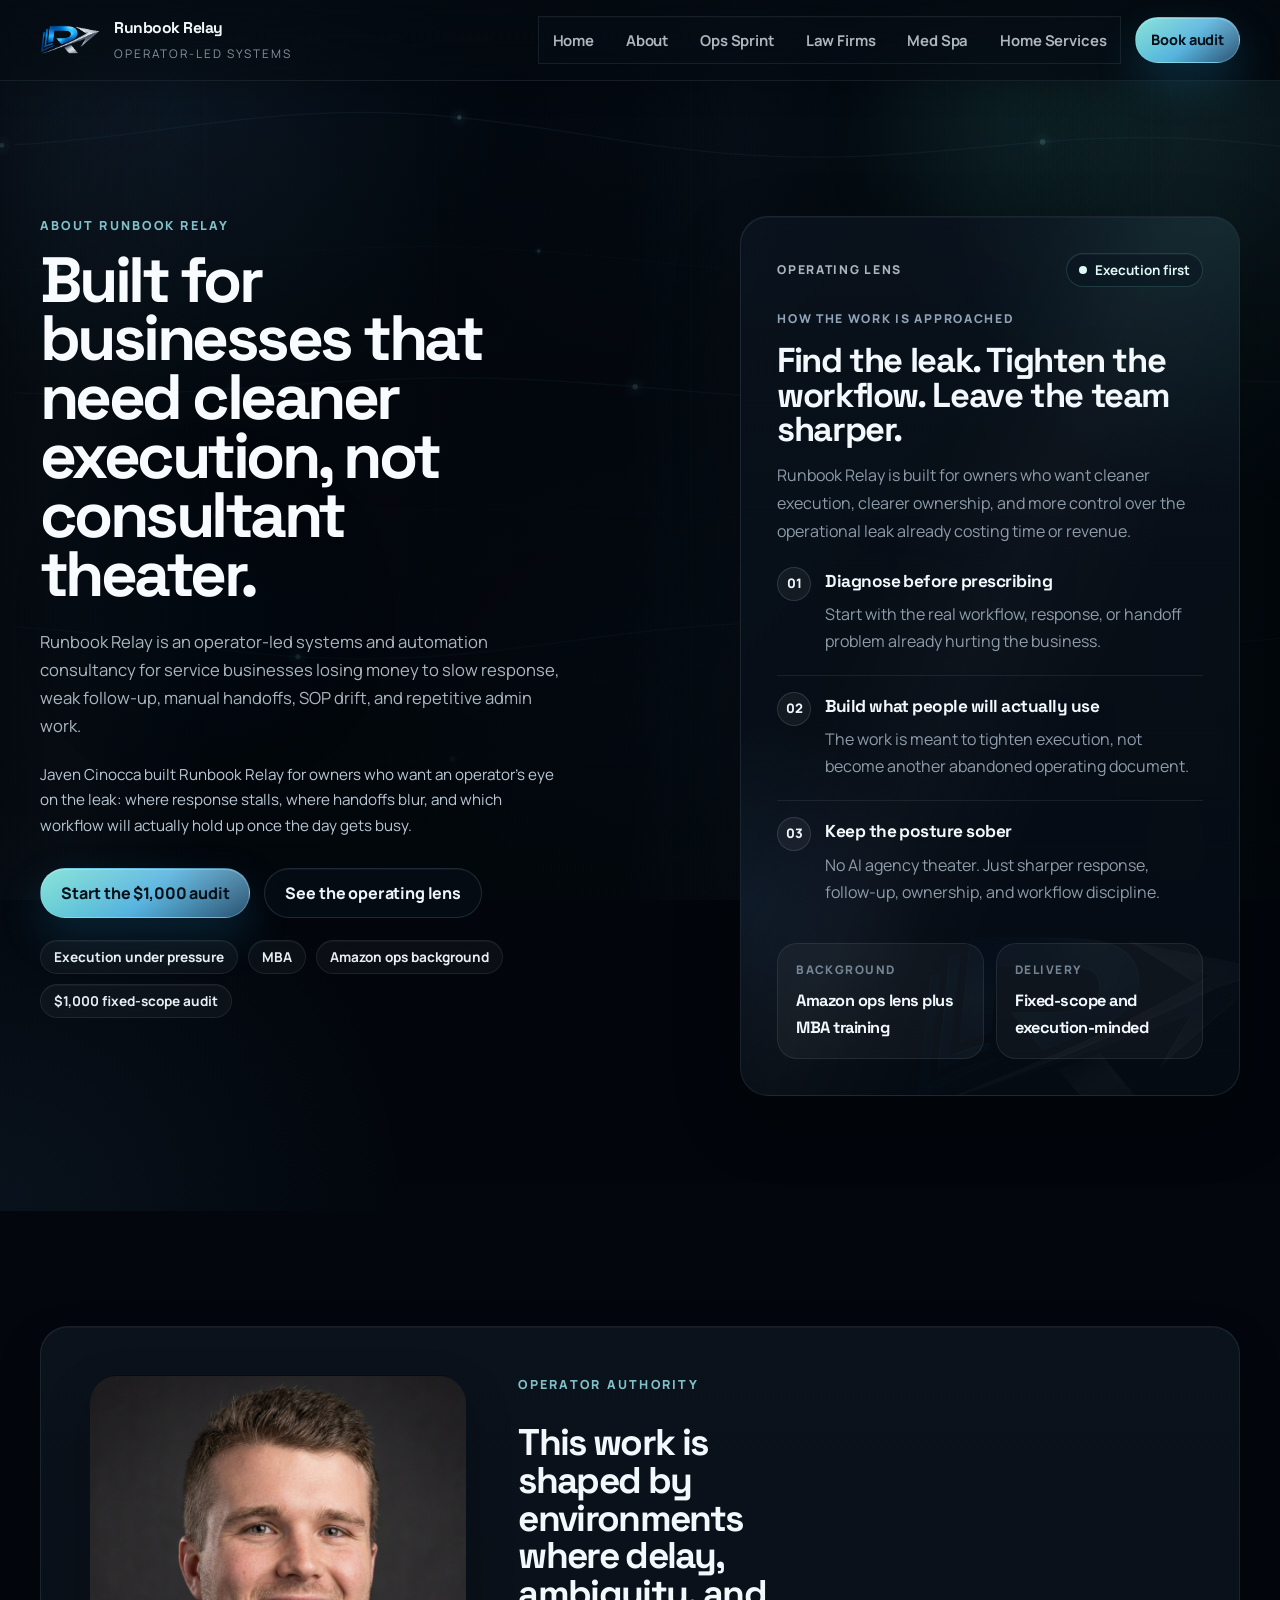
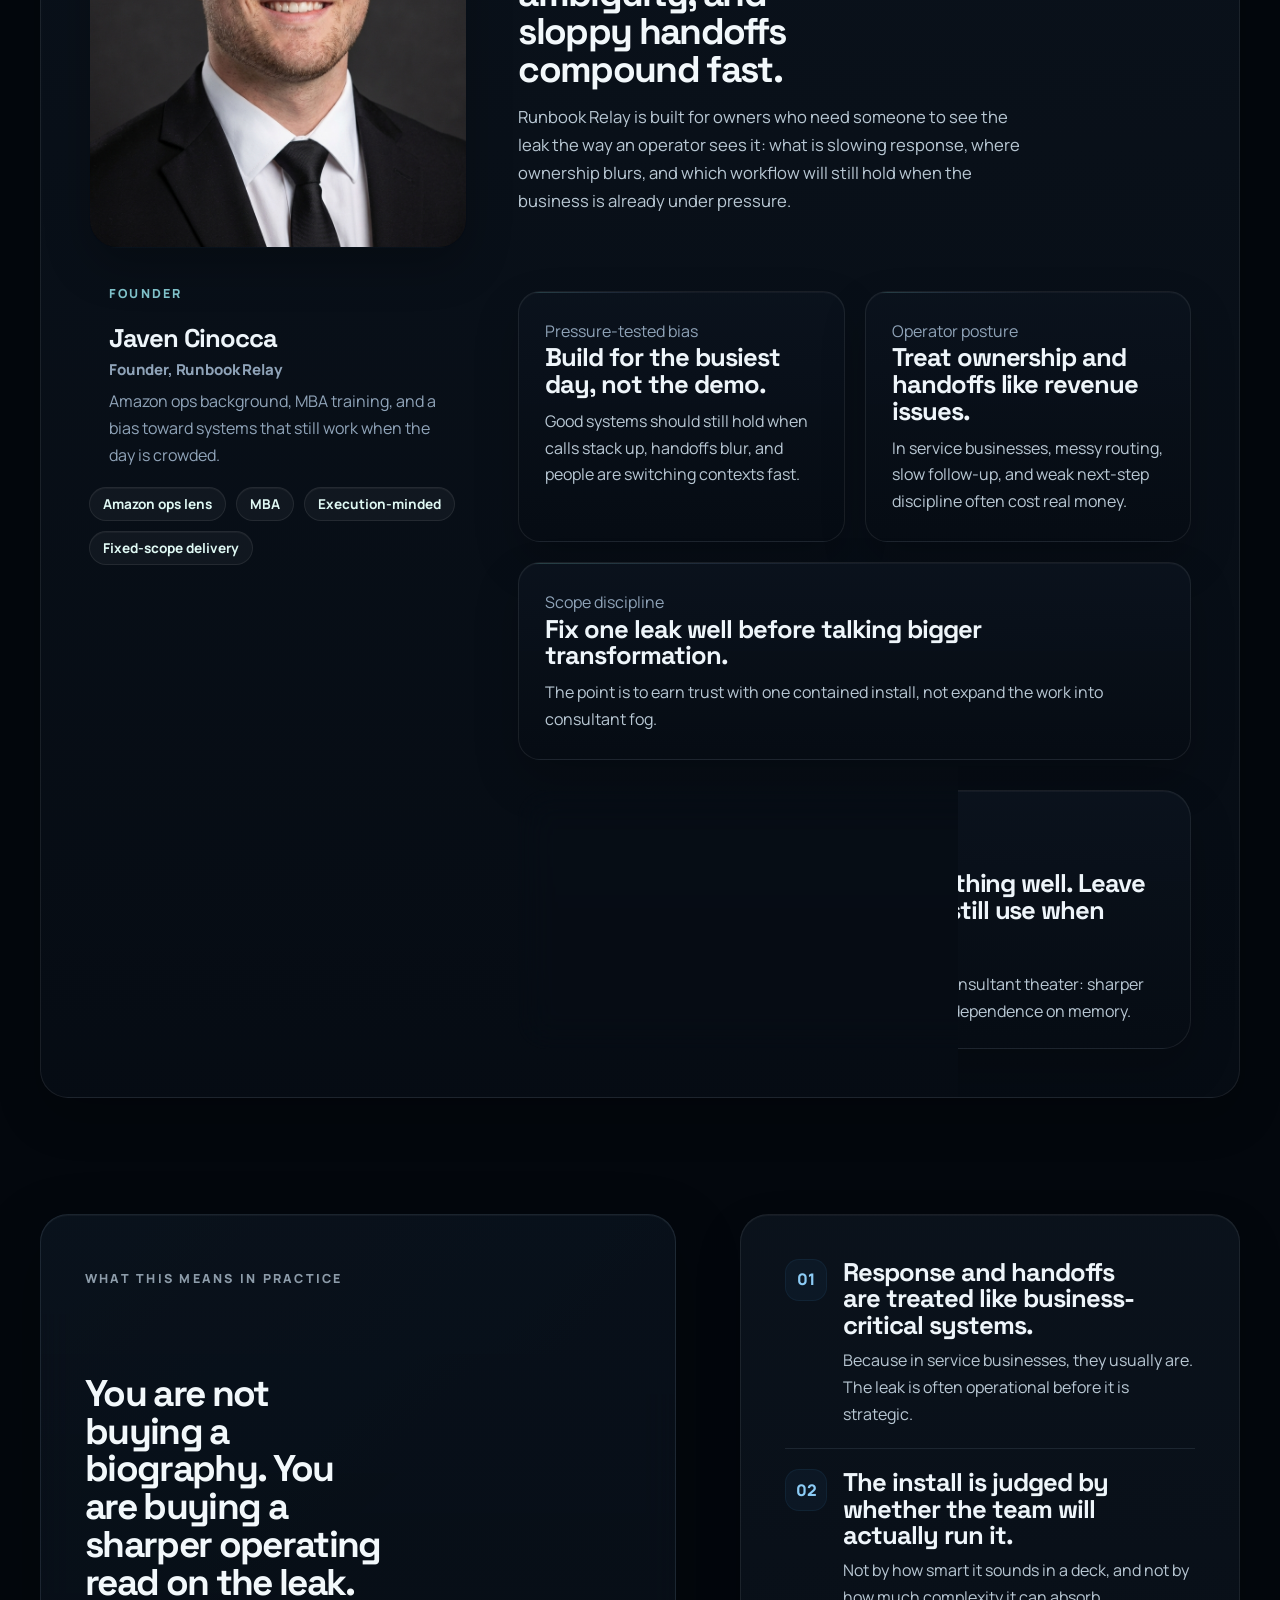
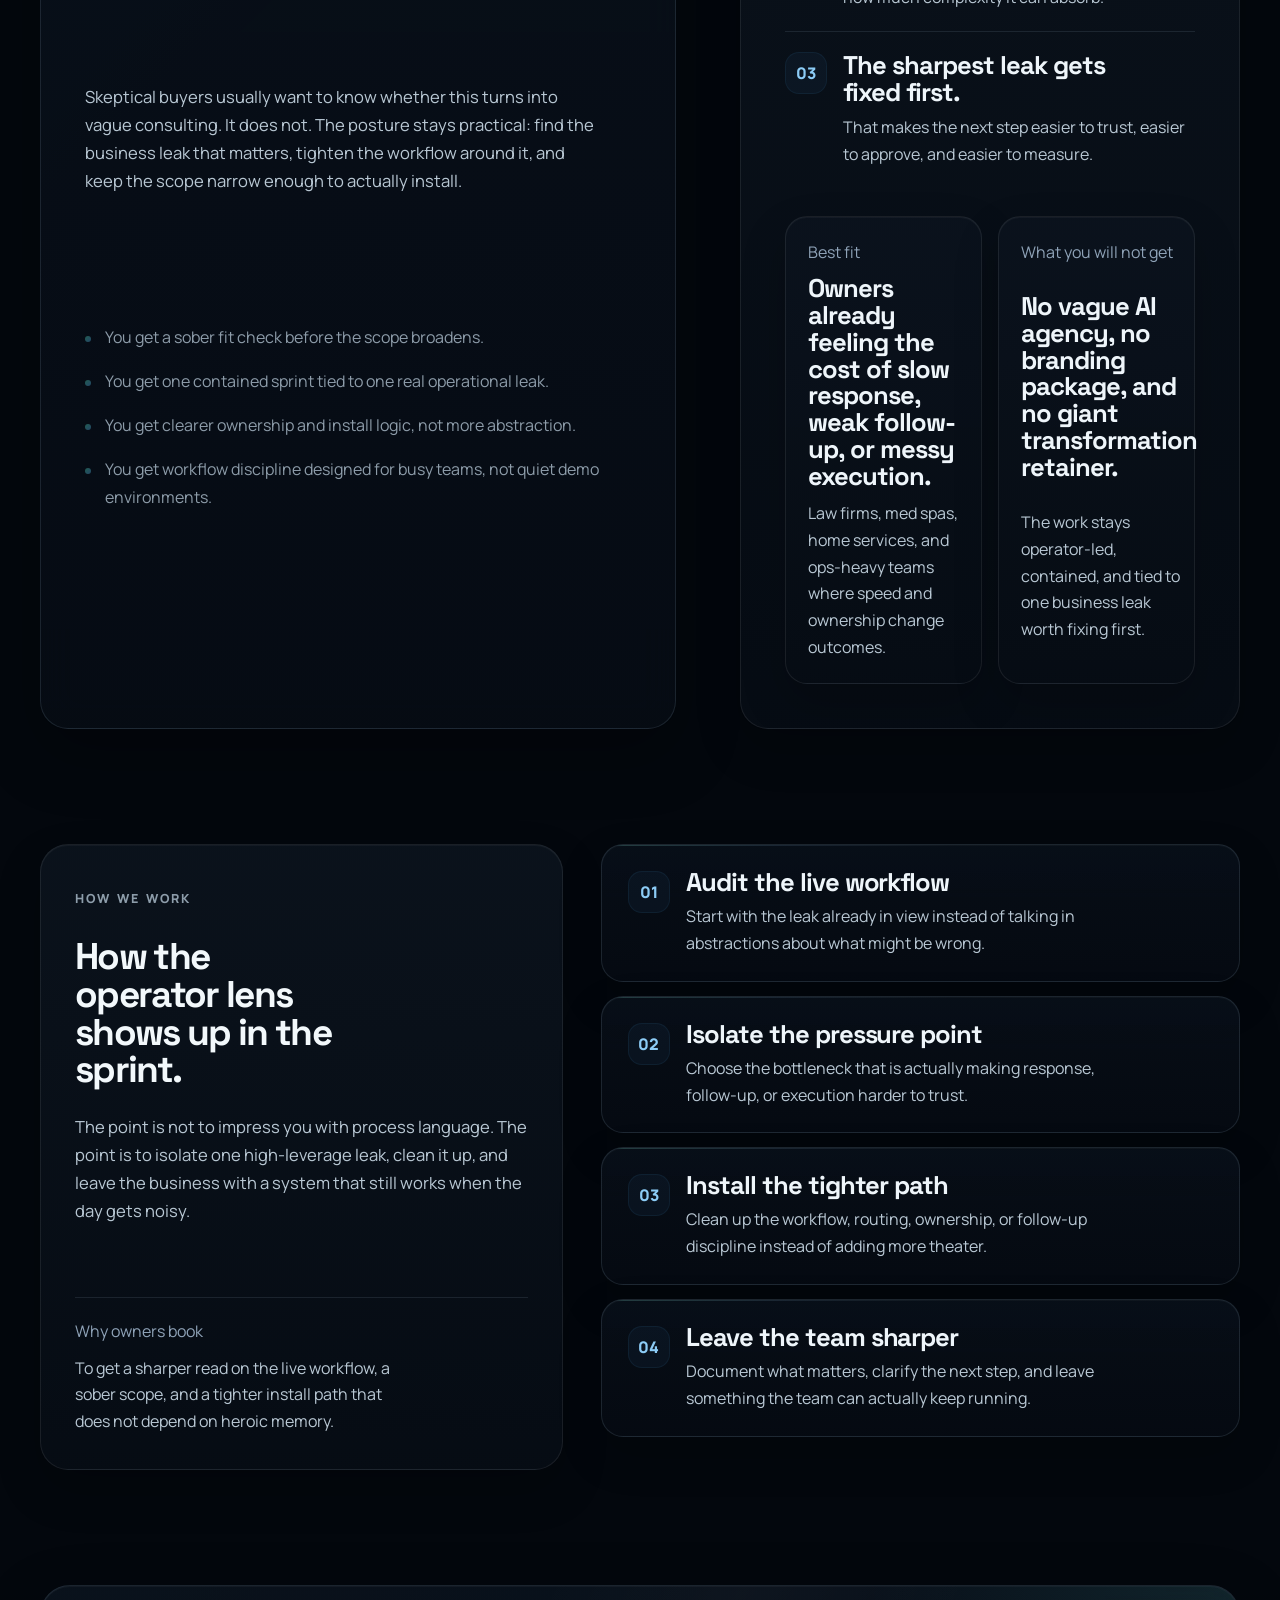
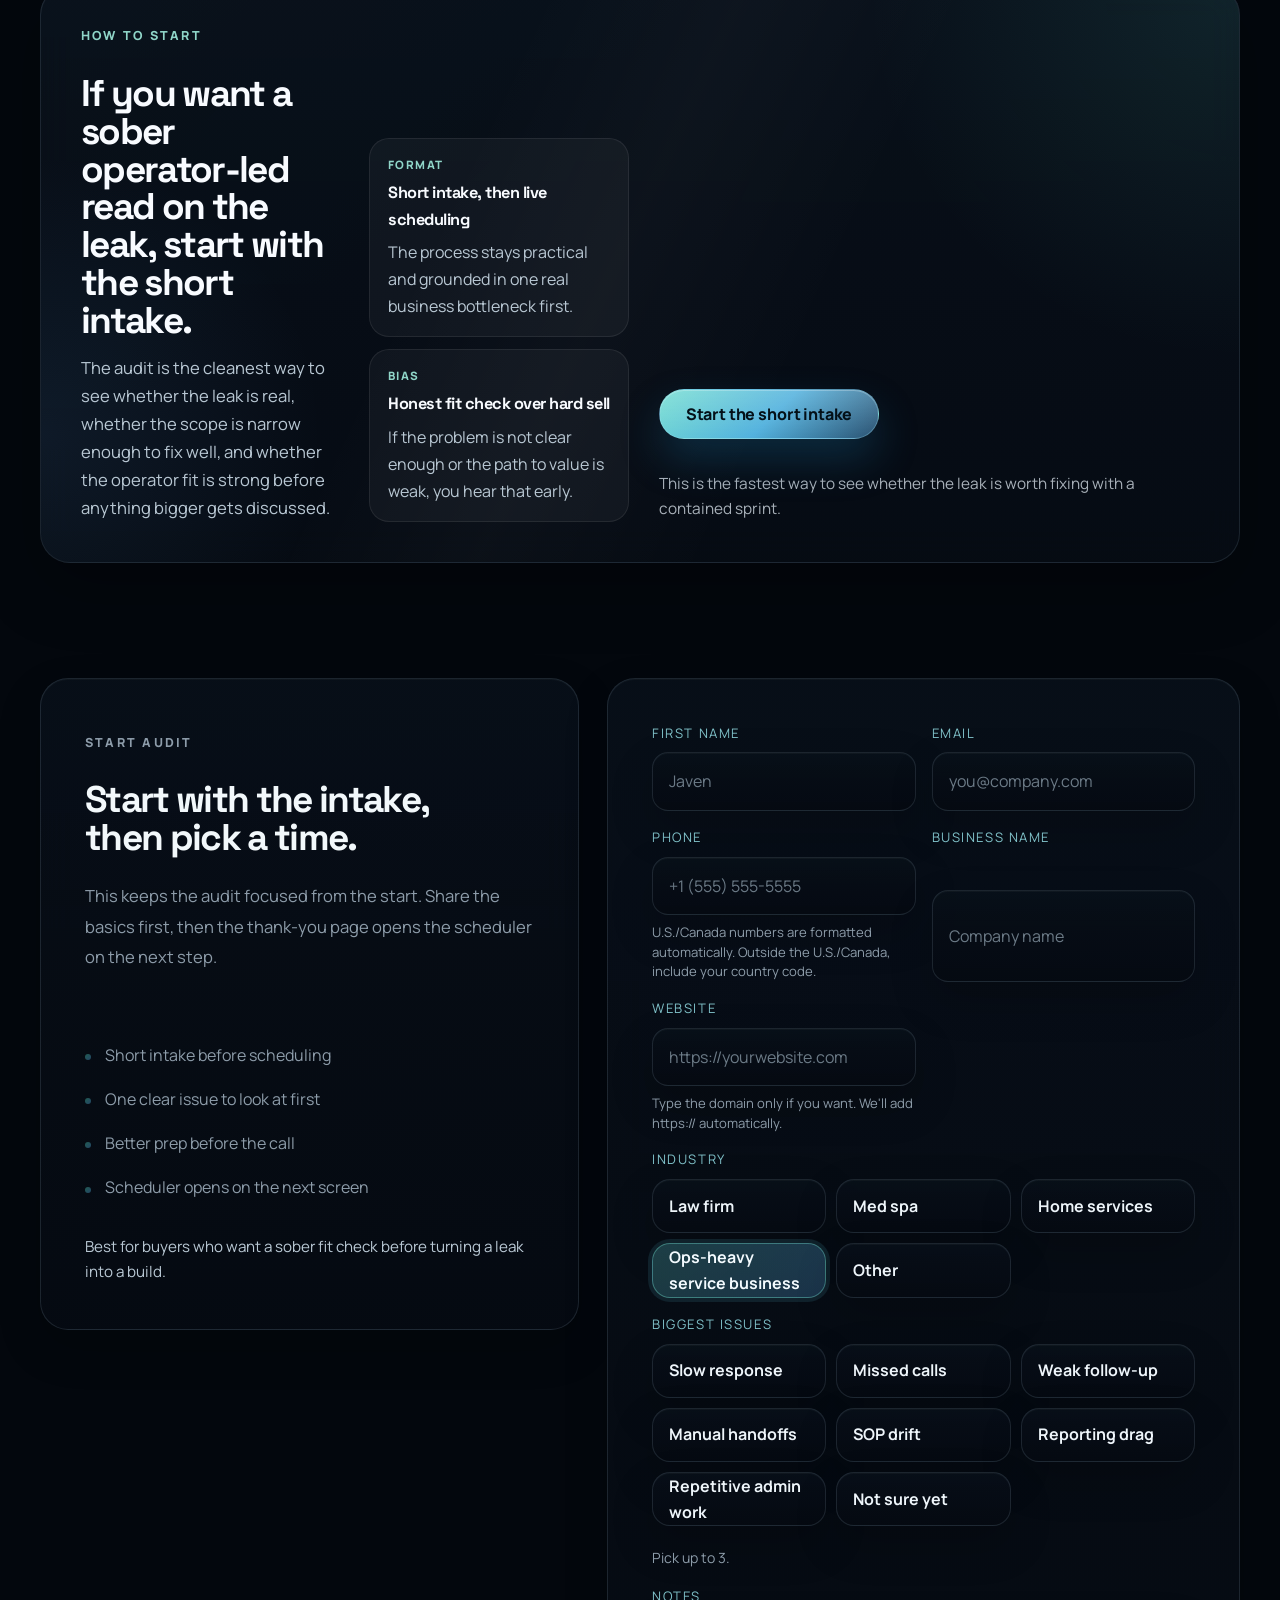
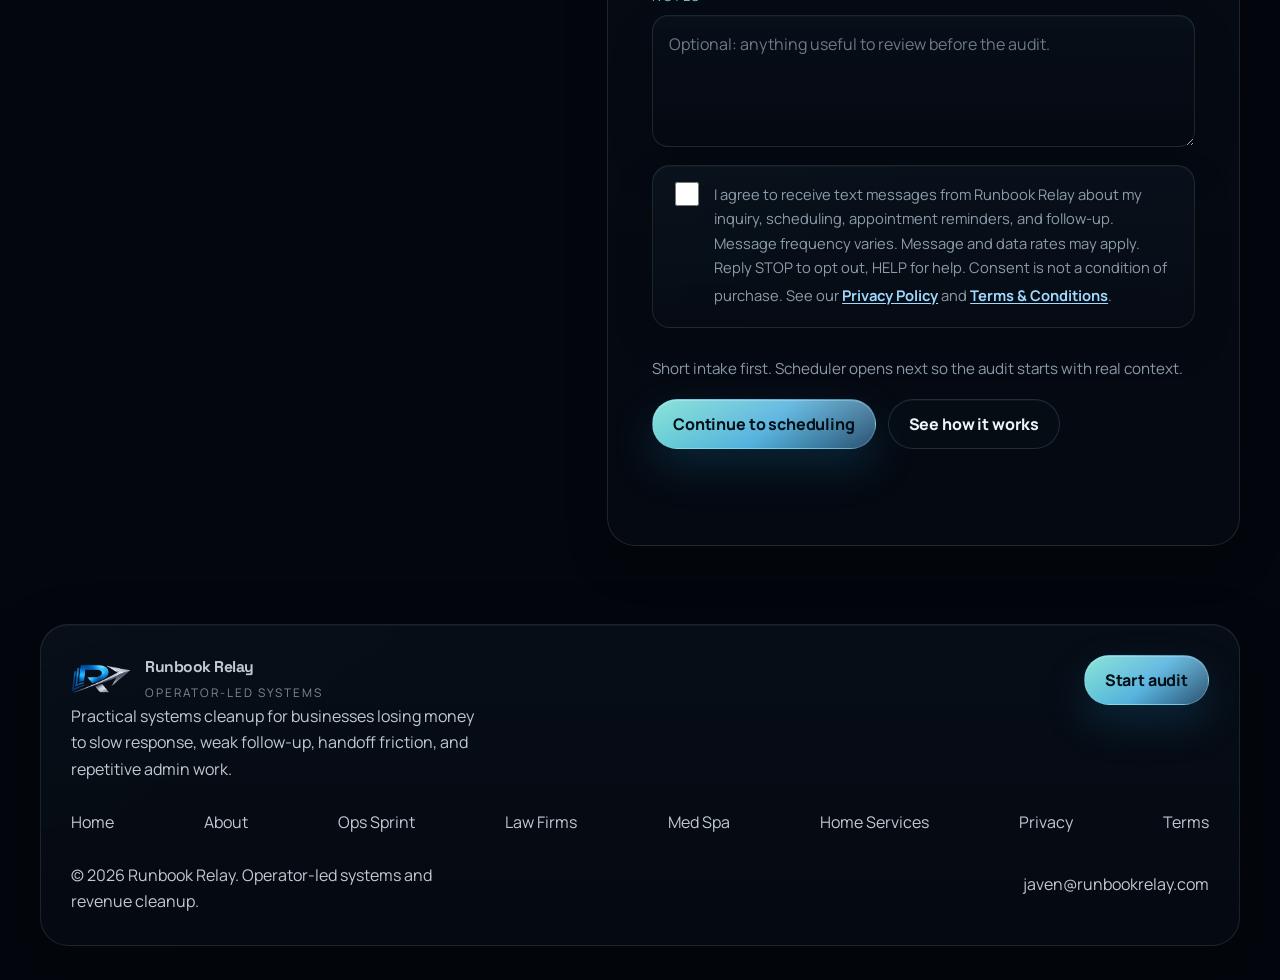
==== commit 77c22ff5: "Lengthen background motion cycle" ====
--- a/about/index.html
+++ b/about/index.html
@@ -48,7 +48,7 @@
       };
     </script>
     <script src="../assets/analytics.js?v=20260409i" defer></script>
-    <script src="../assets/app.js?v=20260411f" defer></script>
+    <script src="../assets/app.js?v=20260411g" defer></script>
   </head>
   <body class="route-about">
     <header class="site-header" data-site-header>
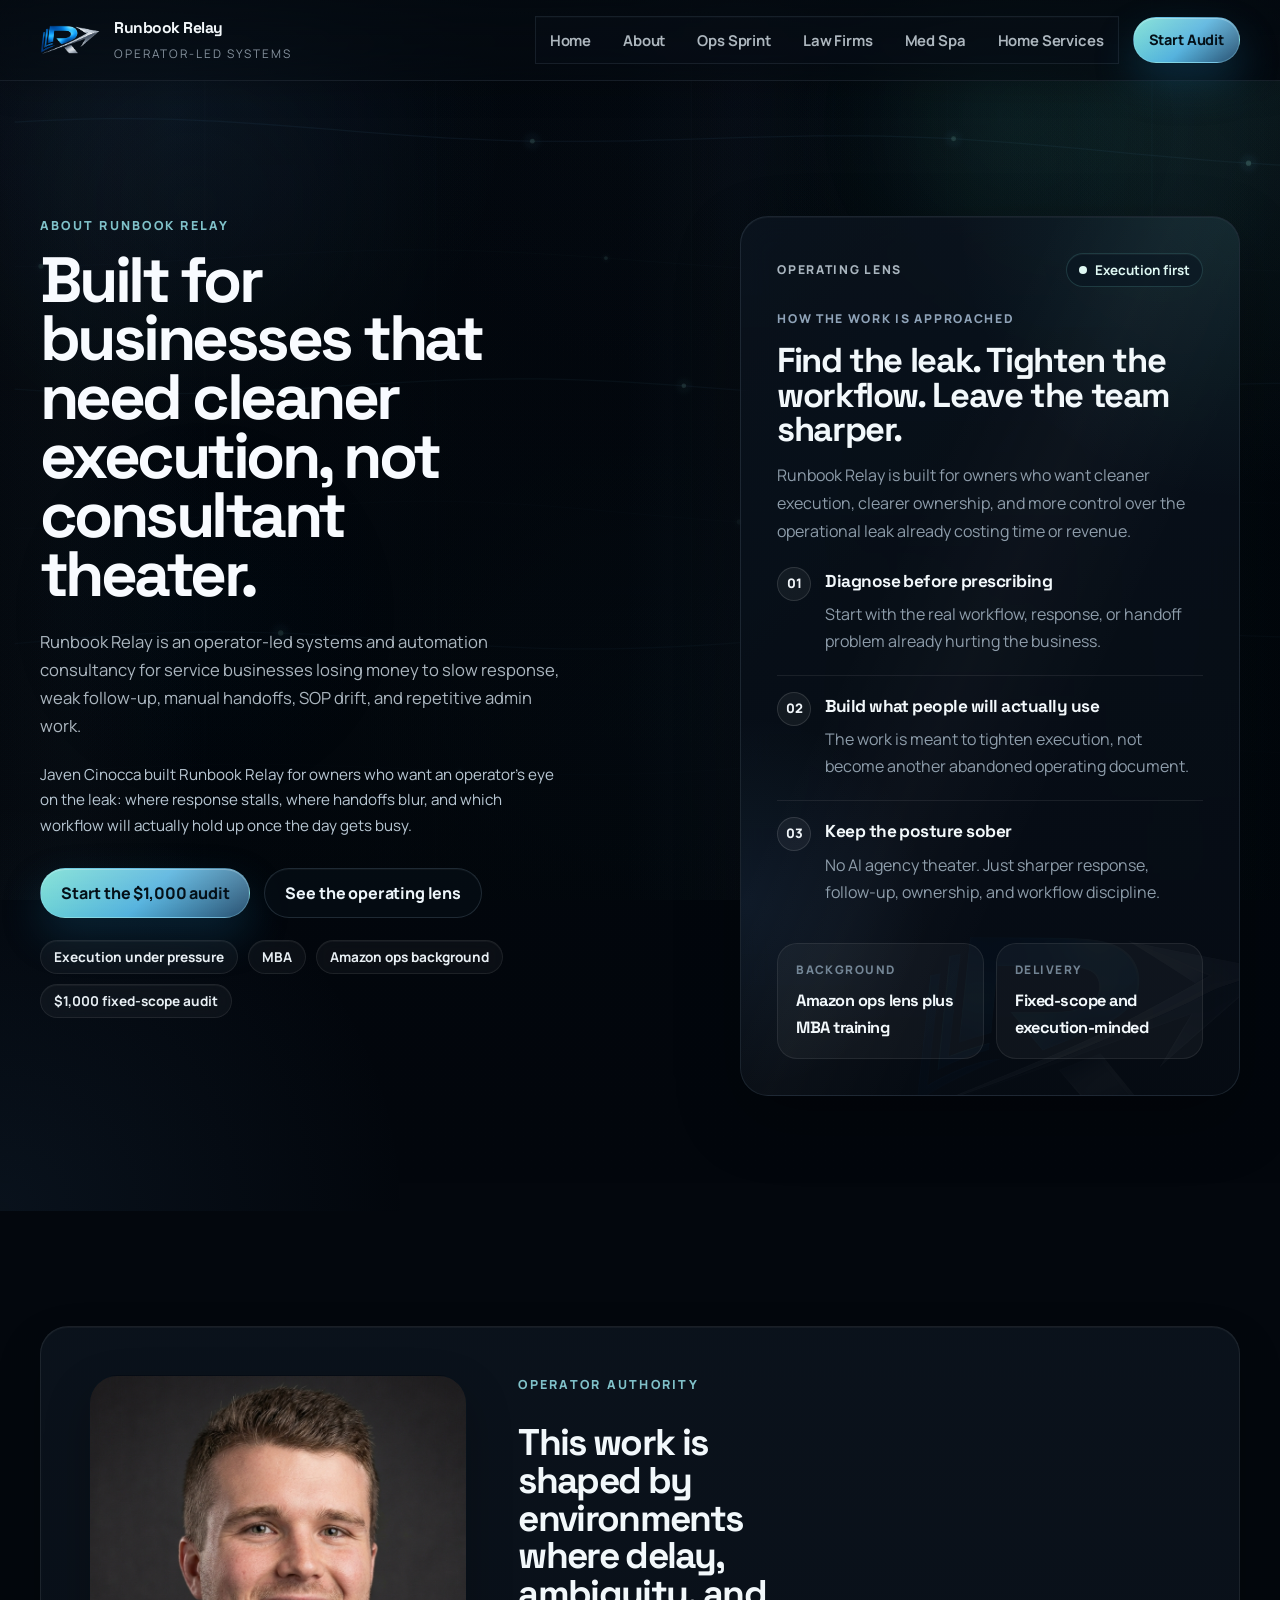
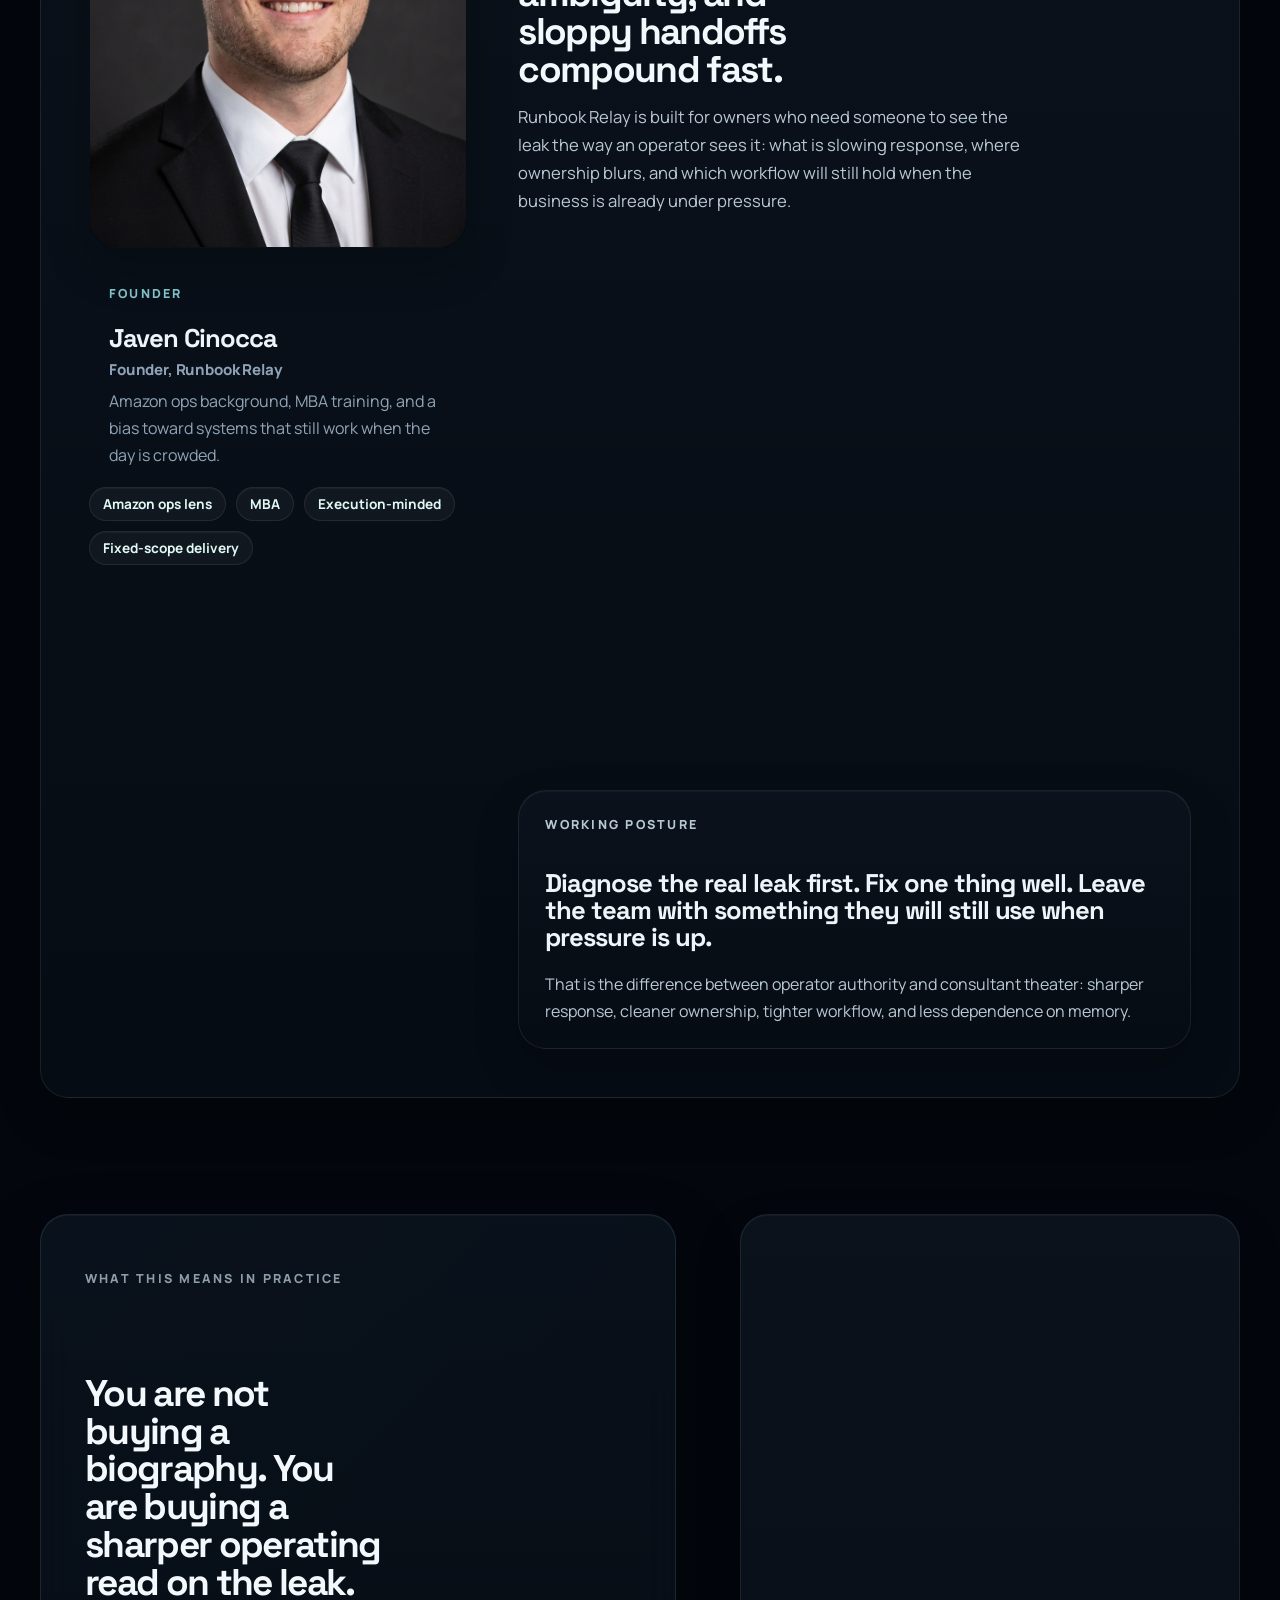
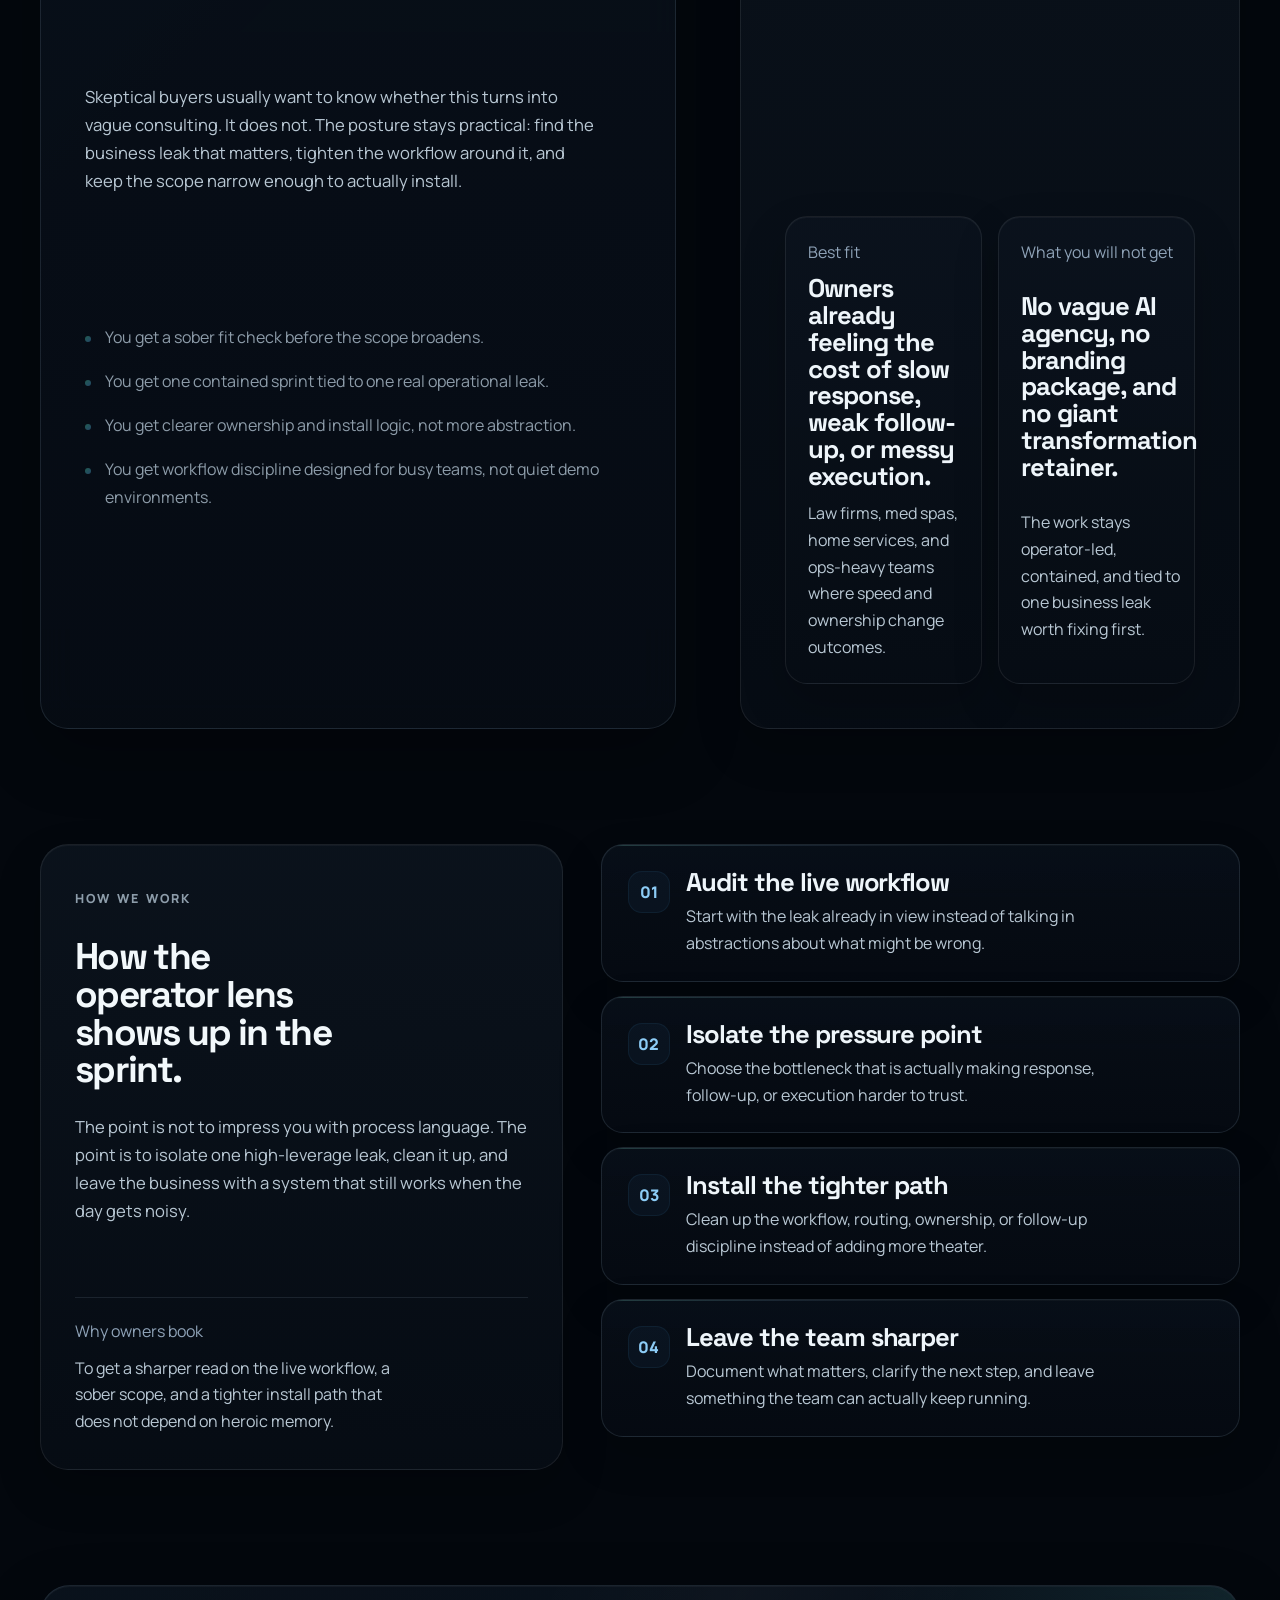
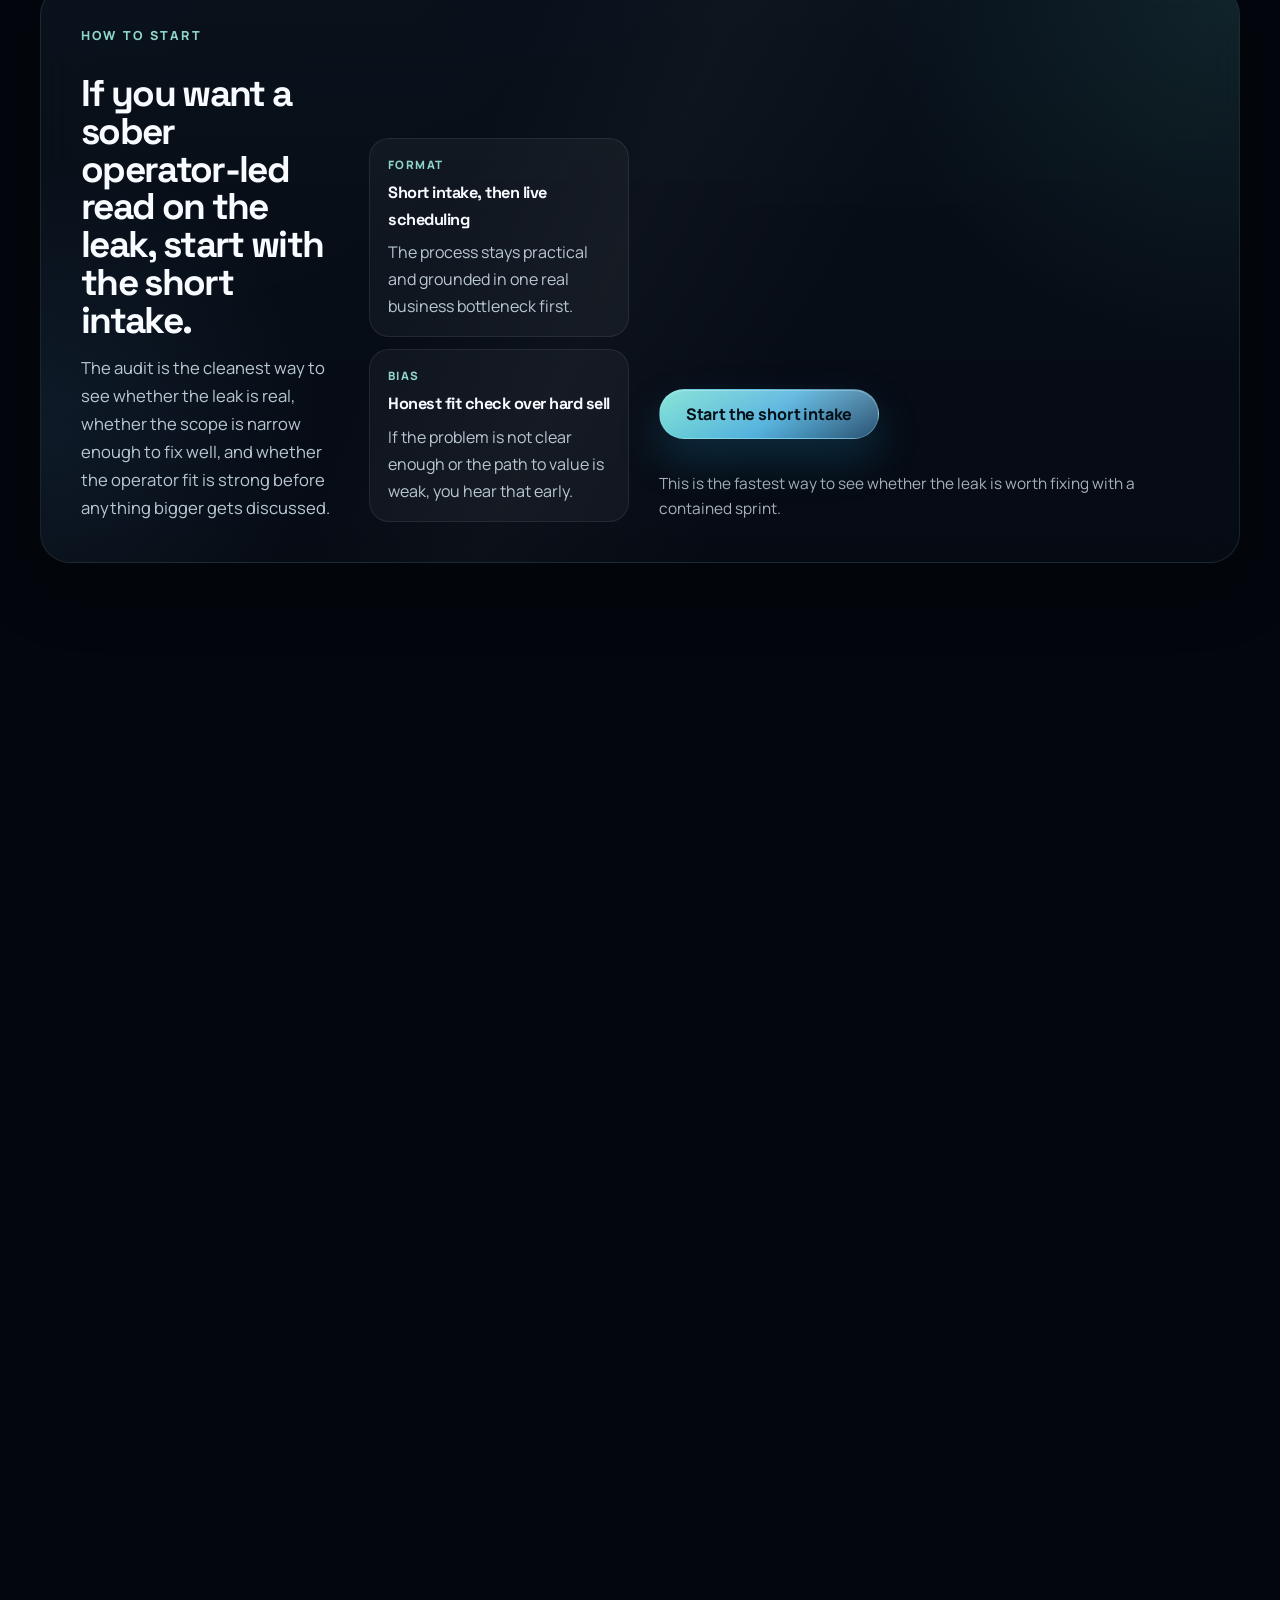
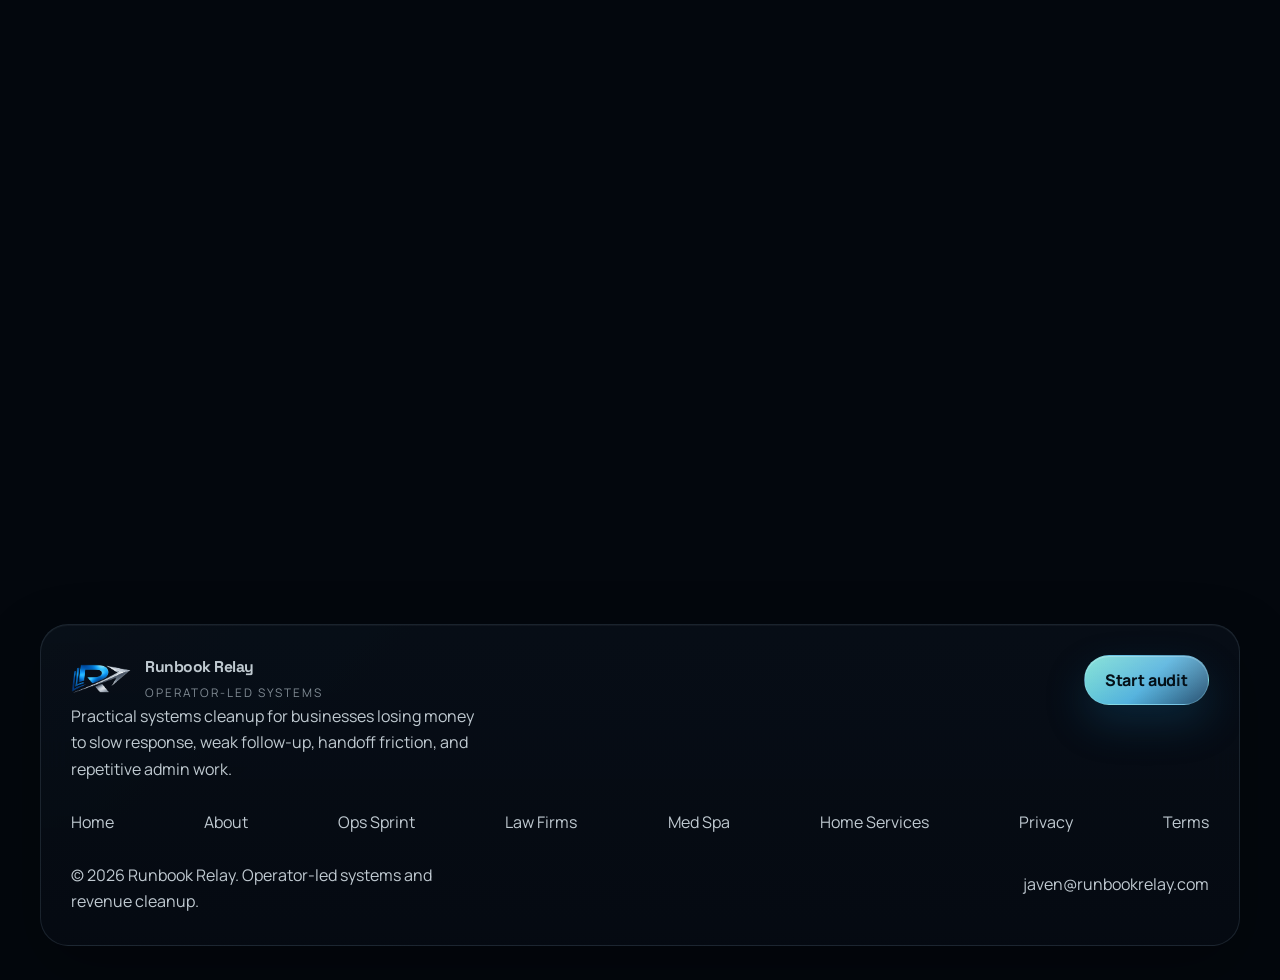
==== commit 68bba755: "refresh audit ctas and proof cards" ====
--- a/about/index.html
+++ b/about/index.html
@@ -29,7 +29,7 @@
     <link rel="preload" href="../assets/fonts/manrope-latin.woff2?v=20260409i" as="font" type="font/woff2" crossorigin />
     <link rel="preload" href="../assets/fonts/space-grotesk-latin.woff2?v=20260409i" as="font" type="font/woff2" crossorigin />
     <link rel="canonical" href="https://runbookrelay.com/about/" />
-    <link rel="stylesheet" href="../assets/styles.css?v=20260411r" />
+    <link rel="stylesheet" href="../assets/styles.css?v=20260411s" />
     <script>
       window.RUNBOOK_RELAY_CONFIG = {
         siteUrl: "https://runbookrelay.com",
@@ -72,7 +72,7 @@
             </div>
           </nav>
           <div class="header-actions">
-              <a class="button button-small button-primary" href="#audit-form" data-track="cta" data-track-label="about_nav_book_audit">Book audit</a>
+              <a class="button button-small button-primary" href="#audit-form" data-track="cta" data-track-label="about_nav_book_audit">Start Audit</a>
             </div>
           <button class="nav-toggle" type="button" aria-expanded="false" aria-label="Toggle navigation" data-nav-toggle>
             <span></span>
--- a/assets/styles.css
+++ b/assets/styles.css
@@ -4474,6 +4474,37 @@
     linear-gradient(180deg, rgba(106, 220, 206, 0.06), transparent);
 }
 
+.route-home .proof-card-home:hover,
+.route-home .proof-card-home:focus-within {
+  border-color: rgba(160, 188, 209, 0.2);
+  background:
+    linear-gradient(180deg, rgba(10, 18, 29, 0.92), rgba(6, 11, 18, 1)),
+    linear-gradient(180deg, rgba(103, 173, 214, 0.05), transparent);
+}
+
+.route-home .proof-card-home.is-alert {
+  border-color: rgba(255, 86, 86, 0.24);
+  background:
+    linear-gradient(180deg, rgba(18, 11, 15, 0.96), rgba(10, 7, 11, 1)),
+    linear-gradient(180deg, rgba(255, 82, 82, 0.1), rgba(255, 82, 82, 0.015));
+  box-shadow:
+    0 18px 44px rgba(0, 0, 0, 0.2),
+    inset 0 1px 0 rgba(255, 255, 255, 0.03),
+    inset 0 0 0 1px rgba(255, 86, 86, 0.06);
+}
+
+.route-home .proof-card-home.is-alert:hover,
+.route-home .proof-card-home.is-alert:focus-within {
+  border-color: rgba(255, 104, 104, 0.34);
+  background:
+    linear-gradient(180deg, rgba(22, 12, 17, 0.98), rgba(10, 7, 11, 1)),
+    linear-gradient(180deg, rgba(255, 82, 82, 0.14), rgba(255, 82, 82, 0.02));
+  box-shadow:
+    0 28px 58px rgba(0, 0, 0, 0.24),
+    inset 0 1px 0 rgba(255, 255, 255, 0.04),
+    0 0 30px rgba(255, 66, 66, 0.12);
+}
+
 .proof-stat,
 .route-home .proof-card-home .proof-stat {
   color: #f3fbff;
@@ -4485,9 +4516,81 @@
   color: #8fe8de;
 }
 
+.route-home .proof-card-home.is-alert .proof-label {
+  color: rgba(255, 204, 204, 0.72);
+}
+
+.route-home .proof-card-home.is-alert .proof-stat-lockup {
+  position: relative;
+  display: inline-grid;
+  gap: 8px;
+  width: fit-content;
+  max-width: 100%;
+  padding: 18px 22px 16px;
+  isolation: isolate;
+}
+
+.route-home .proof-card-home.is-alert .proof-stat-lockup::before,
+.route-home .proof-card-home.is-alert .proof-stat-lockup::after {
+  content: "";
+  position: absolute;
+  pointer-events: none;
+  border-radius: 24px;
+}
+
+.route-home .proof-card-home.is-alert .proof-stat-lockup::before {
+  inset: 0;
+  border: 1px solid rgba(255, 96, 96, 0.3);
+  background:
+    radial-gradient(circle at 50% 50%, rgba(255, 88, 88, 0.16), transparent 68%),
+    linear-gradient(180deg, rgba(255, 87, 87, 0.1), rgba(255, 87, 87, 0));
+  box-shadow:
+    inset 0 0 0 1px rgba(255, 122, 122, 0.08),
+    0 0 24px rgba(255, 62, 62, 0.14);
+}
+
+.route-home .proof-card-home.is-alert .proof-stat-lockup::after {
+  inset: -8px;
+  border: 1px solid rgba(255, 100, 100, 0.18);
+  box-shadow:
+    0 0 0 1px rgba(255, 70, 70, 0.06),
+    0 0 28px rgba(255, 58, 58, 0.18);
+  animation: proofAlarmPulse 2.3s ease-out infinite;
+}
+
 .proof-card.is-spotlight,
 .route-home .proof-card-home.is-spotlight {
   animation: none;
+}
+
+.route-home .proof-card-home.is-alert .proof-stat,
+.route-home .proof-card-home.is-alert .proof-emphasis {
+  position: relative;
+  z-index: 1;
+}
+
+.route-home .proof-card-home.is-alert .proof-stat {
+  color: #ff646f;
+  text-shadow:
+    0 0 14px rgba(255, 70, 70, 0.22),
+    0 0 26px rgba(255, 70, 70, 0.14);
+}
+
+.route-home .proof-card-home.is-alert .proof-emphasis {
+  color: #ffe1e1;
+}
+
+.route-home .proof-card-home.is-alert .proof-copy {
+  color: rgba(233, 219, 223, 0.82);
+}
+
+.route-home .proof-card-home.is-alert .proof-source {
+  color: #ffb1b7;
+  border-top-color: rgba(255, 118, 118, 0.18);
+}
+
+.route-home .proof-card-home.is-alert .proof-source:hover {
+  color: #ffd8dc;
 }
 
 .proof-source,
@@ -4664,6 +4767,23 @@
   box-shadow:
     0 18px 42px rgba(0, 0, 0, 0.2),
     inset 0 1px 0 rgba(255, 255, 255, 0.03);
+}
+
+@keyframes proofAlarmPulse {
+  0% {
+    opacity: 0.72;
+    transform: scale(0.98);
+  }
+
+  55% {
+    opacity: 0.2;
+    transform: scale(1.06);
+  }
+
+  100% {
+    opacity: 0;
+    transform: scale(1.12);
+  }
 }
 
 :where(
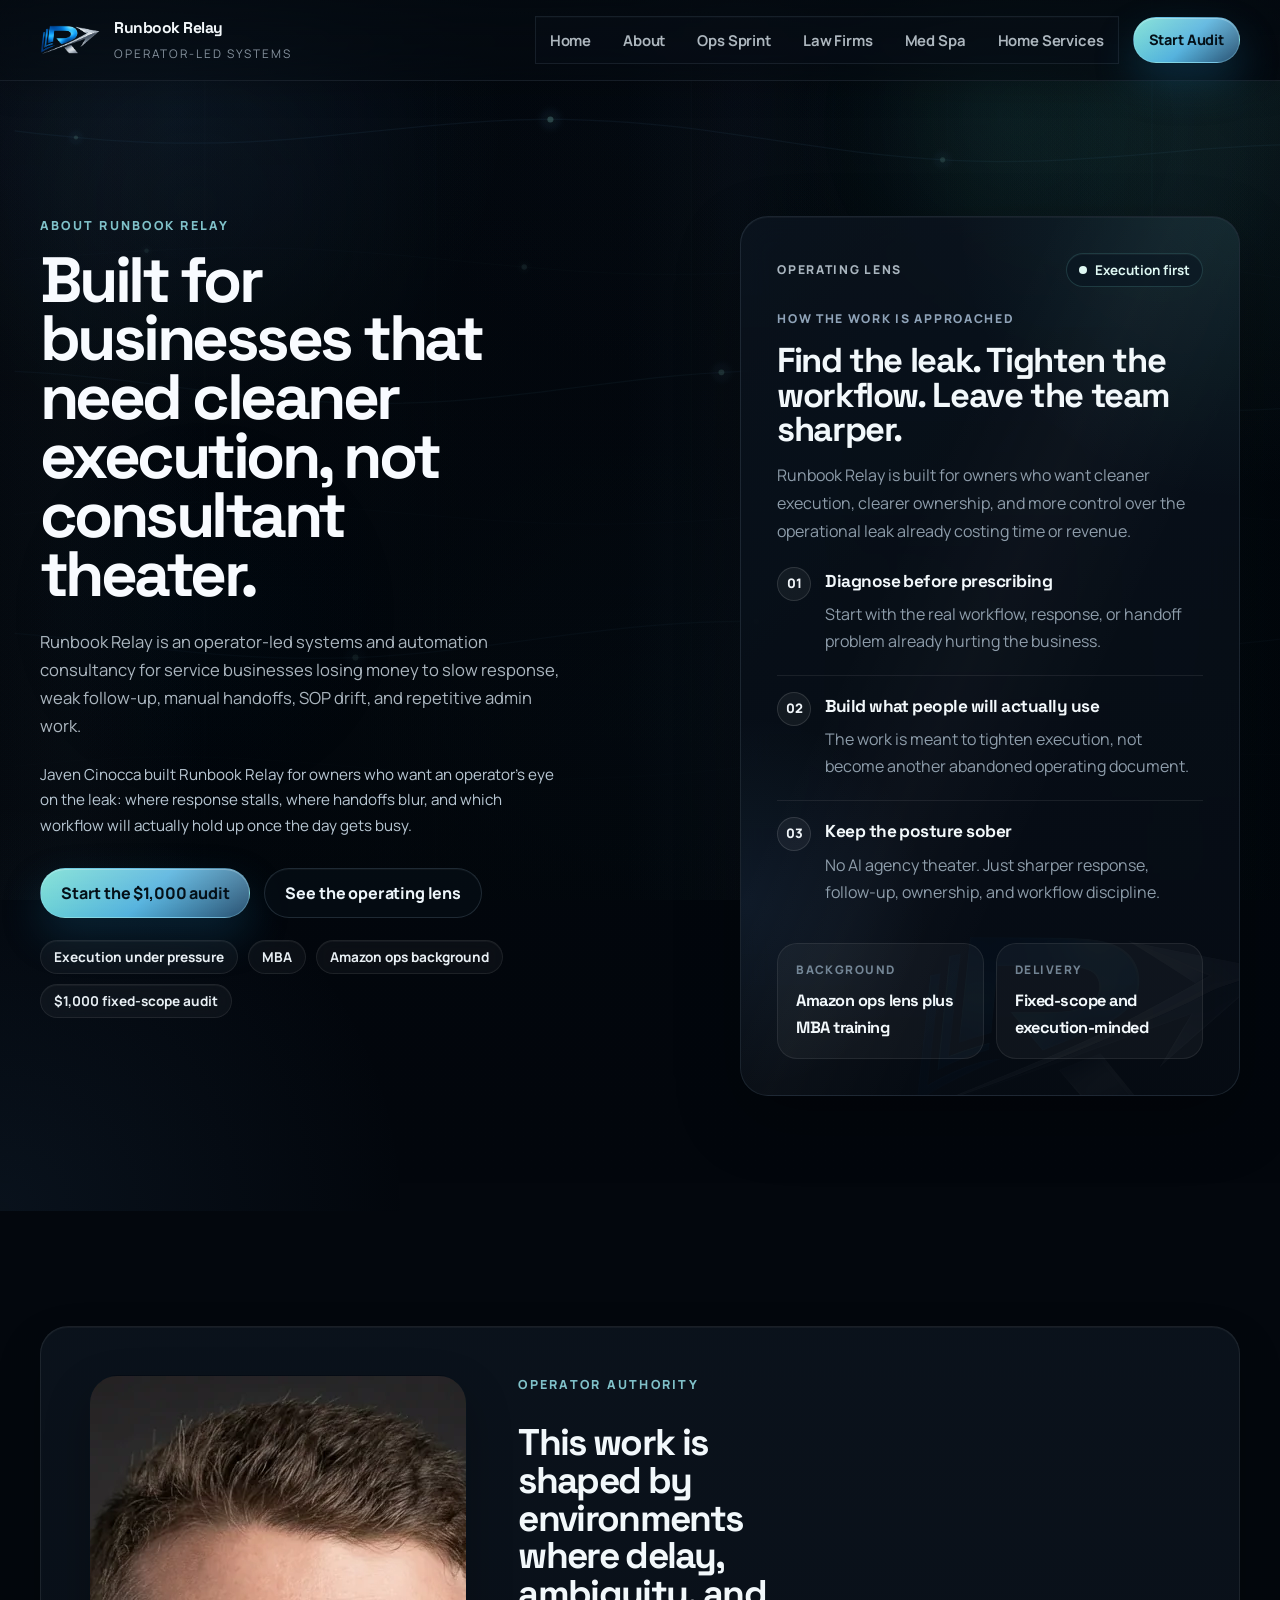
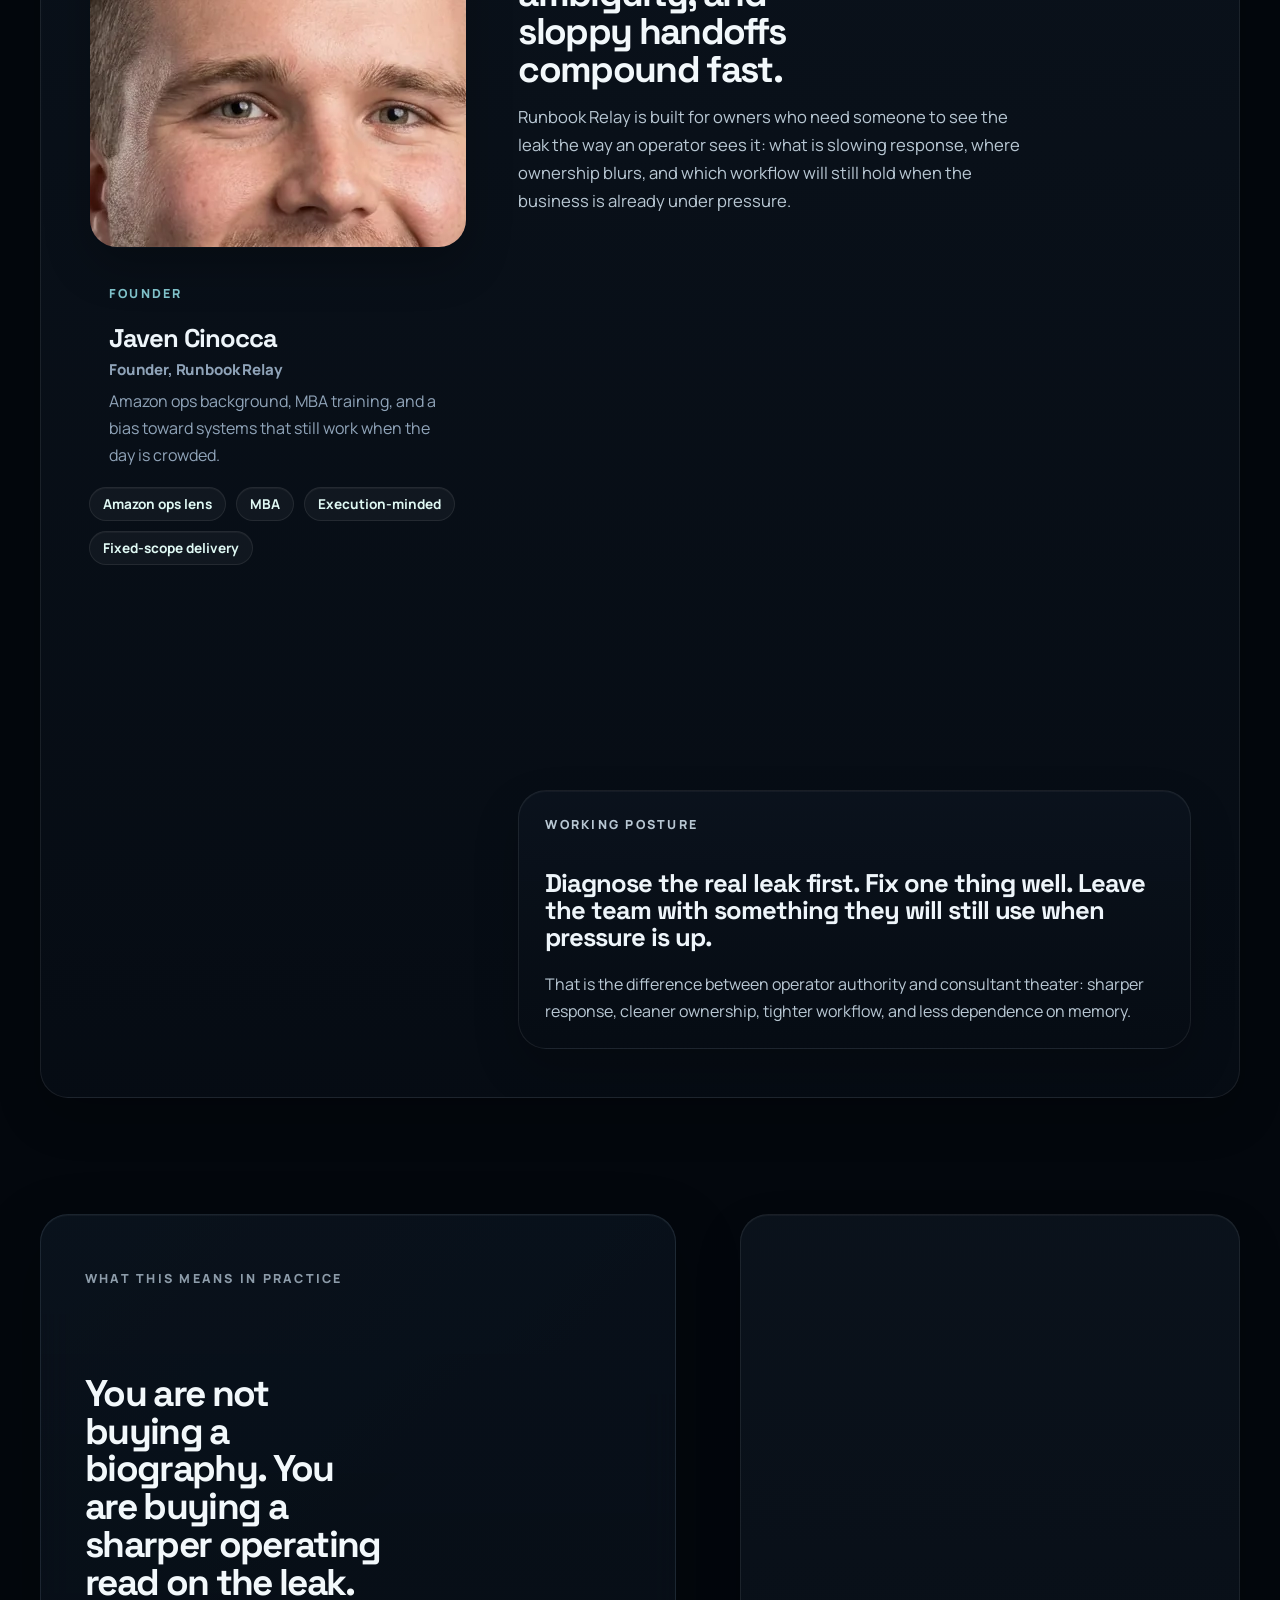
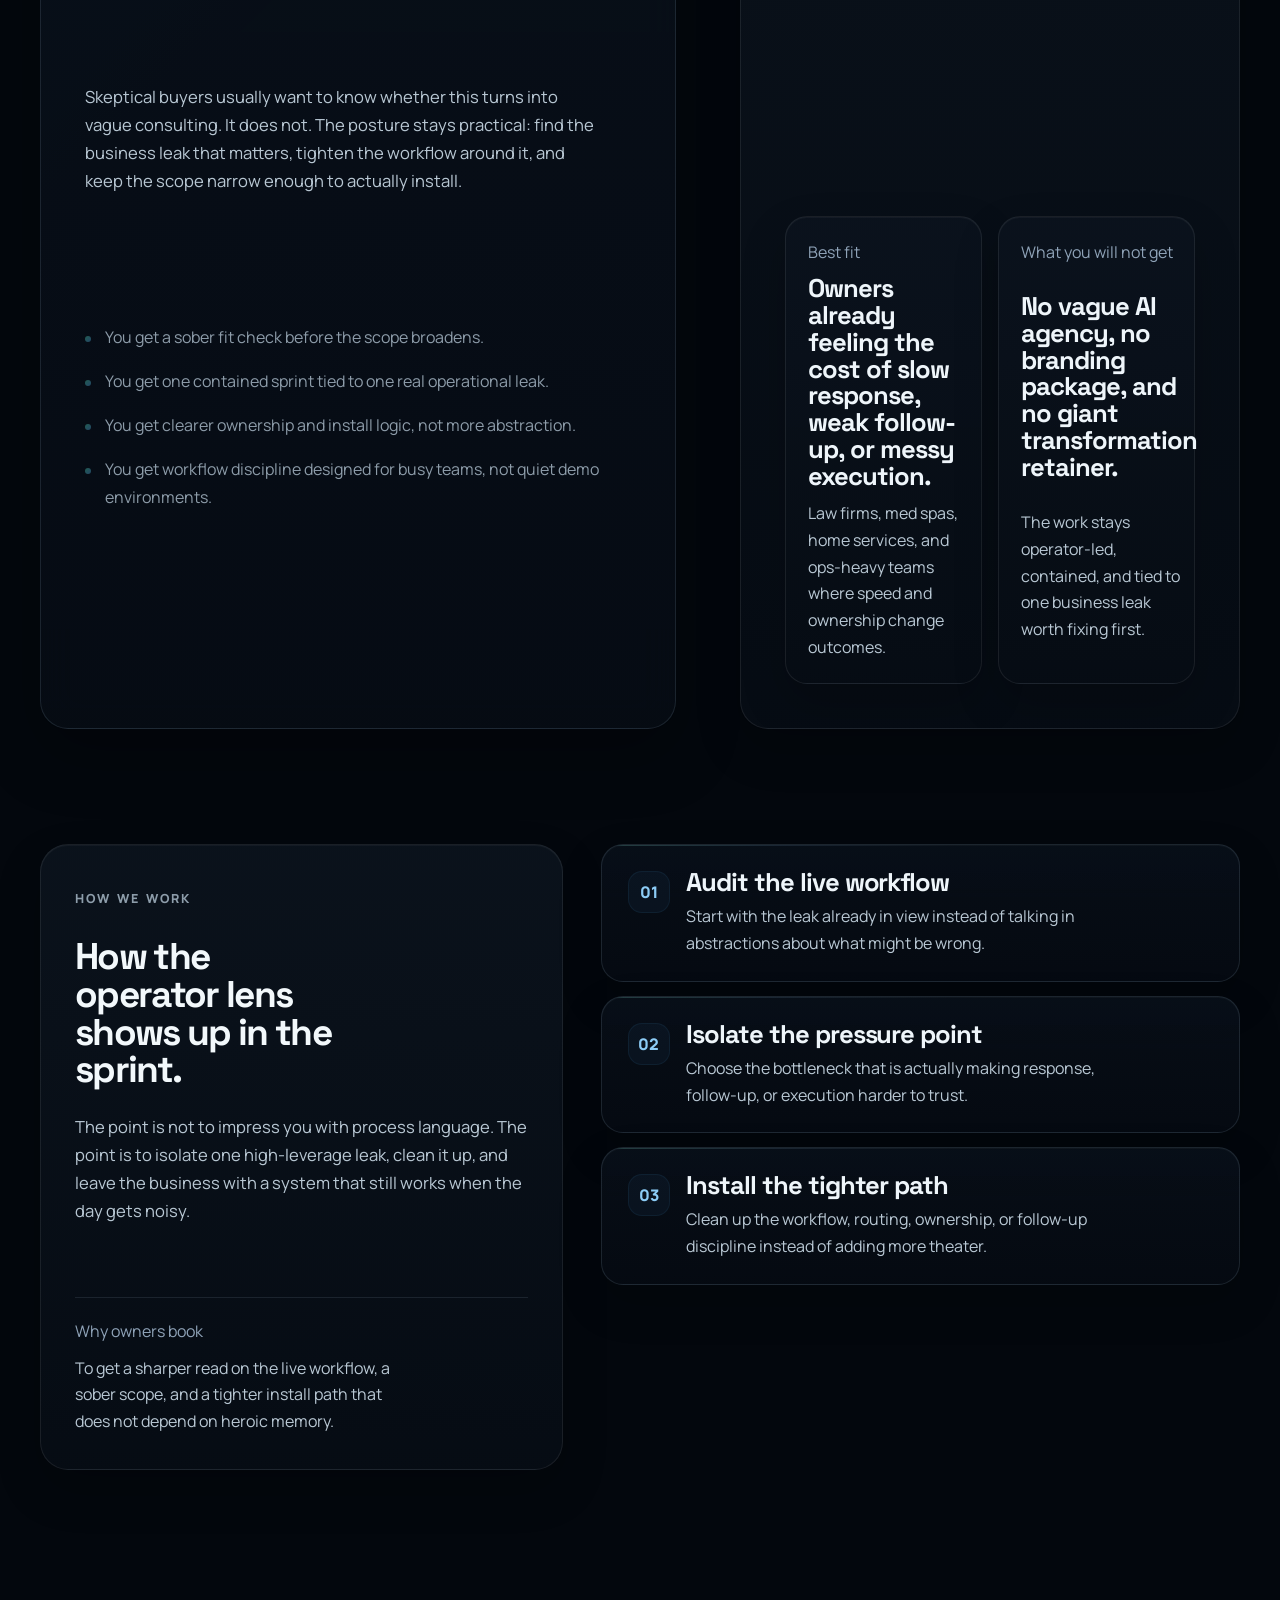
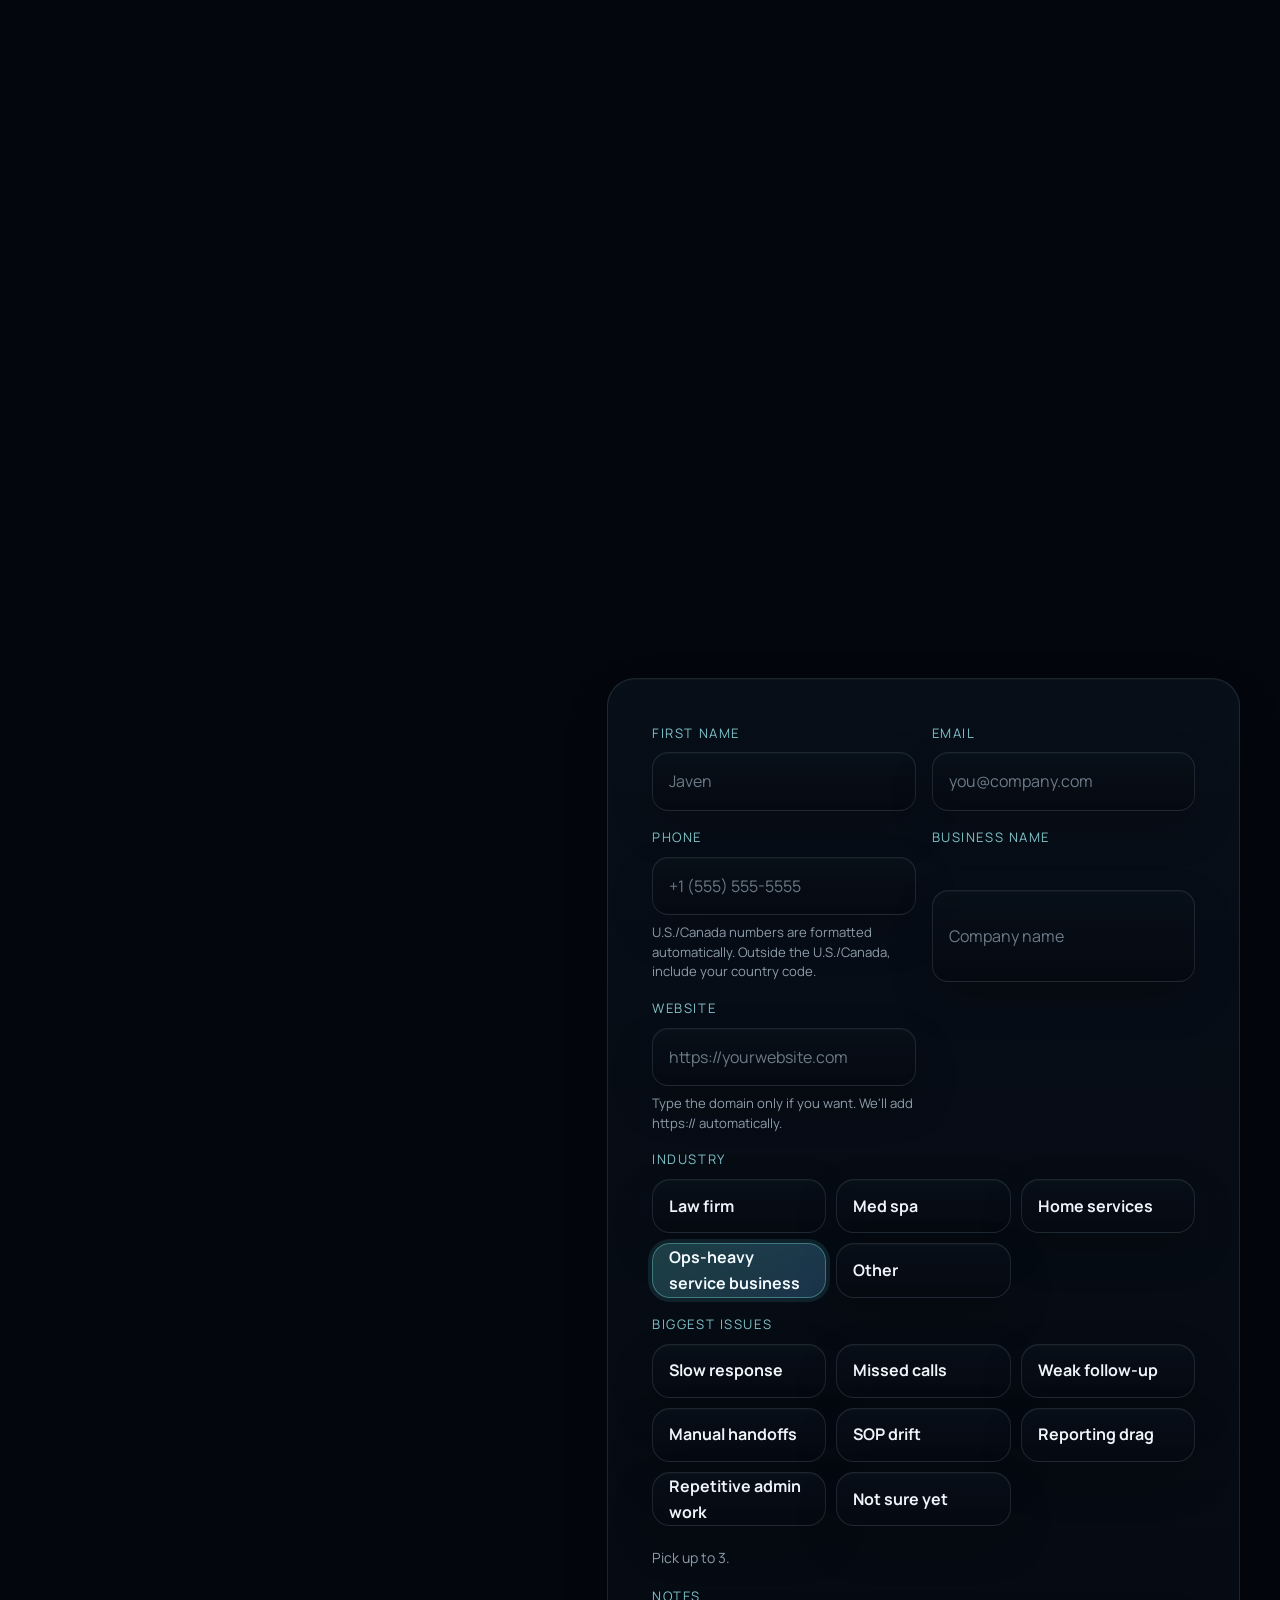
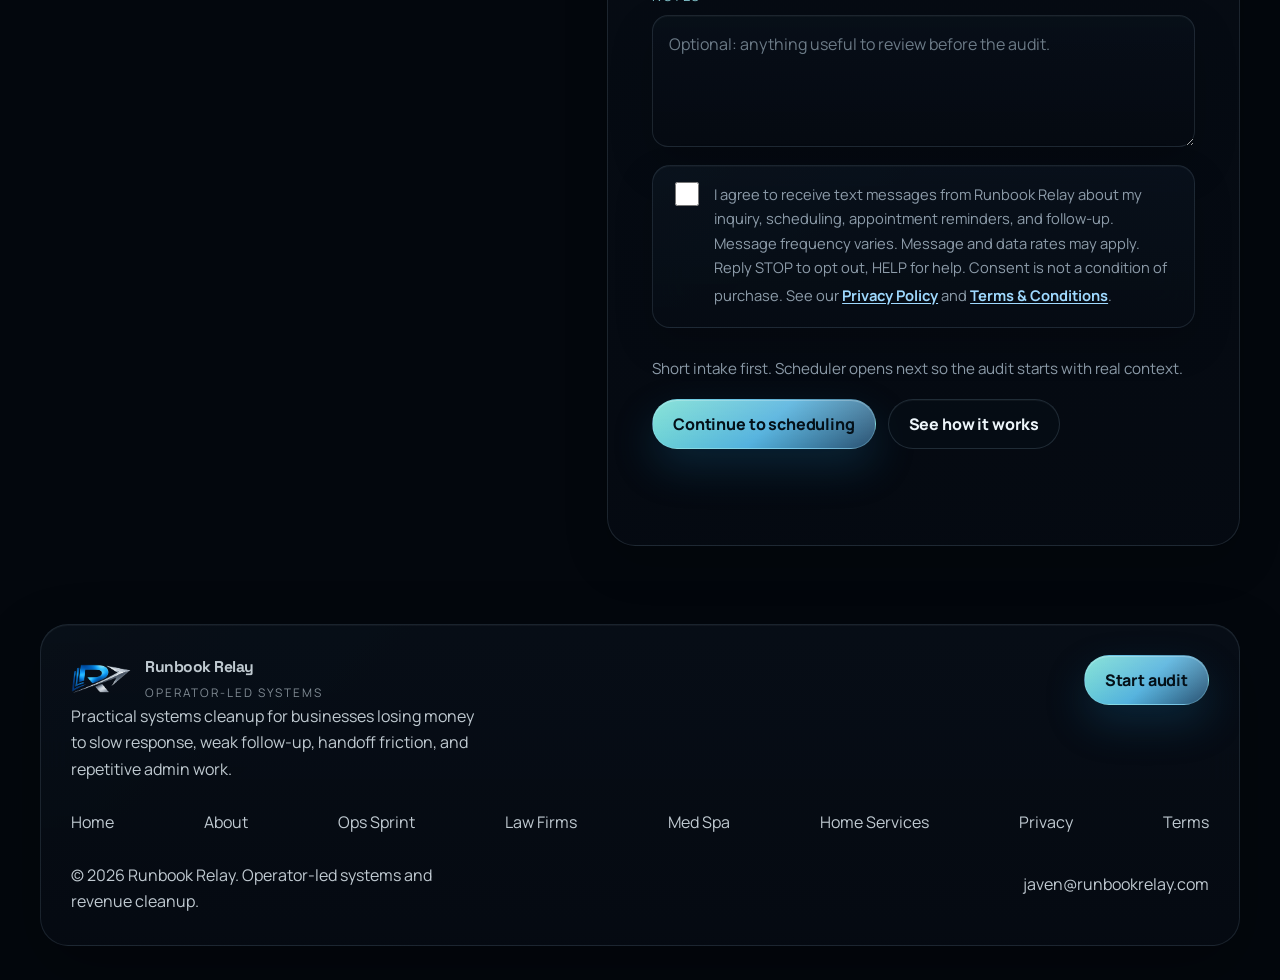
==== commit 63d9d846: "ship safe performance wins" ====
--- a/about/index.html
+++ b/about/index.html
@@ -29,7 +29,7 @@
     <link rel="preload" href="../assets/fonts/manrope-latin.woff2?v=20260409i" as="font" type="font/woff2" crossorigin />
     <link rel="preload" href="../assets/fonts/space-grotesk-latin.woff2?v=20260409i" as="font" type="font/woff2" crossorigin />
     <link rel="canonical" href="https://runbookrelay.com/about/" />
-    <link rel="stylesheet" href="../assets/styles.css?v=20260411s" />
+    <link rel="stylesheet" href="../assets/styles.css?v=20260411t" />
     <script>
       window.RUNBOOK_RELAY_CONFIG = {
         siteUrl: "https://runbookrelay.com",
@@ -48,7 +48,7 @@
       };
     </script>
     <script src="../assets/analytics.js?v=20260409i" defer></script>
-    <script src="../assets/app.js?v=20260411g" defer></script>
+    <script src="../assets/app.js?v=20260411h" defer></script>
   </head>
   <body class="route-about">
     <header class="site-header" data-site-header>
@@ -168,9 +168,13 @@
               <aside class="about-founder-media">
                 <figure class="founder-visual about-founder-portrait">
                   <img
-                    src="../assets/founder-javen-cinocca.jpg"
+                    src="../assets/founder-javen-cinocca.webp"
                     alt="Portrait of Javen Cinocca, founder of Runbook Relay"
                     loading="lazy"
+                    decoding="async"
+                    fetchpriority="low"
+                    width="1024"
+                    height="1024"
                   />
                 </figure>
                 <div class="about-founder-identity">
--- a/assets/styles.css
+++ b/assets/styles.css
@@ -205,12 +205,22 @@
   width: 60px;
   height: 32px;
   flex: 0 0 auto;
-  background: url("./runbook-relay-brand-mark.png?v=20260411a") center / contain no-repeat;
+  background:
+    image-set(
+      url("./runbook-relay-brand-mark.webp?v=20260411b") type("image/webp"),
+      url("./runbook-relay-brand-mark.png?v=20260411a") type("image/png")
+    )
+    center / contain no-repeat;
 }
 
 .site-header.is-scrolled .brand-mark,
 .site-header.nav-open .brand-mark {
-  background: url("./runbook-relay-brand-mark.png?v=20260411a") center / contain no-repeat;
+  background:
+    image-set(
+      url("./runbook-relay-brand-mark.webp?v=20260411b") type("image/webp"),
+      url("./runbook-relay-brand-mark.png?v=20260411a") type("image/png")
+    )
+    center / contain no-repeat;
 }
 
 .brand-mark::before,
@@ -797,7 +807,12 @@
   width: min(74%, 420px);
   aspect-ratio: 1 / 0.72;
   pointer-events: none;
-  background: url("./runbook-relay-brand-mark.png?v=20260411a") center / contain no-repeat;
+  background:
+    image-set(
+      url("./runbook-relay-brand-mark.webp?v=20260411b") type("image/webp"),
+      url("./runbook-relay-brand-mark.png?v=20260411a") type("image/png")
+    )
+    center / contain no-repeat;
   opacity: 0.05;
   filter: blur(0.5px);
 }
@@ -4516,6 +4531,13 @@
   color: #8fe8de;
 }
 
+.route-proof-card.is-primary .proof-stat {
+  color: #ff646f;
+  text-shadow:
+    0 0 14px rgba(255, 70, 70, 0.22),
+    0 0 26px rgba(255, 70, 70, 0.14);
+}
+
 .route-home .proof-card-home.is-alert .proof-label {
   color: rgba(255, 204, 204, 0.72);
 }
@@ -4593,6 +4615,173 @@
   color: #ffd8dc;
 }
 
+.home-systems-proof .systems-kpi.is-alert {
+  position: relative;
+  overflow: visible;
+  border-color: rgba(255, 86, 86, 0.24);
+  background:
+    linear-gradient(180deg, rgba(18, 11, 15, 0.94), rgba(10, 7, 11, 1)),
+    linear-gradient(180deg, rgba(255, 82, 82, 0.08), rgba(255, 82, 82, 0.015));
+  box-shadow:
+    0 18px 44px rgba(0, 0, 0, 0.18),
+    inset 0 1px 0 rgba(255, 255, 255, 0.03),
+    inset 0 0 0 1px rgba(255, 86, 86, 0.06);
+}
+
+.home-systems-proof .systems-kpi.is-alert::before,
+.home-systems-proof .systems-kpi.is-alert::after {
+  content: "";
+  position: absolute;
+  inset: 0;
+  pointer-events: none;
+  border-radius: 20px;
+}
+
+.home-systems-proof .systems-kpi.is-alert::before {
+  border: 1px solid rgba(255, 96, 96, 0.24);
+  background:
+    radial-gradient(circle at 26% 22%, rgba(255, 88, 88, 0.14), transparent 46%),
+    linear-gradient(180deg, rgba(255, 87, 87, 0.08), rgba(255, 87, 87, 0));
+  box-shadow:
+    inset 0 0 0 1px rgba(255, 122, 122, 0.06),
+    0 0 20px rgba(255, 62, 62, 0.12);
+}
+
+.home-systems-proof .systems-kpi.is-alert::after {
+  inset: -8px;
+  border: 1px solid rgba(255, 100, 100, 0.16);
+  border-radius: 26px;
+  box-shadow:
+    0 0 0 1px rgba(255, 70, 70, 0.05),
+    0 0 26px rgba(255, 58, 58, 0.16);
+  animation: proofAlarmPulse 2.3s ease-out infinite;
+}
+
+.home-systems-proof .systems-kpi.is-alert span,
+.home-systems-proof .systems-kpi.is-alert .proof-source {
+  color: #ffb1b7;
+}
+
+.home-systems-proof .systems-kpi.is-alert strong {
+  color: #ff646f;
+  text-shadow:
+    0 0 12px rgba(255, 70, 70, 0.22),
+    0 0 24px rgba(255, 70, 70, 0.14);
+}
+
+.home-systems-proof .systems-kpi.is-alert p {
+  color: rgba(233, 219, 223, 0.82);
+}
+
+.home-systems-proof .systems-kpi.is-alert .proof-source {
+  border-top-color: rgba(255, 118, 118, 0.18);
+}
+
+.home-systems-proof .systems-kpi.is-alert .proof-source:hover {
+  color: #ffd8dc;
+}
+
+.route-proof-card {
+  position: relative;
+  overflow: visible;
+  border-color: rgba(255, 86, 86, 0.24);
+  background:
+    linear-gradient(180deg, rgba(18, 11, 15, 0.96), rgba(10, 7, 11, 1)),
+    linear-gradient(180deg, rgba(255, 82, 82, 0.08), rgba(255, 82, 82, 0.015));
+  box-shadow:
+    0 18px 44px rgba(0, 0, 0, 0.2),
+    inset 0 1px 0 rgba(255, 255, 255, 0.03),
+    inset 0 0 0 1px rgba(255, 86, 86, 0.06);
+}
+
+.route-proof-card:hover,
+.route-proof-card:focus-within {
+  border-color: rgba(255, 104, 104, 0.34);
+  background:
+    linear-gradient(180deg, rgba(22, 12, 17, 0.98), rgba(10, 7, 11, 1)),
+    linear-gradient(180deg, rgba(255, 82, 82, 0.14), rgba(255, 82, 82, 0.02));
+  box-shadow:
+    0 28px 58px rgba(0, 0, 0, 0.24),
+    inset 0 1px 0 rgba(255, 255, 255, 0.04),
+    0 0 30px rgba(255, 66, 66, 0.12);
+}
+
+.route-proof-card .proof-label {
+  color: rgba(255, 204, 204, 0.72);
+}
+
+.route-proof-card .proof-stat-lockup {
+  position: relative;
+  display: inline-grid;
+  gap: 8px;
+  width: fit-content;
+  max-width: 100%;
+  padding: 18px 22px 16px;
+  isolation: isolate;
+}
+
+.route-proof-card .proof-stat-lockup::before,
+.route-proof-card .proof-stat-lockup::after {
+  content: "";
+  position: absolute;
+  pointer-events: none;
+  border-radius: 24px;
+}
+
+.route-proof-card .proof-stat-lockup::before {
+  inset: 0;
+  border: 1px solid rgba(255, 96, 96, 0.3);
+  background:
+    radial-gradient(circle at 50% 50%, rgba(255, 88, 88, 0.16), transparent 68%),
+    linear-gradient(180deg, rgba(255, 87, 87, 0.1), rgba(255, 87, 87, 0));
+  box-shadow:
+    inset 0 0 0 1px rgba(255, 122, 122, 0.08),
+    0 0 24px rgba(255, 62, 62, 0.14);
+}
+
+.route-proof-card .proof-stat-lockup::after {
+  inset: -8px;
+  border: 1px solid rgba(255, 100, 100, 0.18);
+  box-shadow:
+    0 0 0 1px rgba(255, 70, 70, 0.06),
+    0 0 28px rgba(255, 58, 58, 0.18);
+  animation: proofAlarmPulse 2.3s ease-out infinite;
+}
+
+.route-proof-card .proof-stat,
+.route-proof-card .proof-emphasis {
+  position: relative;
+  z-index: 1;
+}
+
+.route-proof-card .proof-stat {
+  color: #ff646f;
+  text-shadow:
+    0 0 14px rgba(255, 70, 70, 0.22),
+    0 0 26px rgba(255, 70, 70, 0.14);
+}
+
+.route-proof-card .proof-emphasis {
+  color: #ffe1e1;
+}
+
+.route-proof-card .proof-copy {
+  color: rgba(233, 219, 223, 0.82);
+}
+
+.route-proof-card .proof-source {
+  color: #ffb1b7;
+  border-top-color: rgba(255, 118, 118, 0.18);
+}
+
+.route-proof-card .proof-source::after {
+  color: rgba(255, 165, 171, 0.72);
+}
+
+.route-proof-card .proof-source:hover {
+  color: #ffd8dc;
+}
+
 .proof-source,
 .route-inline-link,
 .route-card .route-link,
@@ -4600,6 +4789,66 @@
 .service-card .route-link,
 .route-home .proof-card-home .proof-source {
   color: #9ddaff;
+}
+
+.route-home .home-route-card .card-kicker {
+  color: rgba(191, 208, 224, 0.82);
+}
+
+.route-home .home-route-card p {
+  color: rgba(221, 231, 239, 0.88);
+}
+
+.route-home .home-route-card .list-tight li {
+  color: rgba(216, 227, 236, 0.9);
+}
+
+.route-home .home-route-card .list-tight li::before {
+  background: rgba(103, 206, 230, 0.7);
+  box-shadow: 0 0 10px rgba(77, 184, 212, 0.14);
+}
+
+.route-home .hero-lead,
+.route-home .hero-fit,
+.route-home .section-copy,
+.route-home .systems-summary p,
+.route-home .systems-rail-item p,
+.route-home .systems-kpi p,
+.route-home .proof-sidecar-copy,
+.route-home .proof-sidecar-metric p,
+.route-home .proof-copy,
+.route-home .proof-caption,
+.route-home .home-diagnosis-card p,
+.route-home .home-step p,
+.route-home .home-founder-point p,
+.route-home .list li,
+.route-home .list-tight li,
+.route-home .micro-copy {
+  color: rgba(223, 232, 240, 0.9);
+}
+
+.route-home .systems-caption,
+.route-home .proof-sidecar-label,
+.route-home .proof-sidecar-metric span,
+.route-home .home-result-card span,
+.route-home .home-diagnosis-card .card-kicker,
+.route-home .home-founder-point .card-kicker {
+  color: rgba(192, 208, 223, 0.84);
+}
+
+.route-home .proof-caption-strong,
+.route-home .home-journey-panel .card-title,
+.route-home .home-diagnosis-card .card-title,
+.route-home .home-founder-point .card-title {
+  color: #f5fbff;
+}
+
+.route-home .systems-kpi span {
+  color: rgba(255, 191, 197, 0.82);
+}
+
+.route-home .systems-kpi:not(.is-alert) span {
+  color: rgba(192, 208, 223, 0.84);
 }
 
 .proof-source:hover,
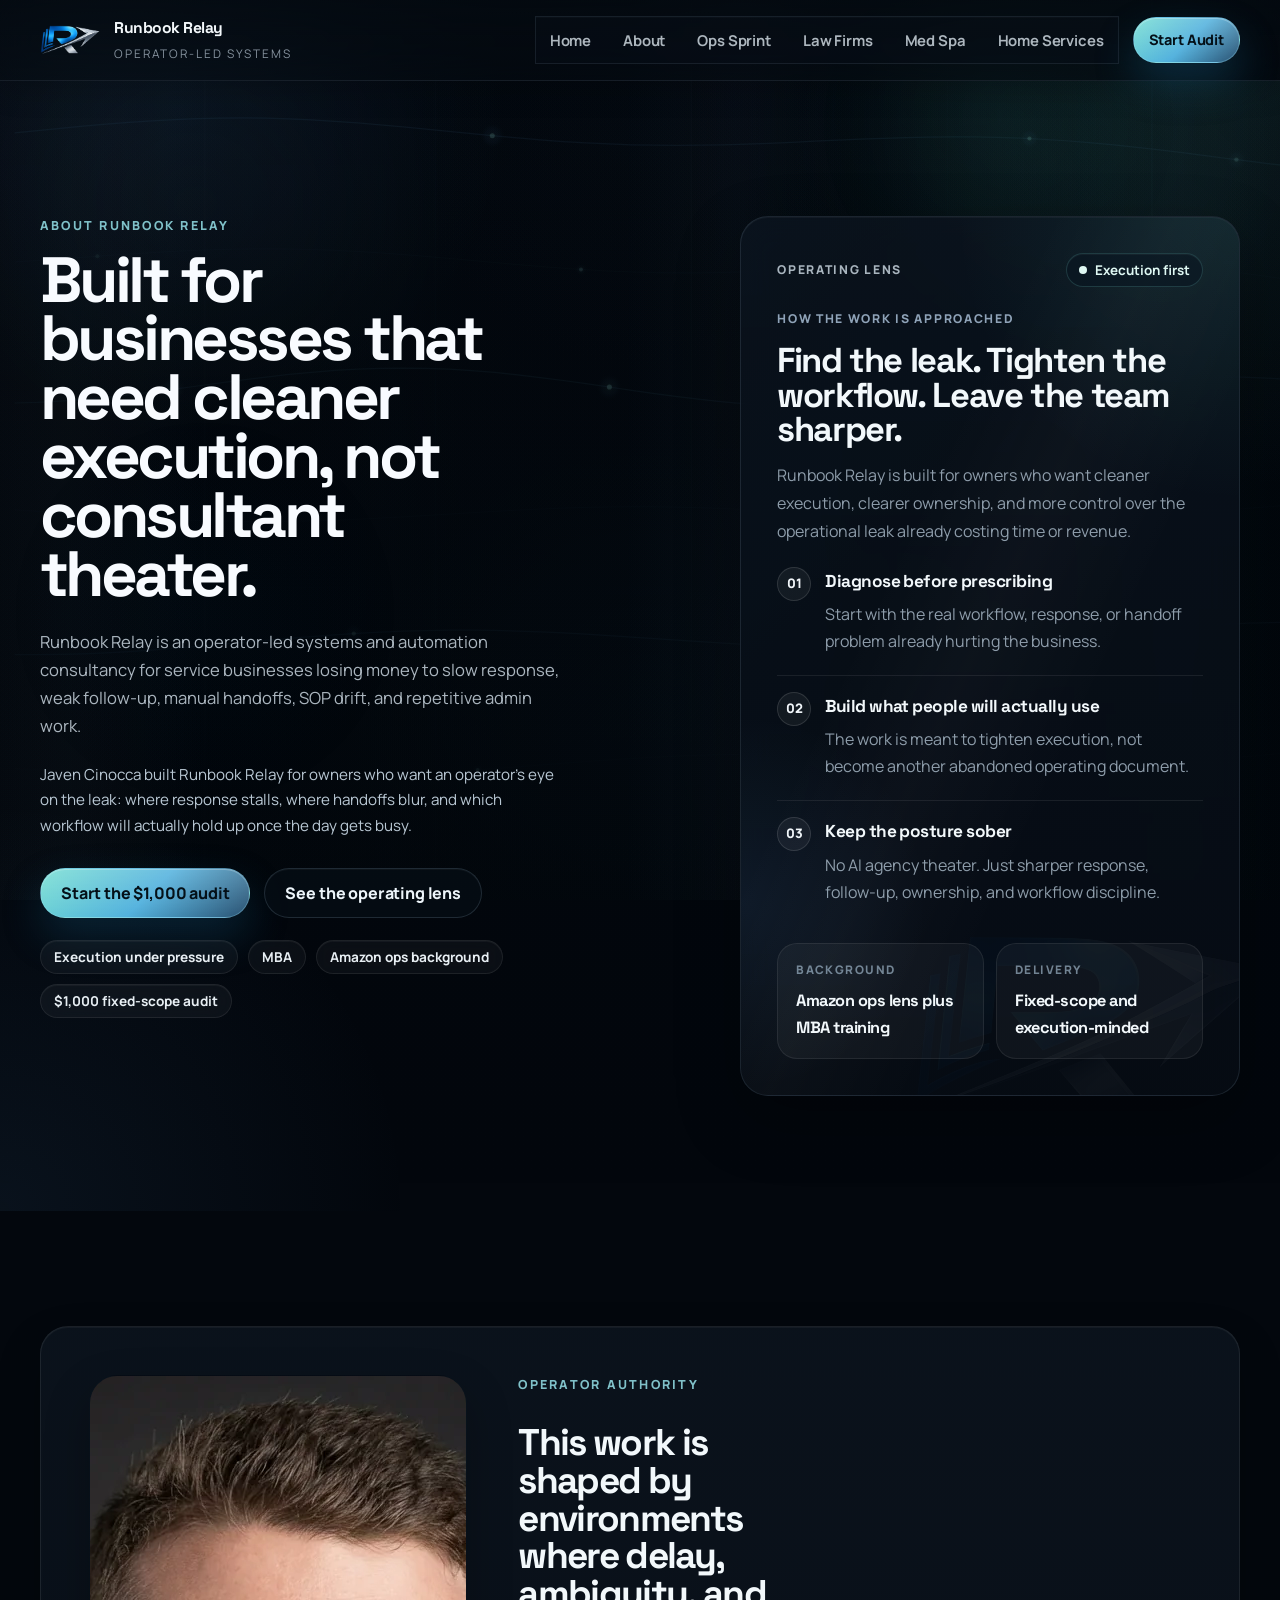
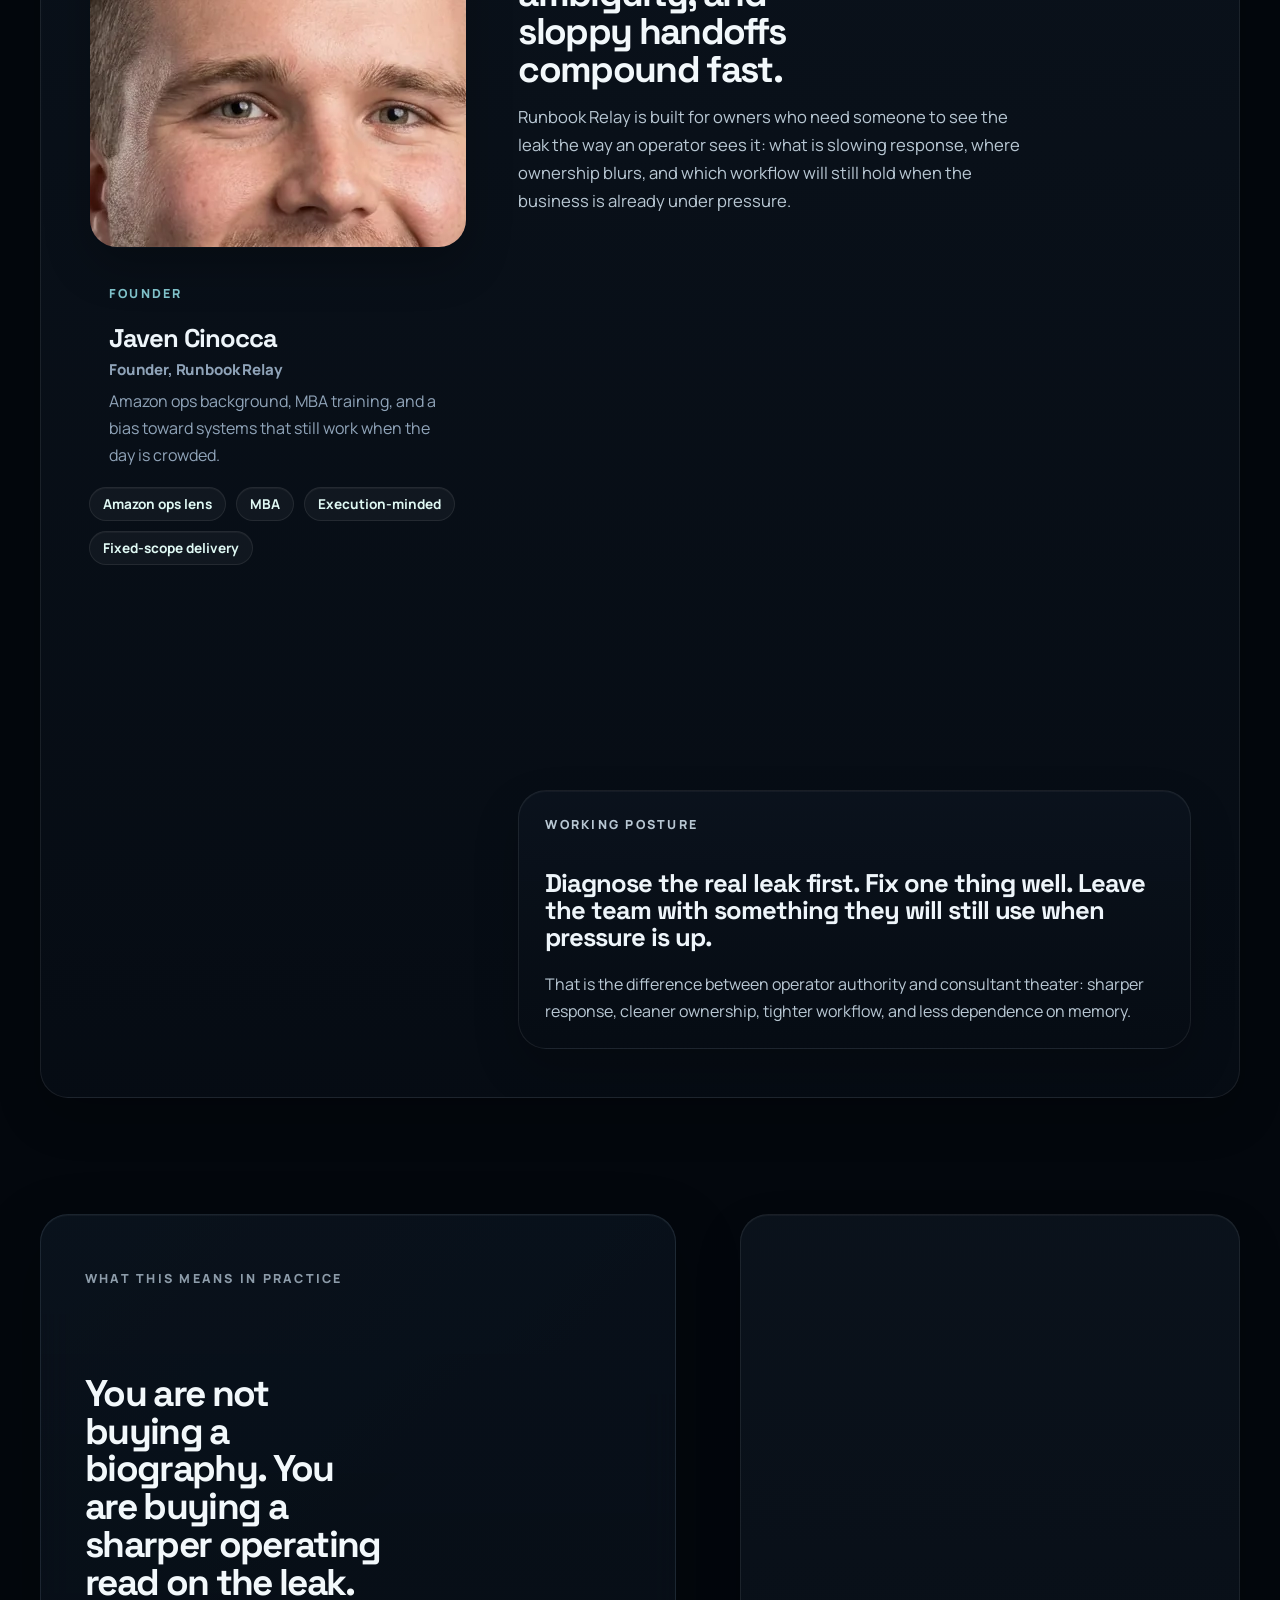
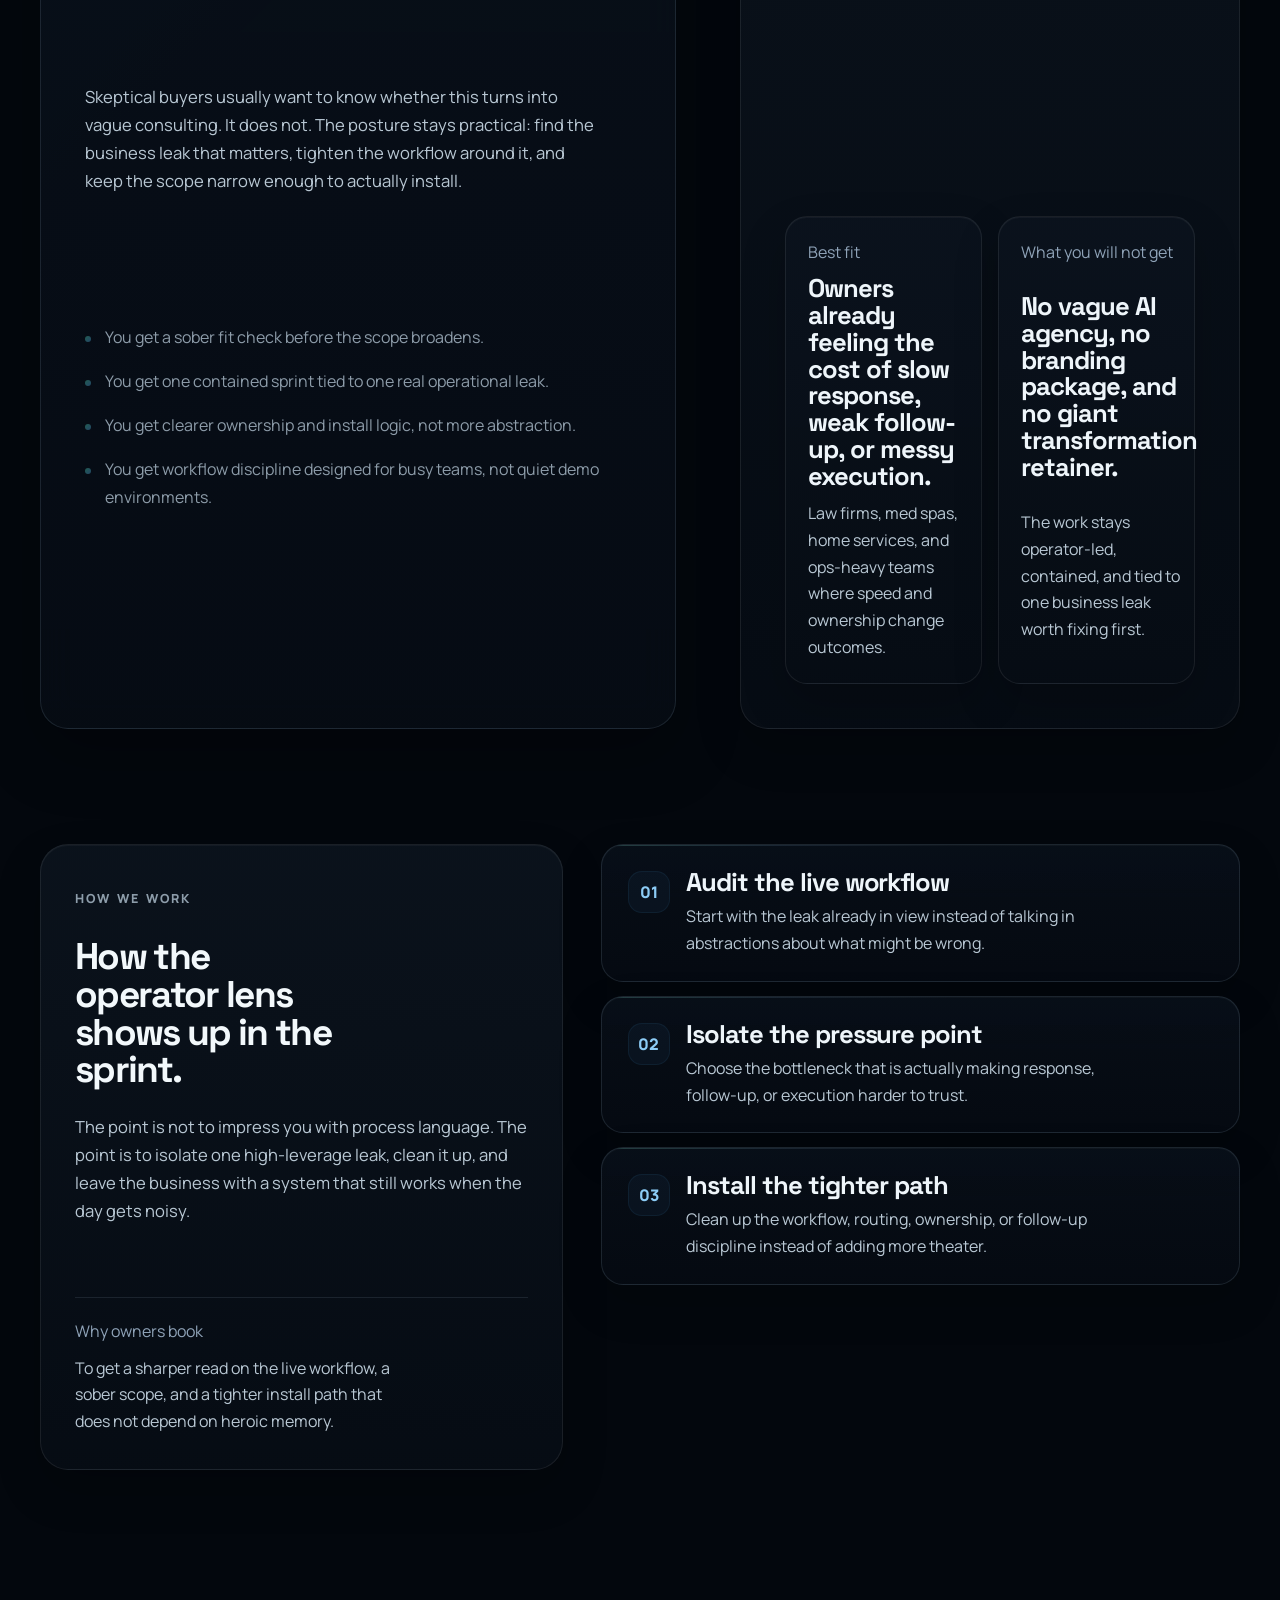
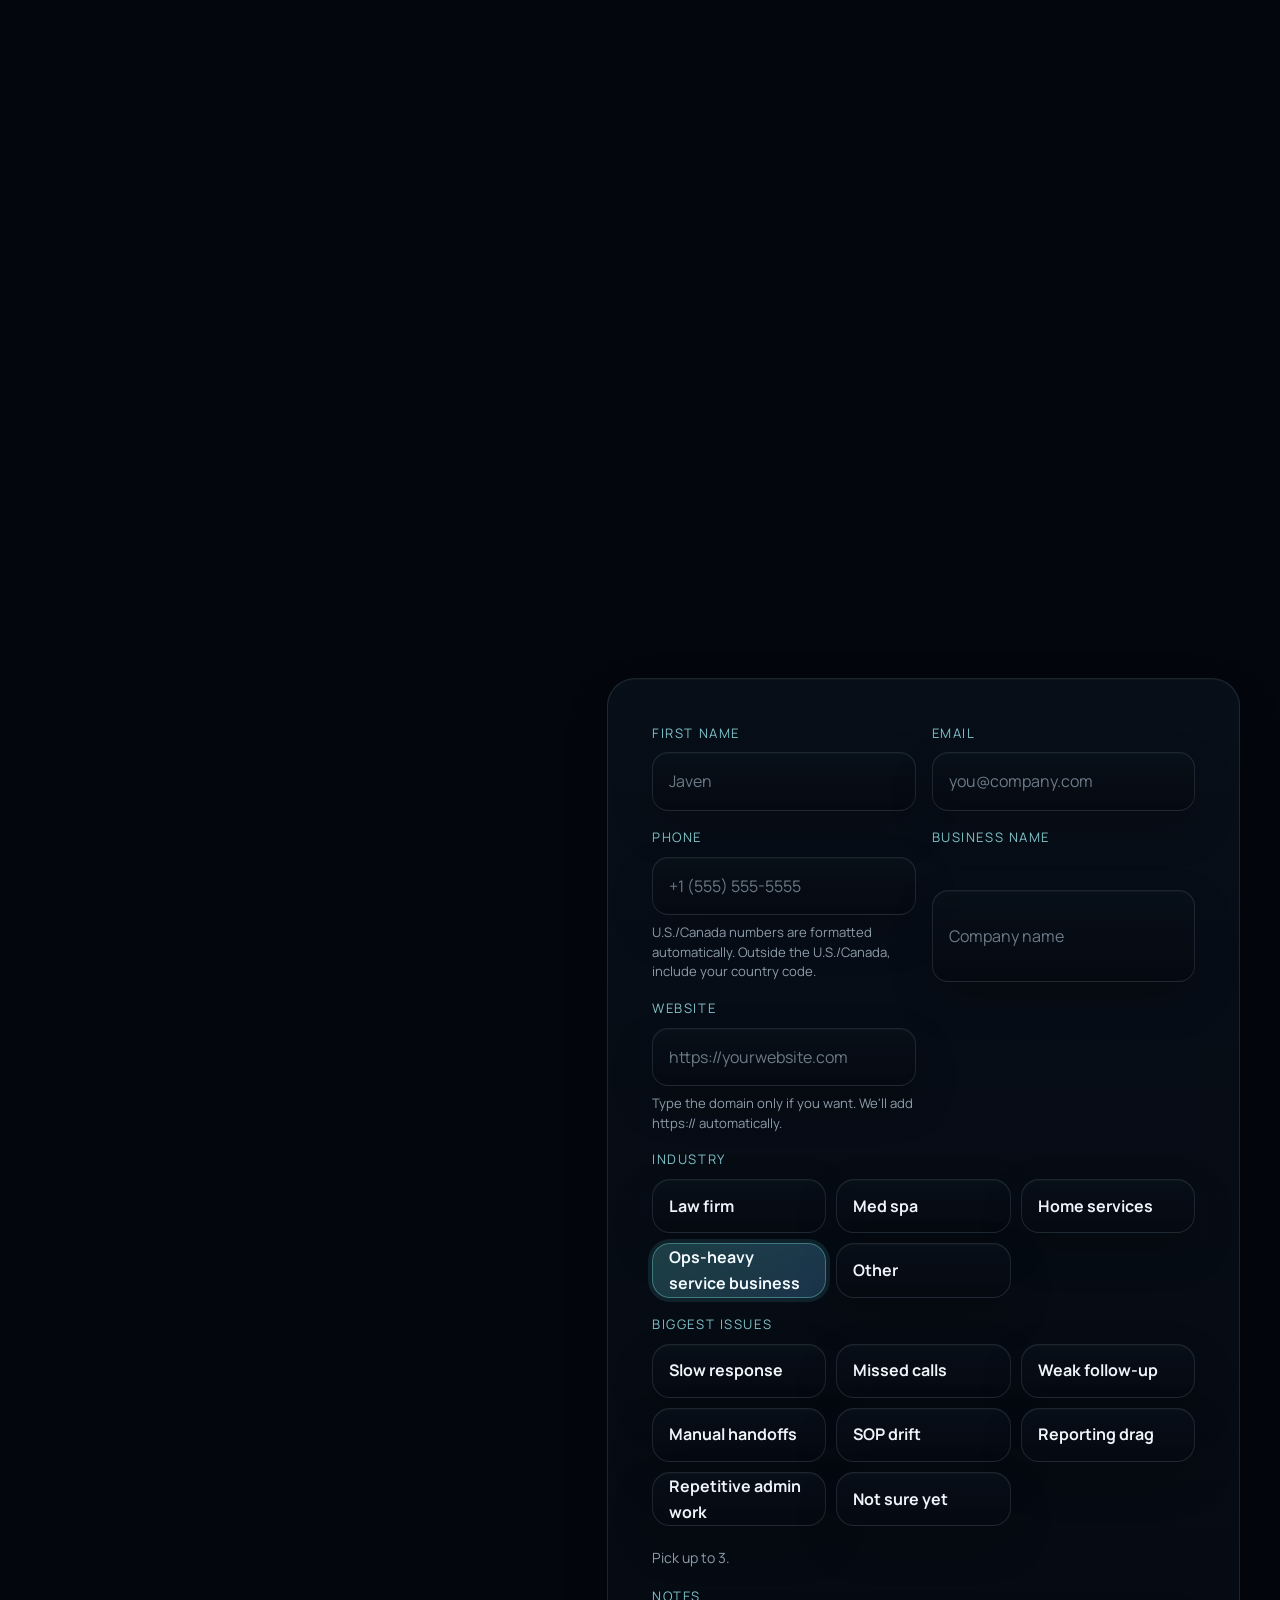
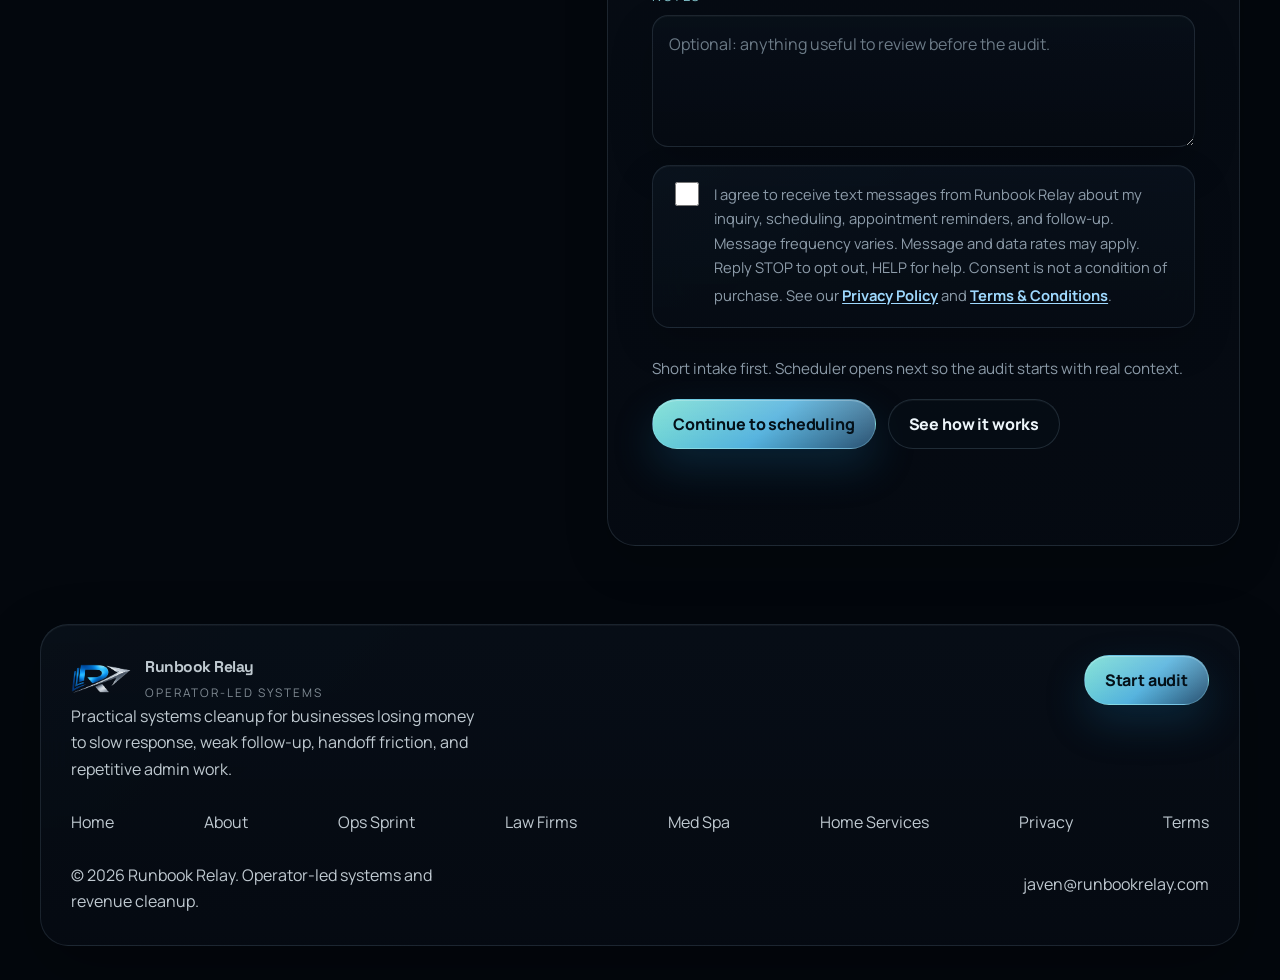
==== commit 32a72dfb: "fix route stat card alert shell" ====
--- a/about/index.html
+++ b/about/index.html
@@ -29,7 +29,7 @@
     <link rel="preload" href="../assets/fonts/manrope-latin.woff2?v=20260409i" as="font" type="font/woff2" crossorigin />
     <link rel="preload" href="../assets/fonts/space-grotesk-latin.woff2?v=20260409i" as="font" type="font/woff2" crossorigin />
     <link rel="canonical" href="https://runbookrelay.com/about/" />
-    <link rel="stylesheet" href="../assets/styles.css?v=20260411t" />
+    <link rel="stylesheet" href="../assets/styles.css?v=20260411u" />
     <script>
       window.RUNBOOK_RELAY_CONFIG = {
         siteUrl: "https://runbookrelay.com",
--- a/assets/styles.css
+++ b/assets/styles.css
@@ -4694,8 +4694,31 @@
     inset 0 0 0 1px rgba(255, 86, 86, 0.06);
 }
 
+.route-proof-card.is-primary {
+  border-color: rgba(255, 86, 86, 0.24);
+  background:
+    linear-gradient(180deg, rgba(18, 11, 15, 0.96), rgba(10, 7, 11, 1)),
+    linear-gradient(180deg, rgba(255, 82, 82, 0.08), rgba(255, 82, 82, 0.015));
+  box-shadow:
+    0 18px 44px rgba(0, 0, 0, 0.2),
+    inset 0 1px 0 rgba(255, 255, 255, 0.03),
+    inset 0 0 0 1px rgba(255, 86, 86, 0.06);
+}
+
 .route-proof-card:hover,
 .route-proof-card:focus-within {
+  border-color: rgba(255, 104, 104, 0.34);
+  background:
+    linear-gradient(180deg, rgba(22, 12, 17, 0.98), rgba(10, 7, 11, 1)),
+    linear-gradient(180deg, rgba(255, 82, 82, 0.14), rgba(255, 82, 82, 0.02));
+  box-shadow:
+    0 28px 58px rgba(0, 0, 0, 0.24),
+    inset 0 1px 0 rgba(255, 255, 255, 0.04),
+    0 0 30px rgba(255, 66, 66, 0.12);
+}
+
+.route-proof-card.is-primary:hover,
+.route-proof-card.is-primary:focus-within {
   border-color: rgba(255, 104, 104, 0.34);
   background:
     linear-gradient(180deg, rgba(22, 12, 17, 0.98), rgba(10, 7, 11, 1)),
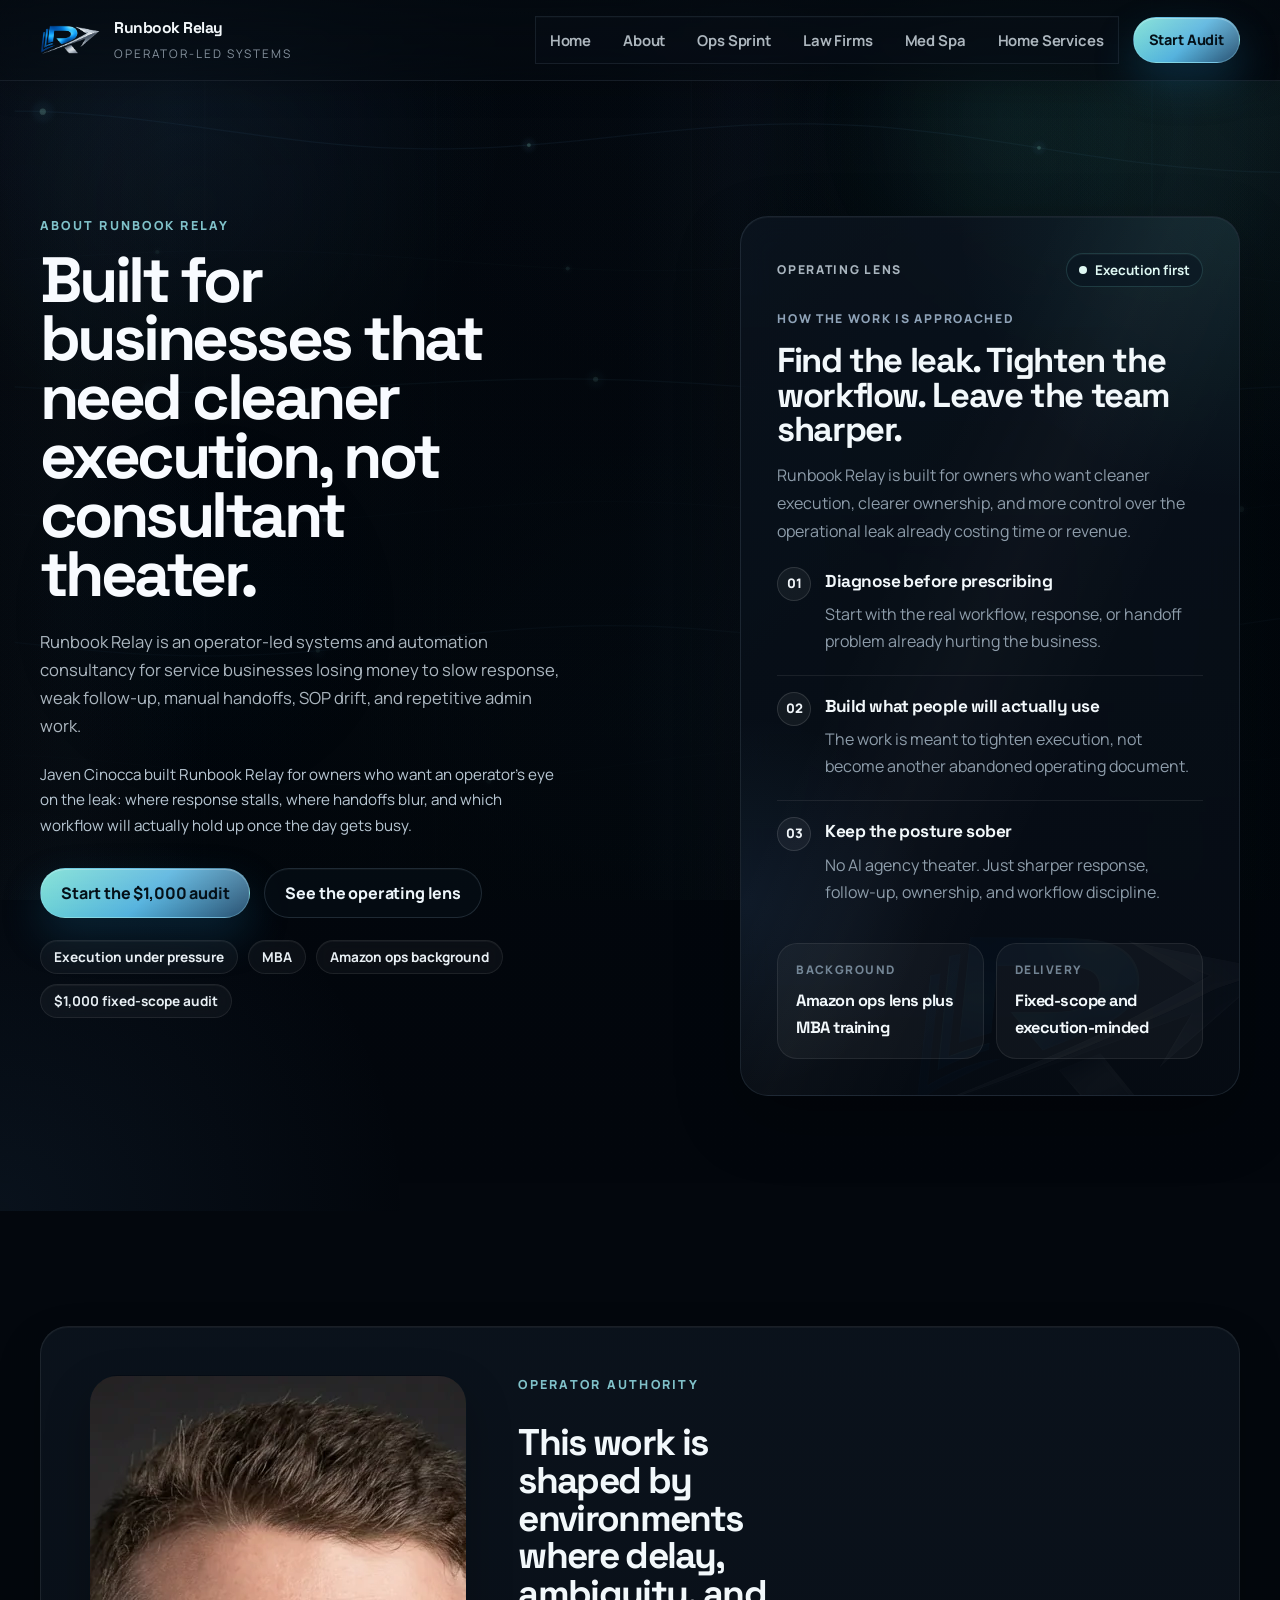
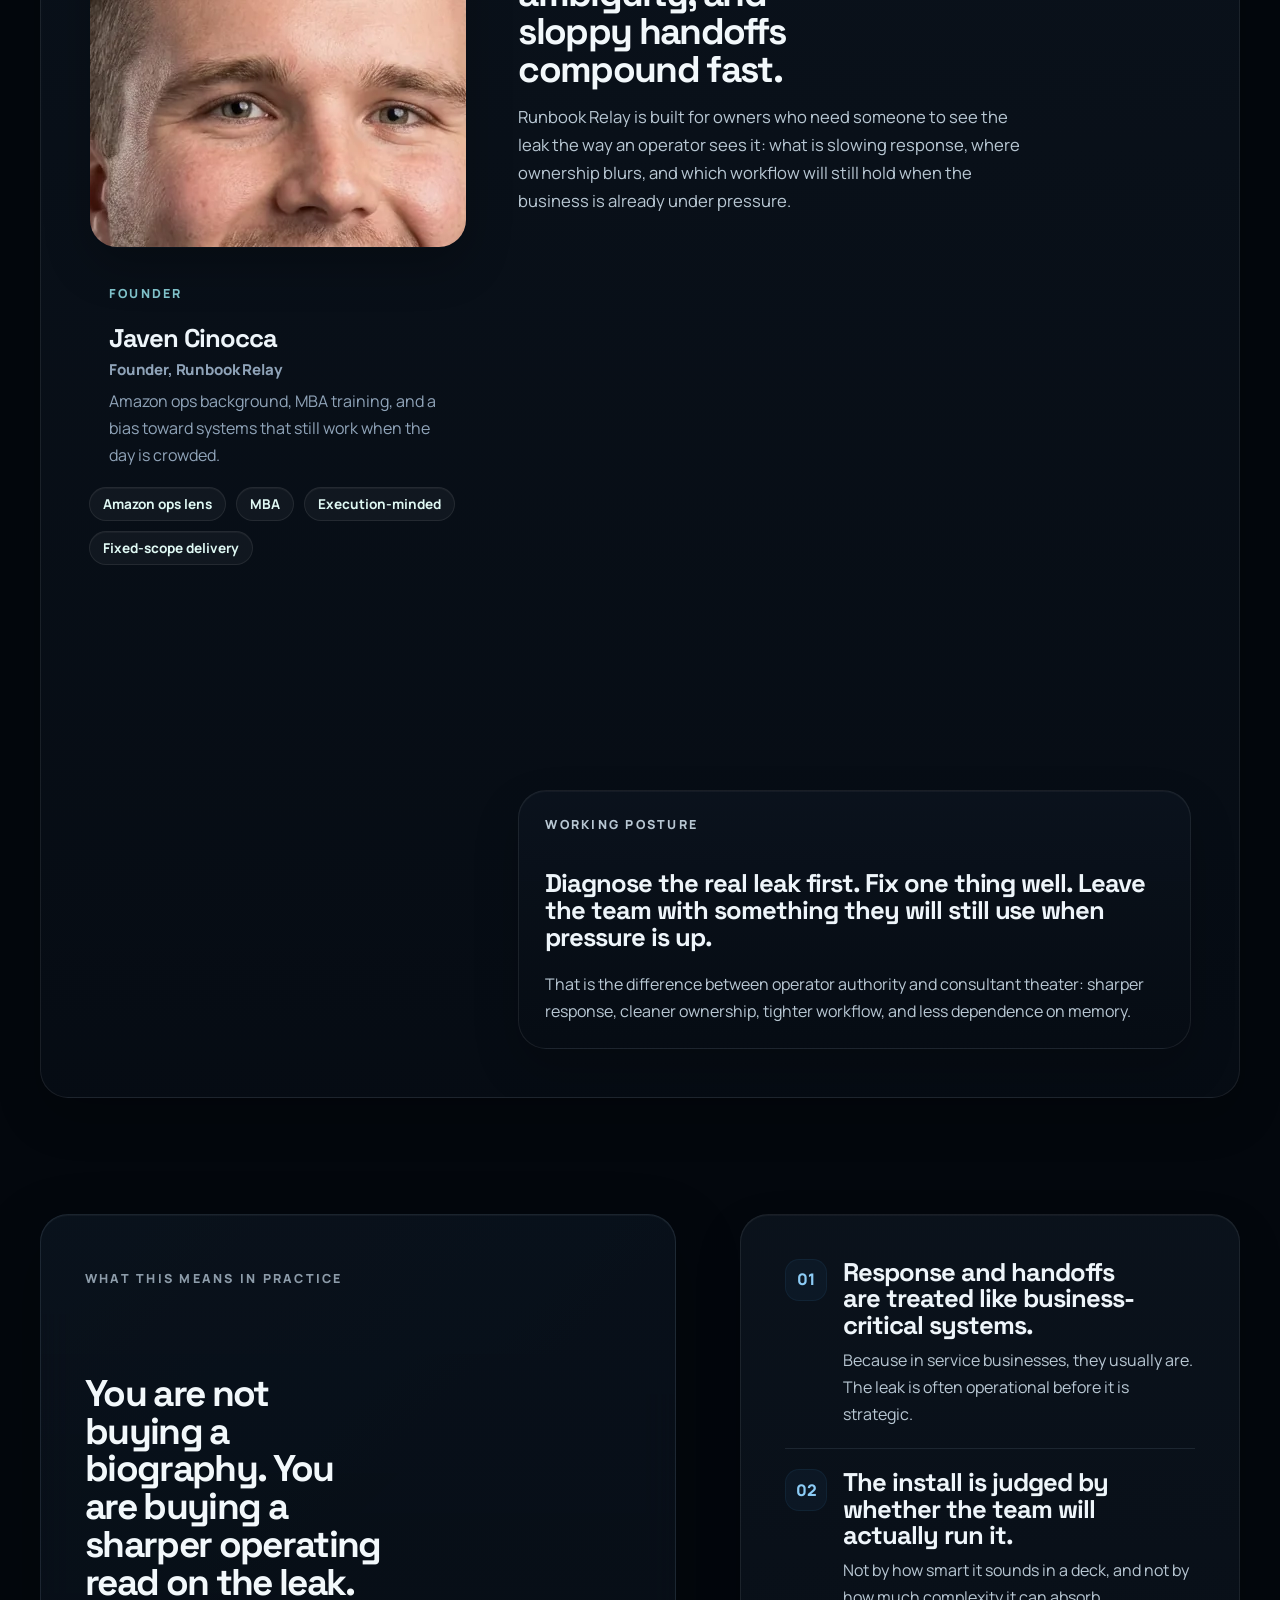
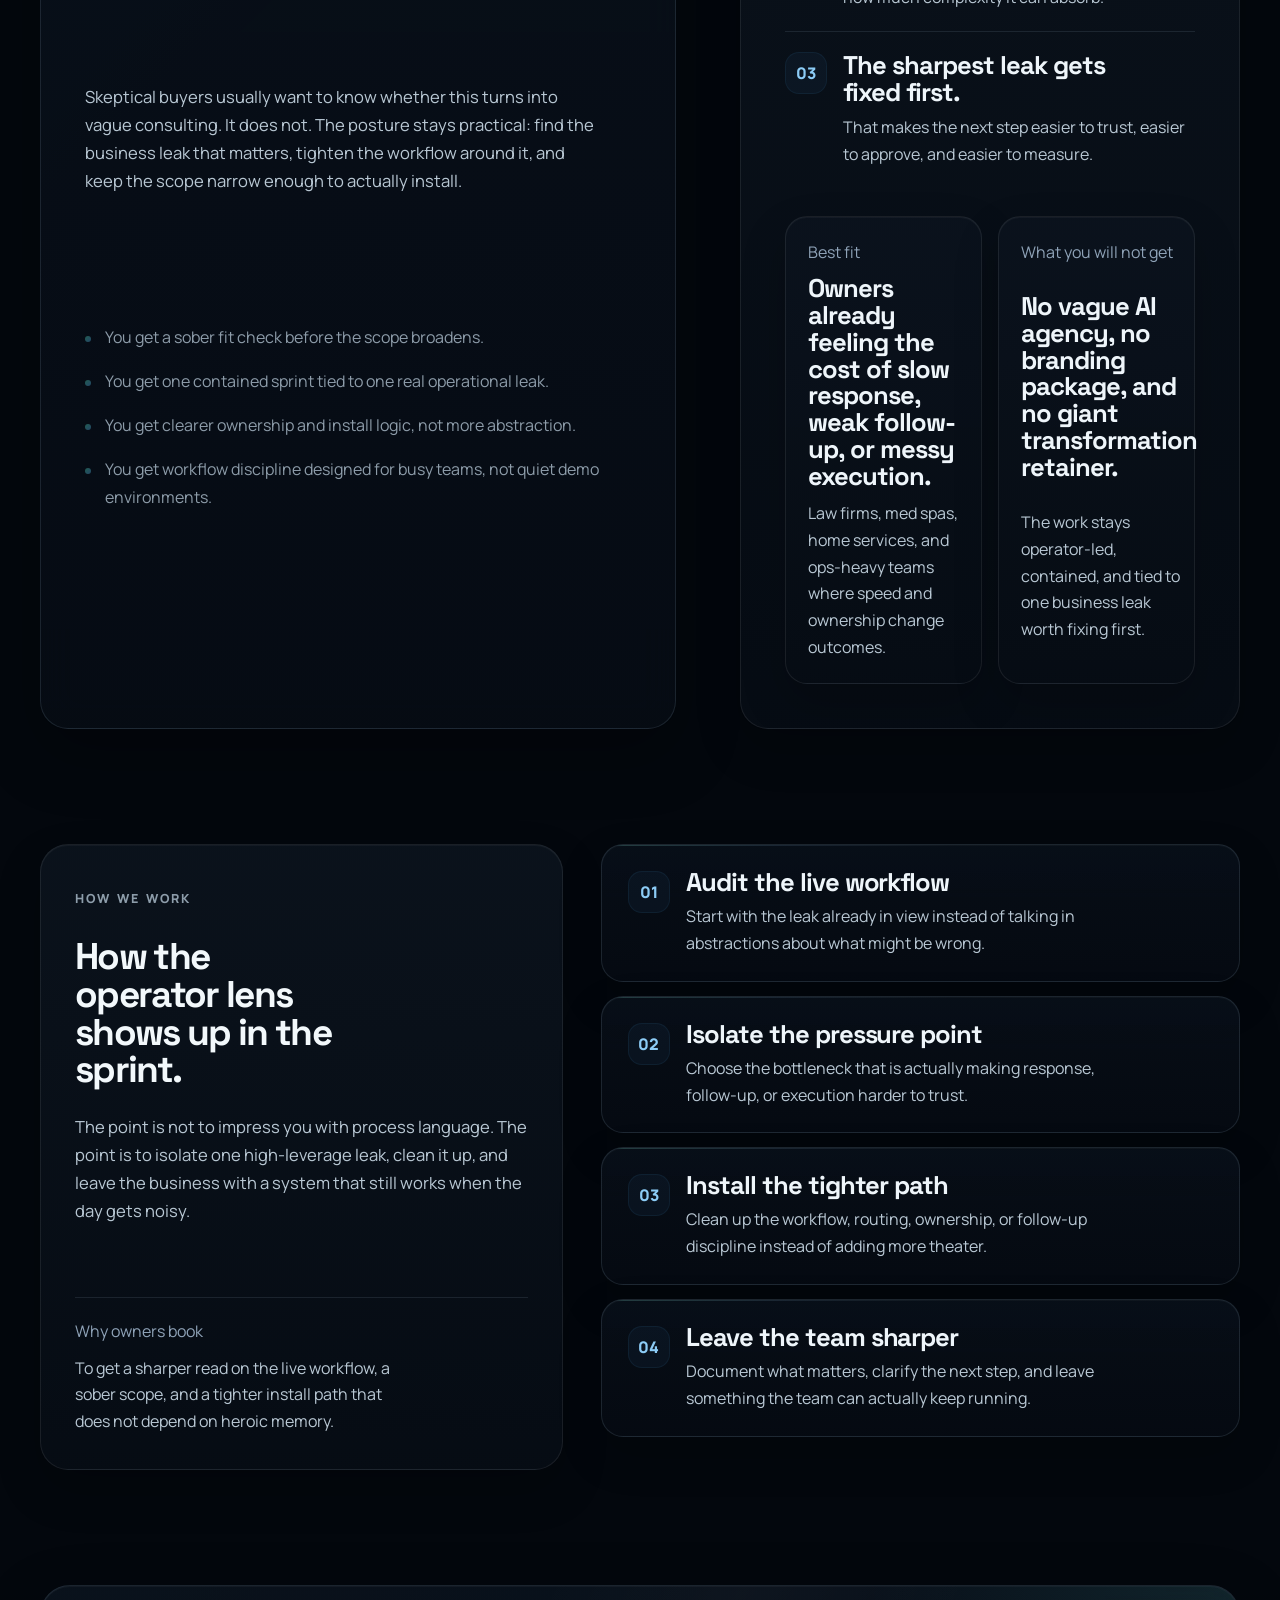
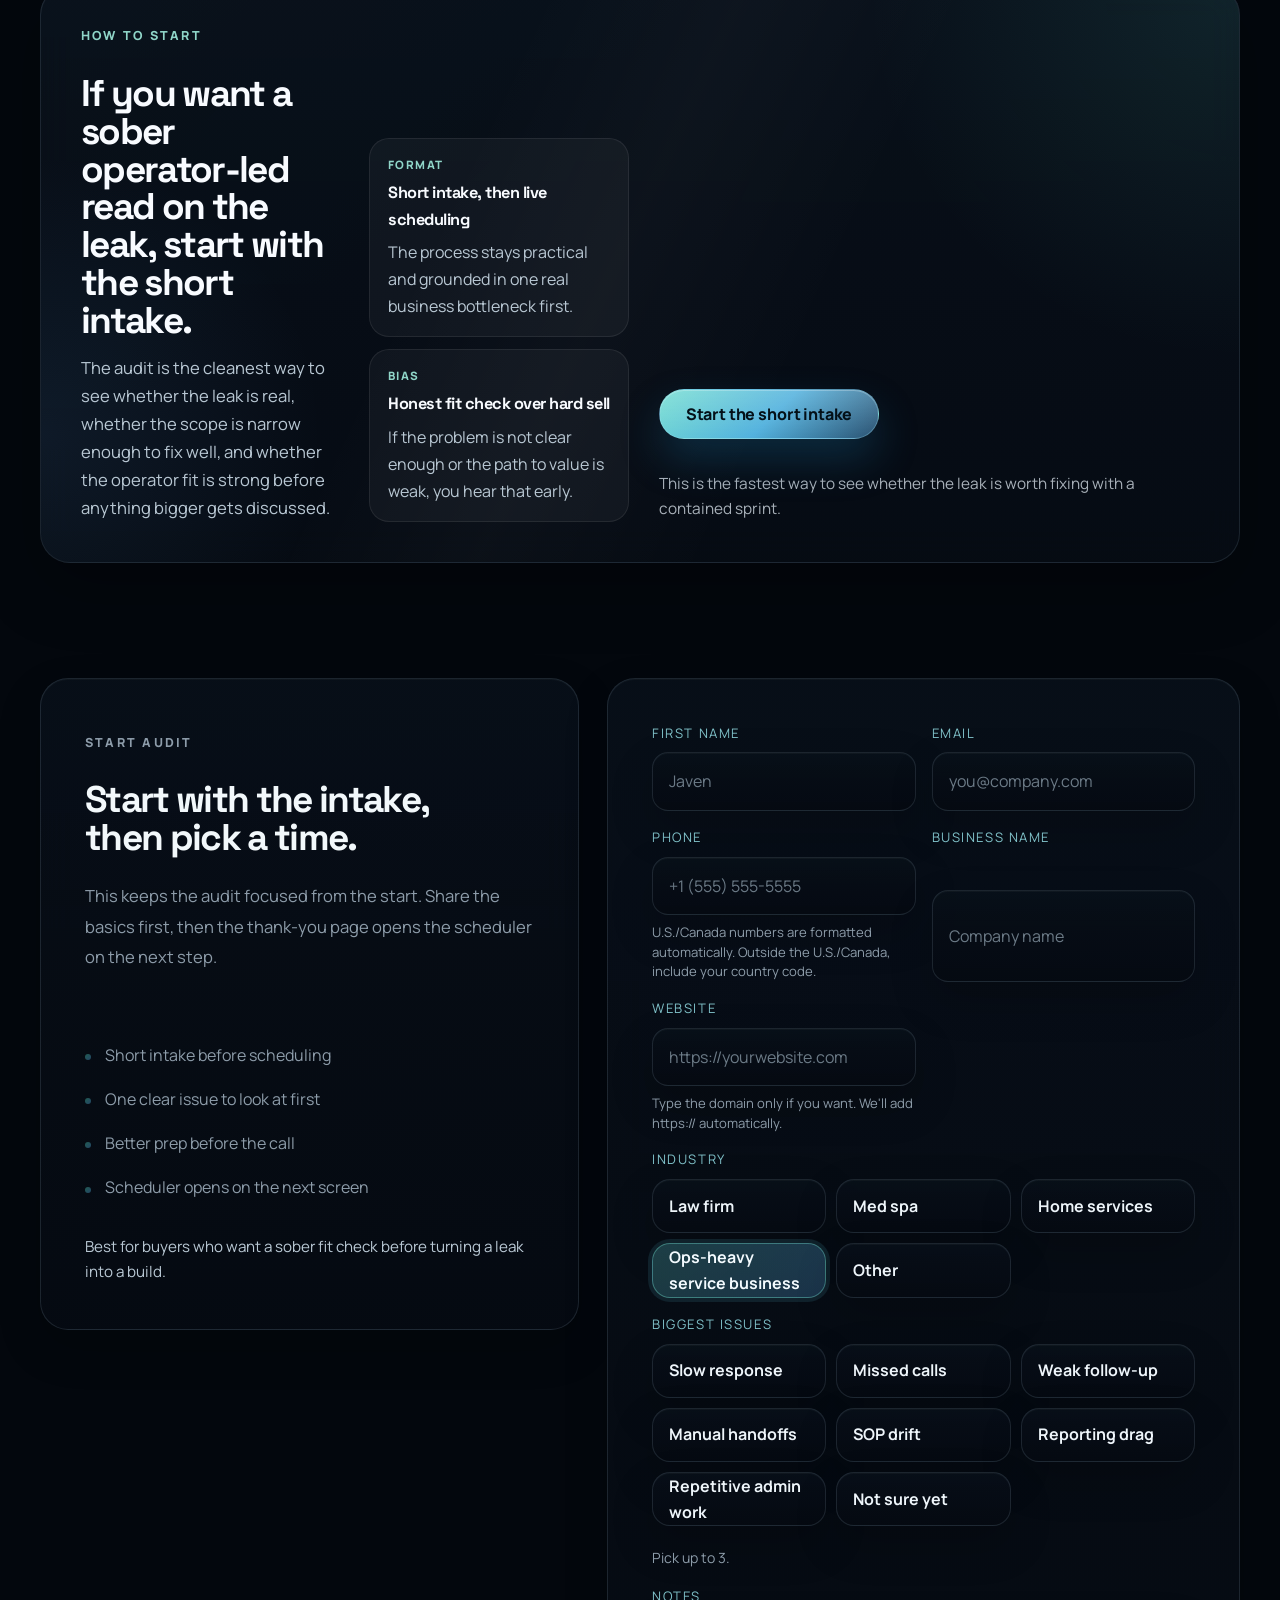
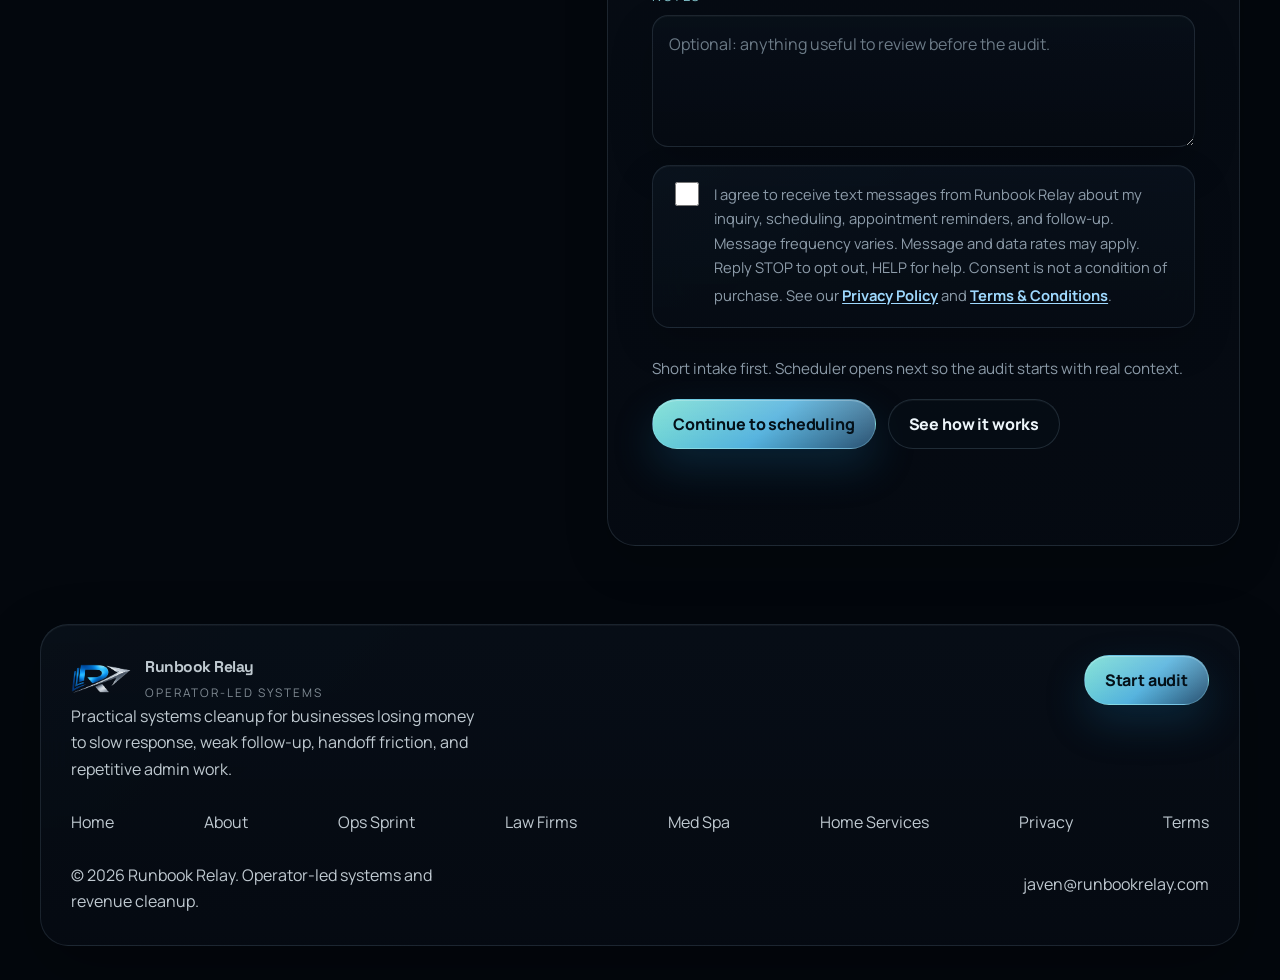
==== commit f525bd2c: "restore early hero paint timing" ====
--- a/about/index.html
+++ b/about/index.html
@@ -28,6 +28,7 @@
     <link rel="apple-touch-icon" sizes="180x180" href="/apple-touch-icon.png?v=20260411b" />
     <link rel="preload" href="../assets/fonts/manrope-latin.woff2?v=20260409i" as="font" type="font/woff2" crossorigin />
     <link rel="preload" href="../assets/fonts/space-grotesk-latin.woff2?v=20260409i" as="font" type="font/woff2" crossorigin />
+    <link rel="preload" href="../assets/runbook-relay-brand-mark.webp?v=20260411b" as="image" type="image/webp" fetchpriority="high" />
     <link rel="canonical" href="https://runbookrelay.com/about/" />
     <link rel="stylesheet" href="../assets/styles.css?v=20260411u" />
     <script>
@@ -48,7 +49,7 @@
       };
     </script>
     <script src="../assets/analytics.js?v=20260409i" defer></script>
-    <script src="../assets/app.js?v=20260411h" defer></script>
+    <script src="../assets/app.js?v=20260411i" defer></script>
   </head>
   <body class="route-about">
     <header class="site-header" data-site-header>
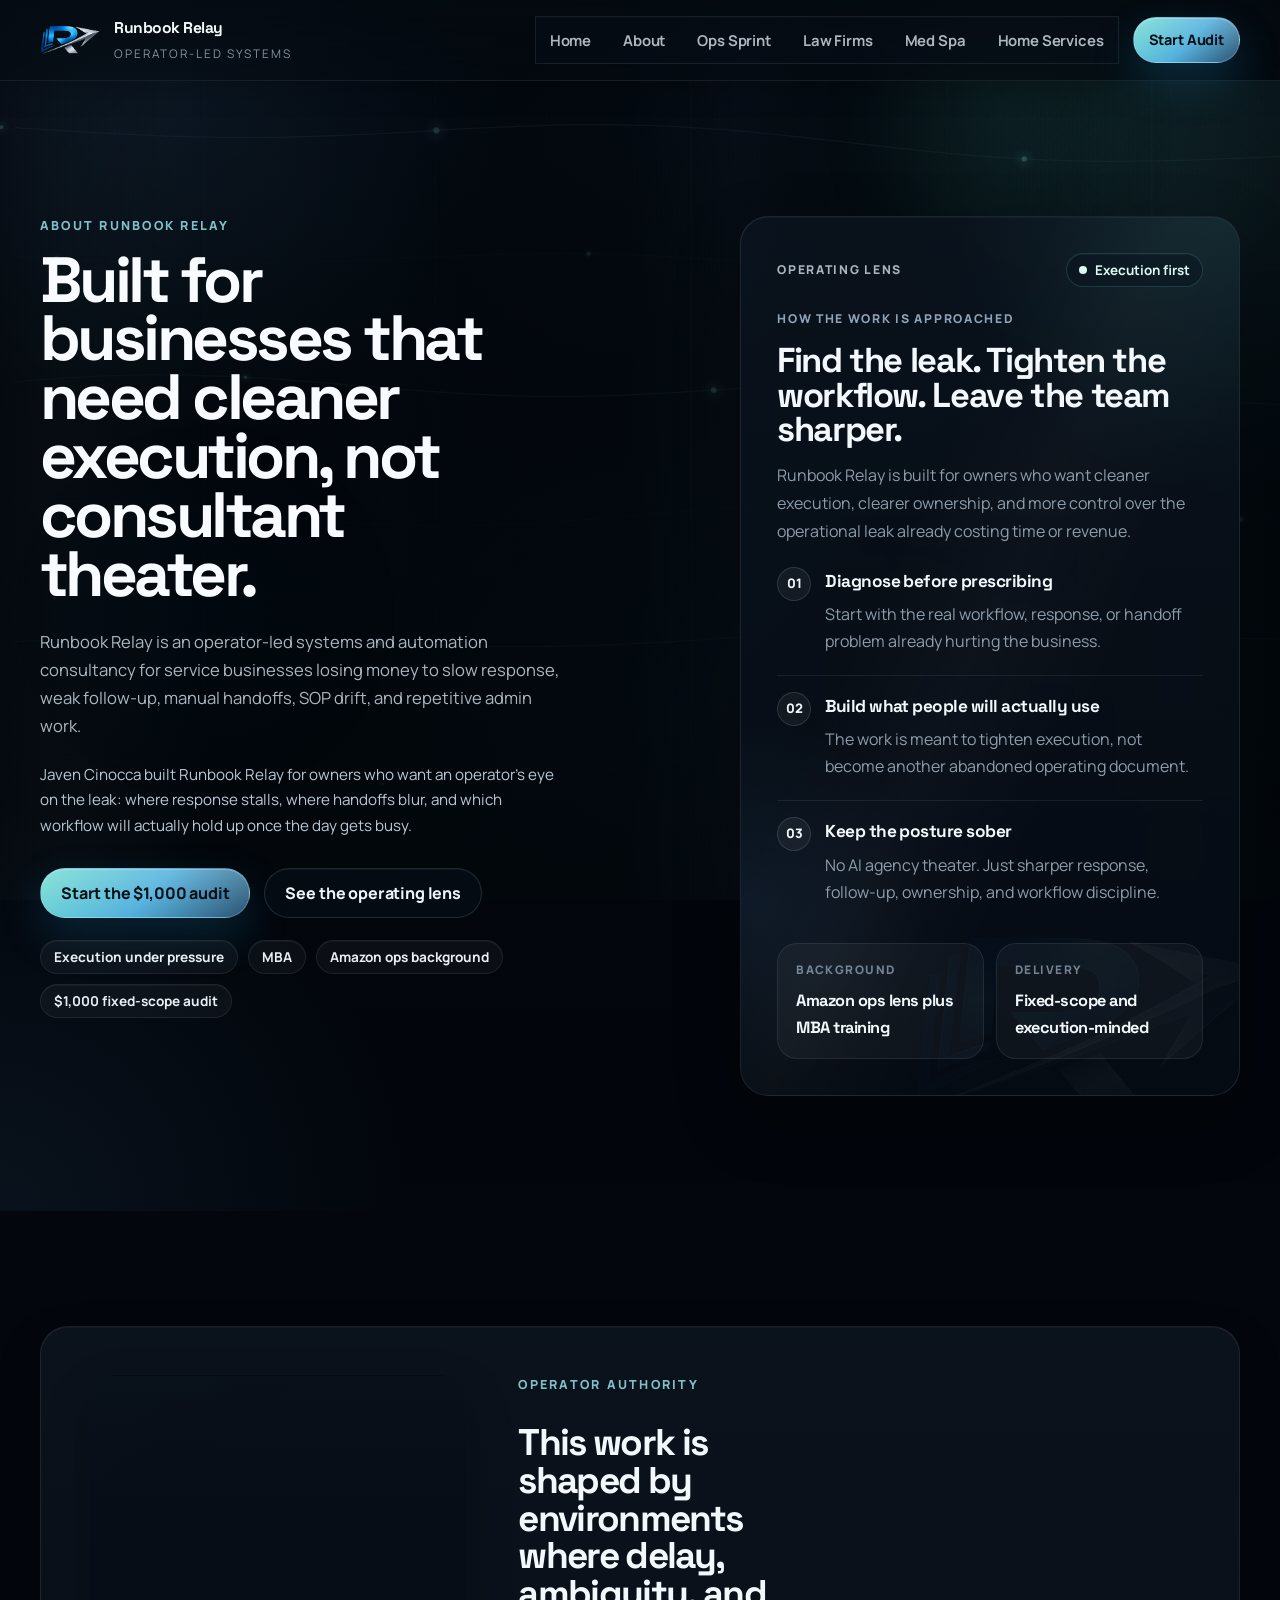
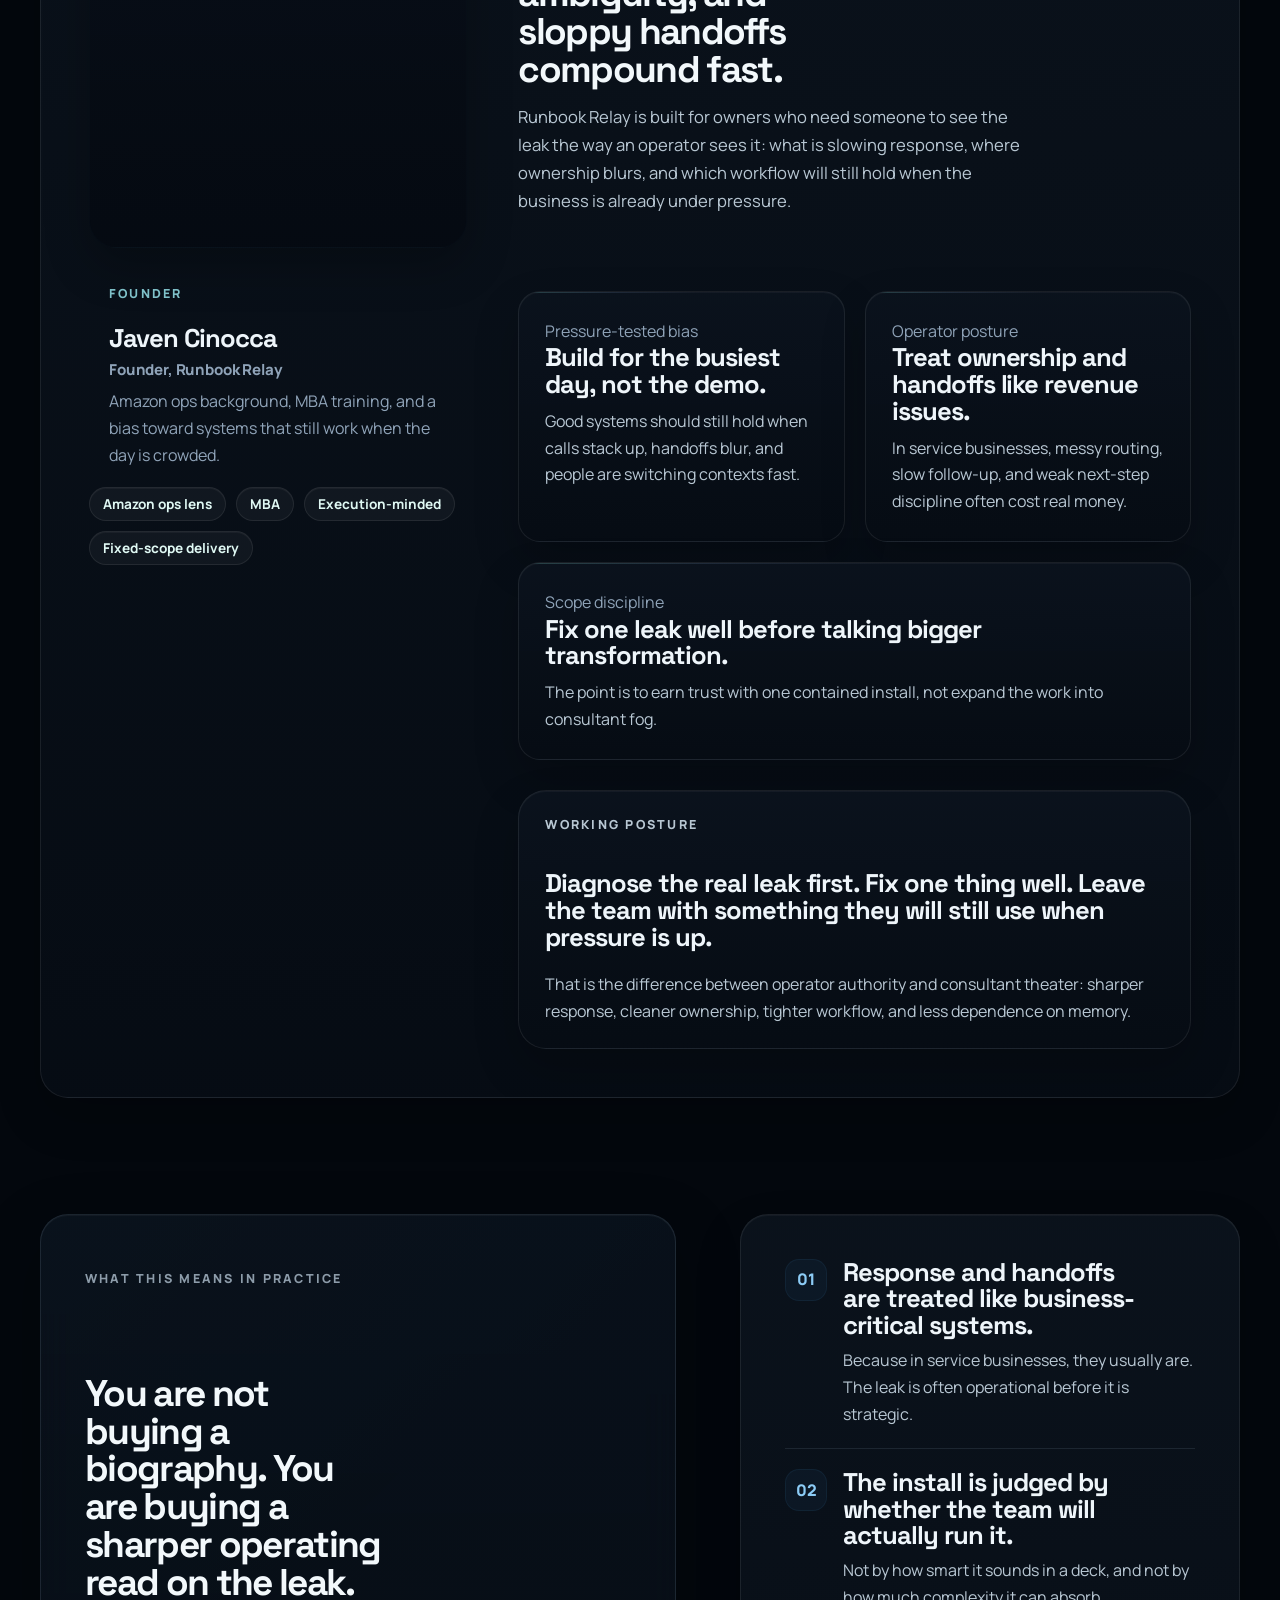
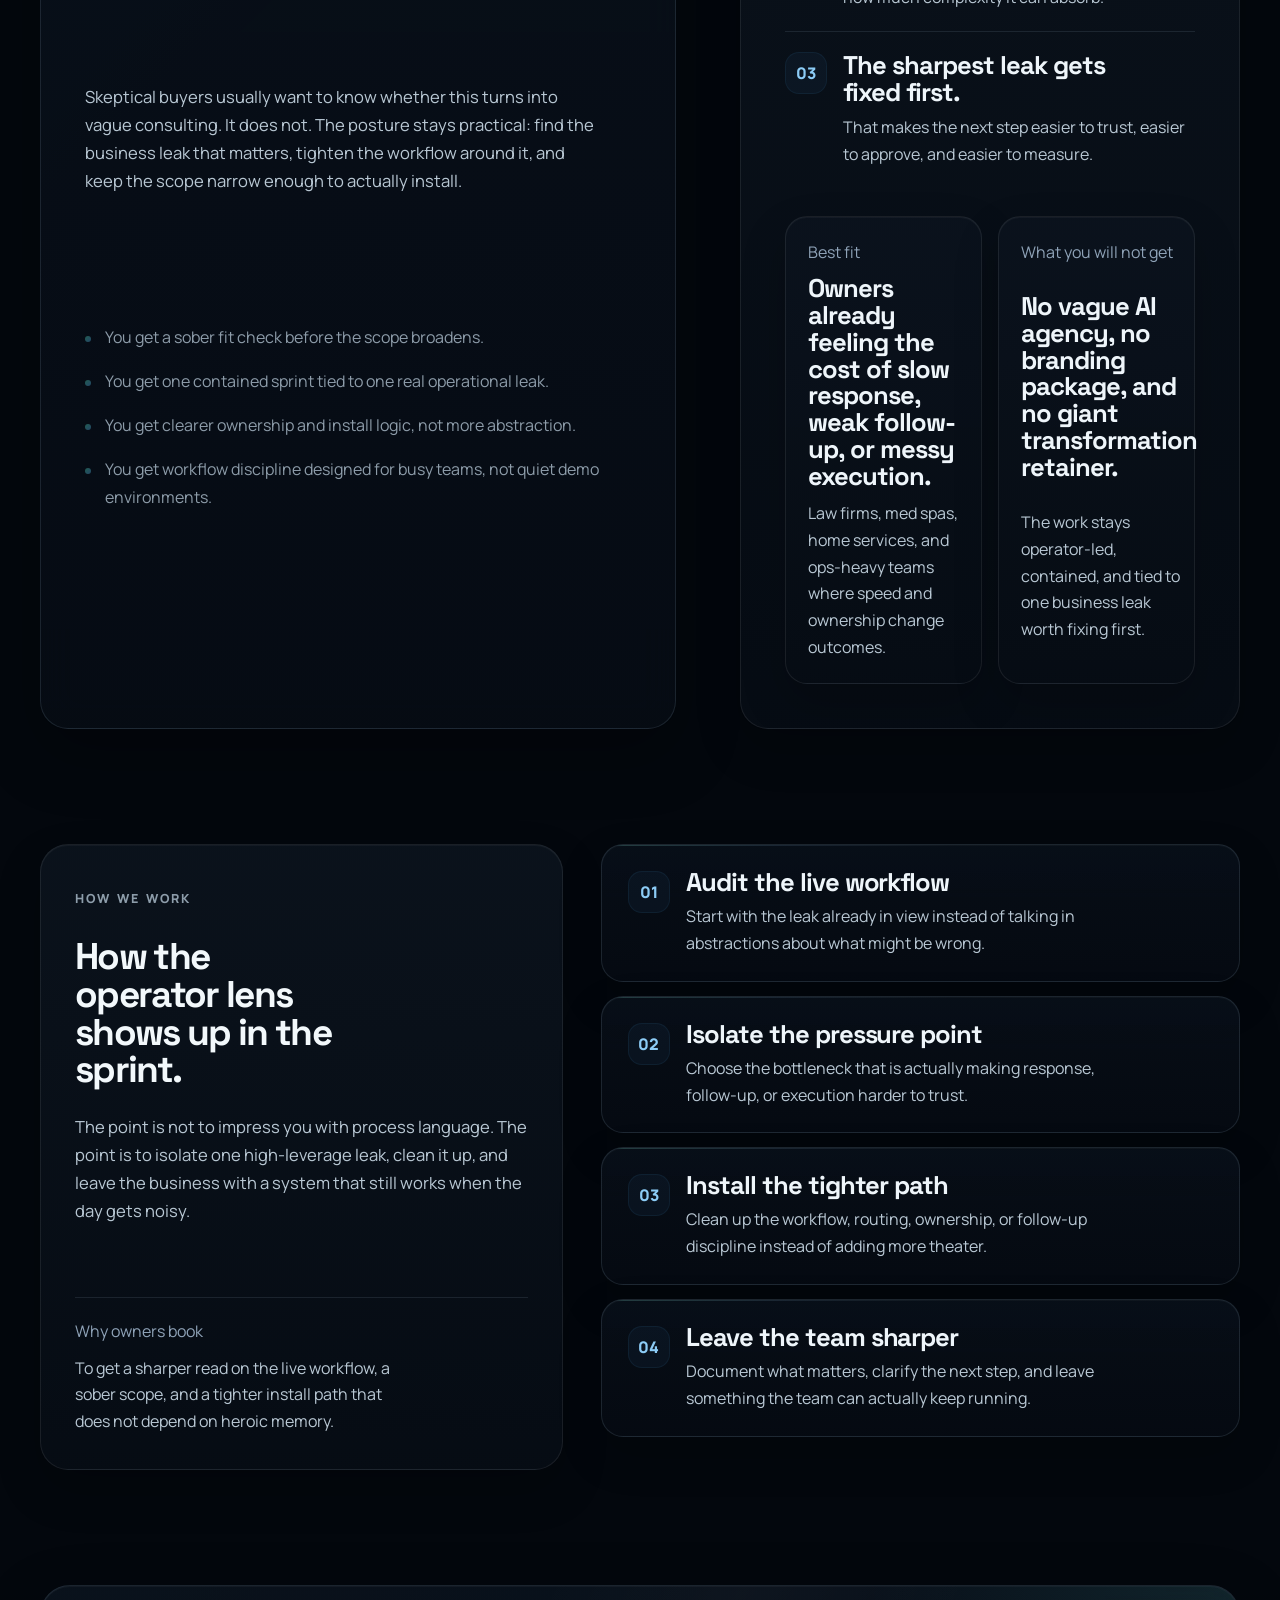
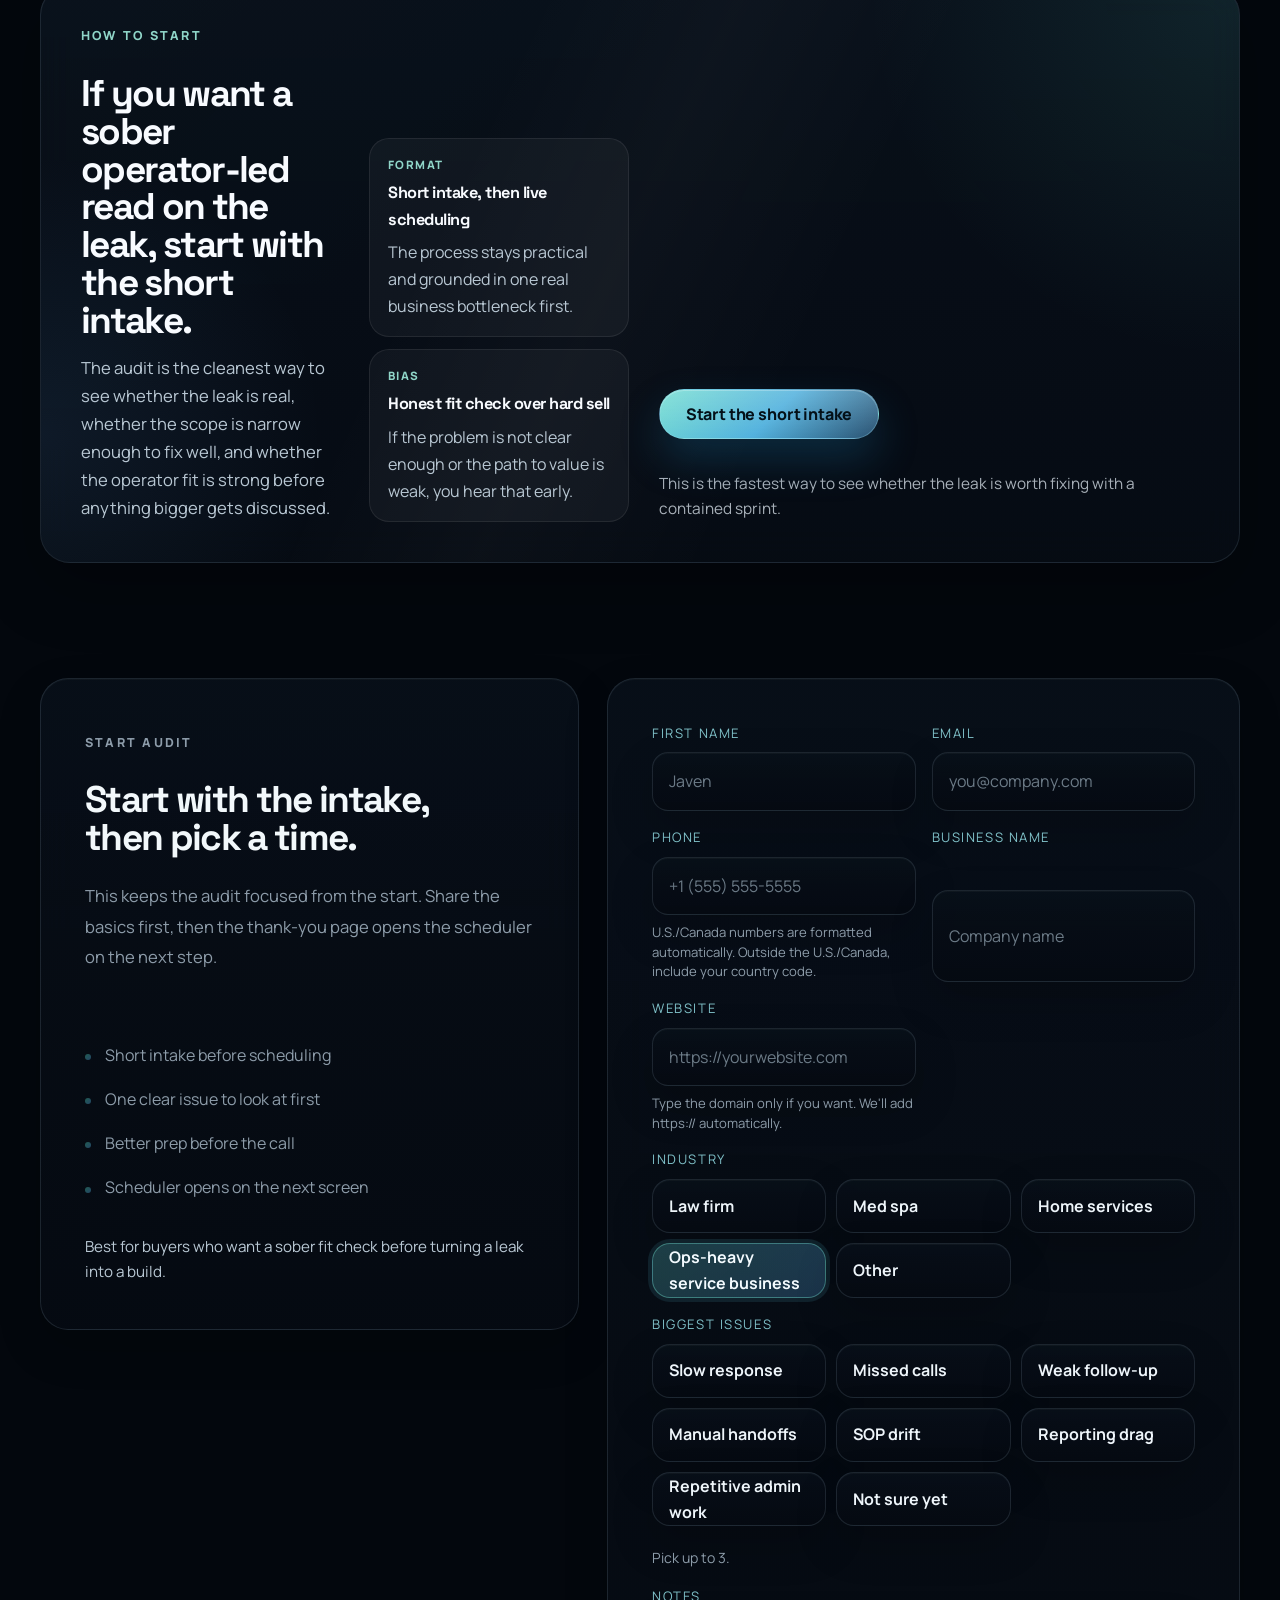
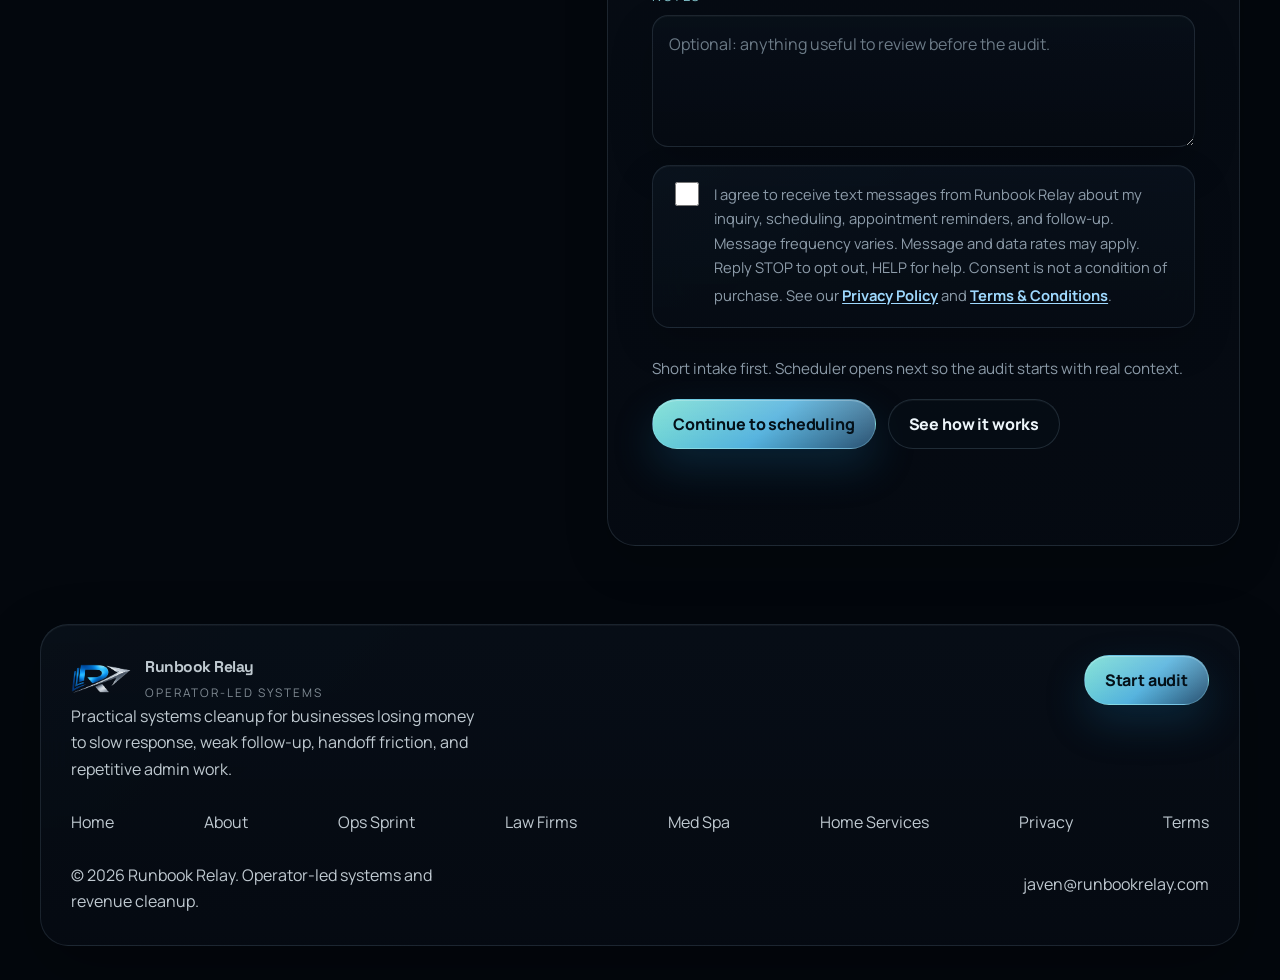
==== commit 323d724a: "fix route stat shells and founder fit" ====
--- a/about/index.html
+++ b/about/index.html
@@ -30,7 +30,7 @@
     <link rel="preload" href="../assets/fonts/space-grotesk-latin.woff2?v=20260409i" as="font" type="font/woff2" crossorigin />
     <link rel="preload" href="../assets/runbook-relay-brand-mark.webp?v=20260411b" as="image" type="image/webp" fetchpriority="high" />
     <link rel="canonical" href="https://runbookrelay.com/about/" />
-    <link rel="stylesheet" href="../assets/styles.css?v=20260411u" />
+    <link rel="stylesheet" href="../assets/styles.css?v=20260411v" />
     <script>
       window.RUNBOOK_RELAY_CONFIG = {
         siteUrl: "https://runbookrelay.com",
--- a/assets/styles.css
+++ b/assets/styles.css
@@ -3087,8 +3087,27 @@
   gap: 18px;
 }
 
+.route-home .home-founder-media {
+  align-content: start;
+  gap: 12px;
+}
+
+.route-home .home-founder-media .founder-visual {
+  margin: 0;
+  height: clamp(420px, 33vw, 560px);
+}
+
+.route-home .home-founder-media .founder-visual img {
+  width: 100%;
+  height: 100%;
+  aspect-ratio: auto;
+  object-fit: cover;
+  object-position: center 16%;
+}
+
 .route-home .home-founder-quote {
-  gap: 16px;
+  gap: 14px;
+  padding: 26px 30px;
 }
 
 .route-home .home-final-cta {
@@ -4692,6 +4711,10 @@
     0 18px 44px rgba(0, 0, 0, 0.2),
     inset 0 1px 0 rgba(255, 255, 255, 0.03),
     inset 0 0 0 1px rgba(255, 86, 86, 0.06);
+}
+
+.route-proof-card:first-child {
+  border-left-color: rgba(255, 86, 86, 0.24);
 }
 
 .route-proof-card.is-primary {
